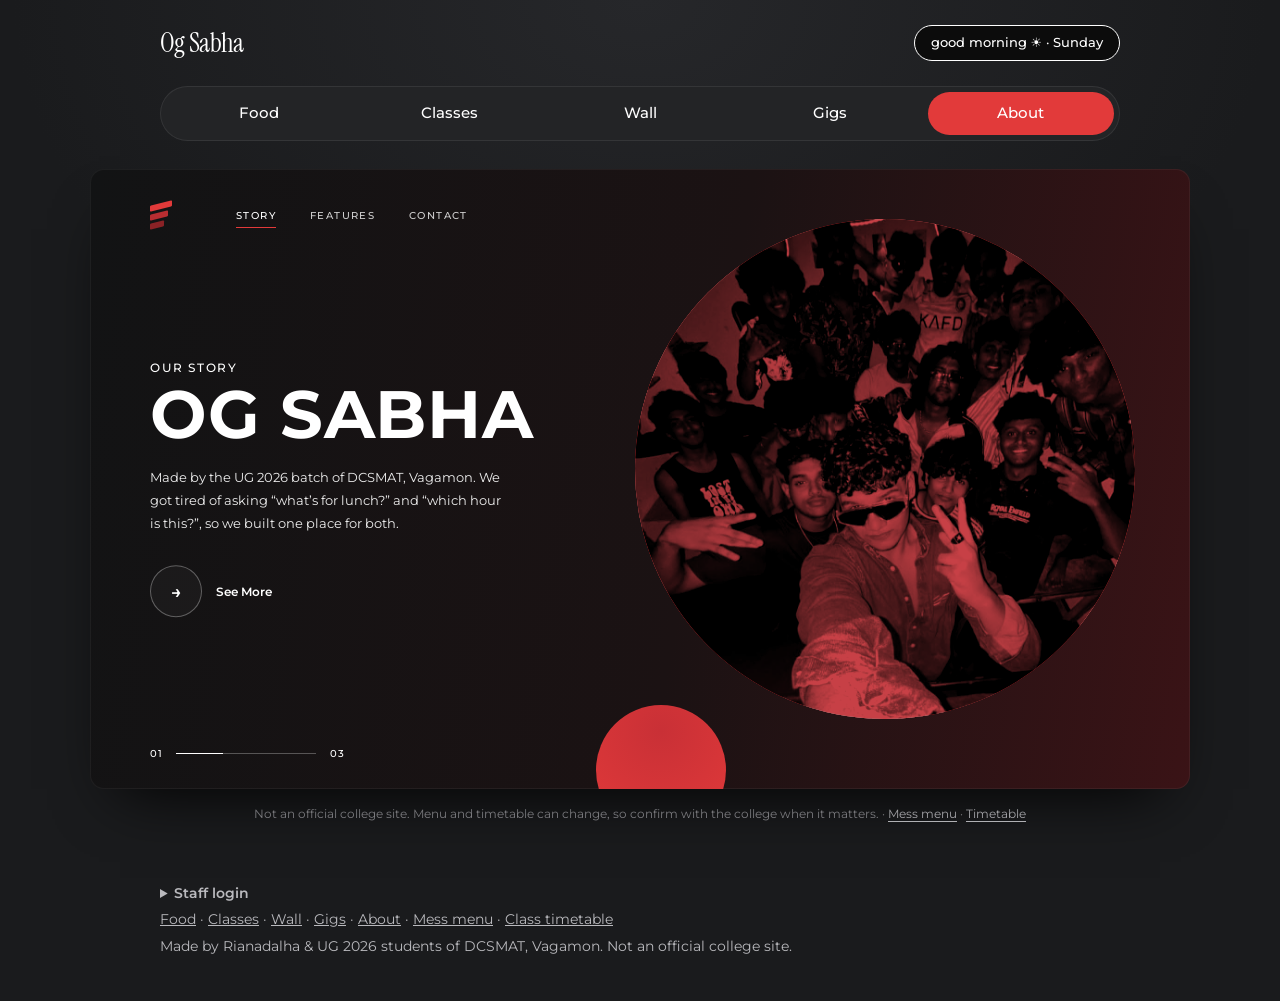
==== about.html @ 45f3d15f "Add files via upload" ====
<!DOCTYPE html>
<html lang="en-IN">
<head>
  <meta charset="utf-8">
  <meta name="viewport" content="width=device-width, initial-scale=1">
  <title>About Og Sabha | DCSMAT Vagamon Student Hub</title>
  <meta name="description" content="About Og Sabha, the free student hub for DCSMAT, Vagamon, built by the UG 2026 batch: our story, what you can do here and how to contact the team.">
  <meta name="robots" content="index, follow, max-image-preview:large">
  <link rel="canonical" href="https://ogsabha.github.io/about.html">
  <meta name="theme-color" content="#000000">
  <meta property="og:type" content="website">
  <meta property="og:site_name" content="Og Sabha">
  <meta property="og:locale" content="en_IN">
  <meta property="og:title" content="About Og Sabha | DCSMAT Vagamon Student Hub">
  <meta property="og:description" content="About Og Sabha, the free student hub for DCSMAT, Vagamon, built by the UG 2026 batch: our story, what you can do here and how to contact the team.">
  <meta property="og:url" content="https://ogsabha.github.io/about.html">
  <meta property="og:image" content="https://ogsabha.github.io/og-image.png">
  <meta property="og:image:width" content="1200">
  <meta property="og:image:height" content="630">
  <meta property="og:image:alt" content="Og Sabha, the DCSMAT Vagamon student hub">
  <meta name="twitter:card" content="summary_large_image">
  <meta name="twitter:title" content="About Og Sabha | DCSMAT Vagamon Student Hub">
  <meta name="twitter:description" content="About Og Sabha, the free student hub for DCSMAT, Vagamon, built by the UG 2026 batch: our story, what you can do here and how to contact the team.">
  <meta name="twitter:image" content="https://ogsabha.github.io/og-image.png">
  <meta name="apple-mobile-web-app-title" content="Og Sabha">
  <meta name="application-name" content="Og Sabha">
  <link rel="manifest" href="manifest.webmanifest">
  <link rel="icon" href="favicon.ico" sizes="48x48">
  <link rel="icon" href="favicon-32.png" type="image/png" sizes="32x32">
  <link rel="apple-touch-icon" href="apple-touch-icon.png">
  <script type="application/ld+json">{
  "@context": "https://schema.org",
  "@graph": [
    {
      "@type": "WebPage",
      "@id": "https://ogsabha.github.io/about.html#page",
      "url": "https://ogsabha.github.io/about.html",
      "name": "About Og Sabha | DCSMAT Vagamon Student Hub",
      "description": "About Og Sabha, the free student hub for DCSMAT, Vagamon, built by the UG 2026 batch: our story, what you can do here and how to contact the team.",
      "inLanguage": "en-IN",
      "dateModified": "2026-11-17",
      "isPartOf": {
        "@id": "https://ogsabha.github.io/#website"
      }
    },
    {
      "@type": "BreadcrumbList",
      "itemListElement": [
        {
          "@type": "ListItem",
          "position": 1,
          "name": "Og Sabha",
          "item": "https://ogsabha.github.io/"
        },
        {
          "@type": "ListItem",
          "position": 2,
          "name": "About",
          "item": "https://ogsabha.github.io/about.html"
        }
      ]
    }
  ]
}</script>
  <link rel="preconnect" href="https://fonts.googleapis.com">
  <link rel="preconnect" href="https://fonts.gstatic.com" crossorigin>
  <link rel="preload" as="style" onload="this.onload=null;this.rel='stylesheet'" href="https://fonts.googleapis.com/css2?family=Montserrat:wght@400;500;600;700&family=Instrument+Serif&display=swap">
  <noscript><link rel="stylesheet" href="https://fonts.googleapis.com/css2?family=Montserrat:wght@400;500;600;700&family=Instrument+Serif&display=swap"></noscript>
  <link rel="stylesheet" href="style.css?v=33d1433d">
  <script type="module" src="app.js?v=a2f1442f"></script>
</head>
<body data-theme="about" data-page="about">
    <div class="topbar">
    <a class="brand" href="./">Og Sabha</a>
    <span class="chip" id="greet">hey</span>
  </div>

  <nav aria-label="Sections">
    <a class="tab" href="./">Food</a><a class="tab" href="classes.html">Classes</a><a class="tab" href="wall.html">Wall</a><a class="tab" href="gigs.html">Gigs</a><a class="tab active" href="about.html" aria-current="page">About</a>
  </nav>

  <header class="hero" id="hero">
    <div class="hero-text">
      <h1 id="h1-line">About Og Sabha, the DCSMAT Vagamon student hub</h1>
      <p class="sub">The story behind Og Sabha, and how to reach us.</p>
    </div>
  </header>

  <p id="setup-note" class="note" hidden></p>

  <noscript>
    <p class="note">Og Sabha needs JavaScript for live features. You can still read the
      <a href="mess-menu.html">weekly DCSMAT mess menu</a> and the <a href="timetable.html">BBA and BCA class timetable</a>.</p>
  </noscript>

  <main>
    <section id="about" class="panel active">
      <div class="ab2" id="ab2" data-i="0">
        <div class="ab2-card">
          <div class="ab2-top">
            <span class="ab2-logo" aria-hidden="true"><i></i><i></i><i></i></span>
            <nav class="ab2-links" aria-label="About page">
              <button type="button" data-go="0">Story</button>
              <button type="button" data-go="1">Features</button>
              <button type="button" data-go="2">Contact</button>
            </nav>
          </div>

          <div class="ab2-copy" aria-live="polite">
            <p class="ab2-kicker" id="ab2-kicker">Our story</p>
            <h2 class="ab2-title" id="ab2-title">Og Sabha</h2>
            <p class="ab2-text" id="ab2-text">Made by the UG 2026 batch of DCSMAT, Vagamon. We got tired of asking &ldquo;what&rsquo;s for lunch?&rdquo; and &ldquo;which hour is this?&rdquo;, so we built one place for both.</p>
            <button type="button" class="ab2-more" id="ab2-next"><span class="ab2-ring" aria-hidden="true">&rarr;</span><span>See More</span></button>
          </div>

          <div class="ab2-art" aria-hidden="true">
            <div class="ab2-disc">
              <svg class="ab2-fig" viewBox="0 0 300 300"><path d="M40 300 C40 210 110 190 150 190 C190 190 260 210 260 300Z"/><circle cx="150" cy="130" r="46"/><path d="M0 300 C0 250 40 232 70 232 L70 300Z"/><path d="M300 300 C300 250 260 232 230 232 L230 300Z"/><circle cx="52" cy="206" r="24"/><circle cx="248" cy="206" r="24"/></svg>
              <img src="members/team.jpg" alt="" loading="lazy" onerror="this.remove()">
              <span class="ab2-tint"></span>
            </div>
            <span class="ab2-dot"></span>
          </div>

          <div class="ab2-prog">
            <span id="ab2-n">01</span>
            <button type="button" class="ab2-bar" id="ab2-bar" aria-label="Next page"><i></i></button>
            <span>03</span>
          </div>
        </div>
        <p class="ab2-note">Not an official college site. Menu and timetable can change, so confirm with the college when it matters. &middot; <a href="mess-menu.html">Mess menu</a> &middot; <a href="timetable.html">Timetable</a></p>
      </div>
    </section>
  </main>

  <footer>
    <details id="staff-login">
      <summary>Staff login</summary>
      <form id="login-form">
        <input id="login-email" type="email" placeholder="Email" autocomplete="username" required>
        <input id="login-pass" type="password" placeholder="Password" autocomplete="current-password" required>
        <button type="submit">Log in</button>
      </form>
      <div id="auth-status" class="muted"></div>
    </details>
    <p class="muted"><a href="./">Food</a> &middot; <a href="classes.html">Classes</a> &middot; <a href="wall.html">Wall</a> &middot; <a href="gigs.html">Gigs</a> &middot; <a href="about.html">About</a> &middot; <a href="mess-menu.html">Mess menu</a> &middot; <a href="timetable.html">Class timetable</a></p>
    <p class="muted">Made by Rianadalha &amp; UG 2026 students of DCSMAT, Vagamon. Not an official college site.</p>
  </footer>
</body>
</html>
---- style.css ----
/* Og Sabha: one theme per section, switched by <body data-theme="...">
   food    = foodbar look: light page, charcoal cards, red accent
   classes = pastel dashboard: soft blue page, white cards, gradient pills
   wall    = haunted plaster wall: soot, bone and dried blood (see the WALL block at the end)
   gigs, about = editorial: off-white, serif headline, black pills, glass cards */
:root{--px:0;--py:0}
body{
  --bg:#f1f1ef;--ink:#1b1b1b;--muted:#6f6b68;--cbg:#2a2726;--cink:#fff;--accent:#e11d2e;--on-accent:#fff;
  --line:rgba(0,0,0,.14);--field:#fff;--fink:#1b1b1b;--good:#2fbf71;--bad:#e5484d;--radius:22px;
  --shadow:0 22px 40px -22px rgba(0,0,0,.45);
  --head:"Poppins",system-ui,sans-serif;--body:"Poppins",system-ui,sans-serif;
  --hw:700;--hcase:lowercase;--hls:-.03em;--hsize:clamp(2.6rem,9vw,5.2rem);
  margin:0;font-family:var(--body);color:var(--ink);line-height:1.55;background:var(--bg);
  transition:background-color .4s ease,color .3s ease;-webkit-font-smoothing:antialiased;overflow-x:hidden}
body[data-theme="classes"]{
  --bg:#e8edf8;--ink:#1d2340;--muted:#6b7394;--cbg:#fff;--cink:#1d2340;--accent:#3b5bff;--line:rgba(29,35,64,.12);
  --shadow:0 18px 36px -20px rgba(59,91,255,.45);--radius:24px;--hcase:none}

body[data-theme="gigs"],body[data-theme="about"]{
  --bg:#f4f4f2;--ink:#111;--muted:#6a6a6a;--cbg:rgba(255,255,255,.72);--cink:#111;--accent:#111;--on-accent:#fff;
  --line:rgba(0,0,0,.1);--shadow:0 24px 50px -28px rgba(0,0,0,.35);--radius:24px;
  --head:"Instrument Serif",Georgia,serif;--hw:400;--hcase:none;--hls:-.025em;--hsize:clamp(2.8rem,9vw,5.6rem)}

*{box-sizing:border-box}
[hidden]{display:none!important}
h1,h2,h3{font-family:var(--head);font-weight:var(--hw);margin:0;letter-spacing:var(--hls);text-transform:var(--hcase)}
main,footer,.note,.now,.hero-text{width:min(960px,calc(100% - 32px));margin-inline:auto}
a{color:inherit}
.sr-only{position:absolute;width:1px;height:1px;margin:-1px;padding:0;overflow:hidden;clip:rect(0,0,0,0);white-space:nowrap;border:0}

/* ---------- top bar + hero ---------- */
.topbar{width:min(960px,calc(100% - 32px));margin:0 auto;padding:22px 0 0;display:flex;justify-content:space-between;align-items:center}
.brand{font-family:var(--head);font-weight:var(--hw);font-size:1.7rem;letter-spacing:var(--hls);text-transform:var(--hcase)}
.chip{font-size:.8rem;font-weight:500;padding:7px 16px;border:1px solid var(--line);border-radius:999px;background:var(--cbg);color:var(--cink)}
.hero{width:min(960px,calc(100% - 32px));margin:0 auto;display:grid;grid-template-columns:1.25fr .75fr;gap:24px;align-items:center;padding:36px 0 28px}
.hero-text{margin:0;width:auto;text-align:left}
.hero h1{font-size:var(--hsize);line-height:.98;text-wrap:balance}

.sub{margin:18px 0 0;max-width:44ch;color:var(--muted);font-weight:400}
body[data-theme="gigs"] .hero h1,body[data-theme="about"] .hero h1{font-style:italic}
#h1-line.pop{animation:pop .45s cubic-bezier(.3,1.4,.5,1)}
@keyframes pop{from{transform:translateY(10px);opacity:0}}

.art{justify-self:center;width:min(300px,60vw);aspect-ratio:1;display:grid;place-items:center;font-size:clamp(5rem,20vw,8.5rem);
  border-radius:50%;background:var(--cbg);box-shadow:var(--shadow);border:1px solid var(--line)}
body[data-theme="food"] .art{background:#2a2726;border:10px solid #3a3634;box-shadow:0 30px 50px -24px rgba(0,0,0,.6)}
body[data-theme="classes"] .art{border-radius:36px;background:linear-gradient(135deg,#3b5bff,#a46bff 55%,#ff7ac1);border:0}

body[data-theme="gigs"] .art,body[data-theme="about"] .art{backdrop-filter:blur(12px);background:linear-gradient(145deg,rgba(255,255,255,.9),rgba(225,225,225,.5))}
.art span{display:block;animation:bob 4s ease-in-out infinite}
@keyframes bob{50%{transform:translateY(-6px) rotate(4deg)}}
@media(max-width:700px){.hero{grid-template-columns:1fr;padding-top:24px}.art{order:-1;width:130px;font-size:4rem;justify-self:start}}

/* ---------- "right now" ---------- */
.now{display:grid;grid-template-columns:1fr 1fr;gap:14px;margin-bottom:8px}
.now>div{padding:16px 20px;border-radius:var(--radius);background:var(--cbg);color:var(--cink);border:1px solid var(--line);box-shadow:var(--shadow);backdrop-filter:blur(10px)}
.now>div:first-child{background:var(--accent);color:var(--on-accent)}
body[data-theme="gigs"] .now>div:first-child,body[data-theme="about"] .now>div:first-child{background:#111}
.now strong{display:block;font-weight:600;font-size:1.05rem;line-height:1.25;margin:4px 0}
.now .k{font-size:.75rem;font-weight:500;opacity:.8}
.now .muted{color:inherit;opacity:.75;display:block;font-size:.85rem}
@media(max-width:560px){.now{grid-template-columns:1fr}}

/* ---------- tabs ---------- */
nav{position:sticky;top:12px;z-index:10;display:flex;gap:4px;width:min(960px,calc(100% - 32px));margin:22px auto 28px;padding:5px;
  background:var(--cbg);border:1px solid var(--line);border-radius:999px;box-shadow:var(--shadow);backdrop-filter:blur(14px)}
.tab{flex:1;padding:10px 4px;border:0;border-radius:999px;background:transparent;color:var(--cink);box-shadow:none;font:inherit;font-weight:500;font-size:.92rem;cursor:pointer;transition:background .25s,color .25s}
.tab:hover:not(.active){background:rgba(127,127,127,.18)}
.tab.active{background:var(--accent);color:var(--on-accent)}
body[data-theme="gigs"] .tab.active,body[data-theme="about"] .tab.active{background:#111;color:#fff}
@media(max-width:560px){.tab{font-size:.72rem;padding:10px 0}}

.panel{display:none}
.panel.active{display:block;animation:rise .4s ease}
@keyframes rise{from{opacity:0;transform:translateY(10px)}}

h2{font-size:1.9rem;margin:36px 0 14px;line-height:1.1}
h3{font-size:1.2rem;line-height:1.2}
body[data-theme="food"] h2,body[data-theme="classes"] h2{font-size:1.5rem}
.muted{color:var(--muted);font-size:.9rem;margin:4px 0}
label{display:block;font-size:.8rem;font-weight:600;margin-bottom:18px}

/* ---------- form controls ---------- */
select,input,textarea{width:100%;margin-top:8px;padding:13px 16px;border:1px solid var(--line);border-radius:16px;background:var(--field);color:var(--fink);font:inherit;font-weight:400;text-transform:none;letter-spacing:0}
select:focus,input:focus,textarea:focus{outline:2px solid var(--accent);outline-offset:1px}
body[data-theme="gigs"] :is(select,input,textarea):focus,body[data-theme="about"] :is(select,input,textarea):focus{outline-color:#111}
select{appearance:none;-webkit-appearance:none;cursor:pointer;padding-right:44px;font-weight:500;
  background-image:linear-gradient(45deg,transparent 50%,currentColor 50%),linear-gradient(135deg,currentColor 50%,transparent 50%);
  background-position:calc(100% - 24px) 55%,calc(100% - 18px) 55%;background-size:6px 6px;background-repeat:no-repeat}
select option{color:#111;background:#fff}
textarea{resize:vertical;min-height:120px;font-size:1rem}
textarea::placeholder,input::placeholder{color:var(--muted)}

button{font:inherit;font-weight:600;padding:10px 22px;border:0;border-radius:999px;background:var(--accent);color:var(--on-accent);cursor:pointer;transition:transform .12s,opacity .2s,box-shadow .2s}
button:hover{transform:translateY(-1px);box-shadow:0 8px 18px -8px rgba(0,0,0,.5)}
button:active{transform:translateY(1px)}
button.ghost{background:transparent;color:inherit;border:1px solid currentColor;opacity:.85}
button.danger{background:var(--bad);color:#fff}
button:disabled{opacity:.4;cursor:default;transform:none;box-shadow:none}
:focus-visible{outline:3px solid var(--accent);outline-offset:3px}
body[data-theme="gigs"] :focus-visible,body[data-theme="about"] :focus-visible{outline-color:#111}

/* ---------- cards ---------- */
.card{background:var(--cbg);color:var(--cink);border:1px solid var(--line);border-radius:var(--radius);padding:18px 22px;margin-bottom:16px;box-shadow:var(--shadow);backdrop-filter:blur(10px)}
.card p{margin:6px 0}
.card .muted{color:inherit;opacity:.68}
.row{display:flex;justify-content:space-between;align-items:center;gap:10px;flex-wrap:wrap}
.card.live{background:var(--accent);color:var(--on-accent)}
body[data-theme="classes"] .card.live{background:linear-gradient(120deg,#3b5bff,#8b5cf6)}
body[data-theme="gigs"] .card.live,body[data-theme="about"] .card.live{background:#111}
.card.live .muted{opacity:.85}
.card.live button{background:#fff;color:#111}
.badge{display:inline-block;font-size:.72rem;font-weight:600;padding:4px 12px;border-radius:999px;background:rgba(127,127,127,.2);color:inherit;white-space:nowrap}
.badge.pulse::before{content:"";display:inline-block;width:8px;height:8px;margin-right:6px;border-radius:50%;background:#fff;animation:blink 1.2s ease-in-out infinite}
@keyframes blink{50%{opacity:.25;transform:scale(.7)}}
.badge.good{background:var(--good);color:#06240f}
.badge.bad{background:var(--bad);color:#fff}
.badge.grey{background:transparent;border:1px dashed currentColor;opacity:.7}
.actions{display:flex;gap:8px;margin-top:12px;flex-wrap:wrap;align-items:center}
.actions button{padding:6px 14px;font-size:.82rem}

/* ---------- FOOD: charcoal cards with a plate ---------- */
#food-list{display:grid;grid-template-columns:1fr;gap:34px 20px;padding-top:30px}
@media(min-width:720px){#food-list{grid-template-columns:1fr 1fr}}
#food-list .card{position:relative;margin:0;padding:44px 22px 20px;border-radius:18px}
#food-list .ttl{display:flex;align-items:center;gap:12px}
#food-list h3{font-size:1.3rem}
.plate{position:absolute;top:-28px;left:18px;width:68px;height:68px;border-radius:50%;display:grid;place-items:center;font-size:2rem;
  background:#fff;box-shadow:0 10px 20px -8px rgba(0,0,0,.5)}
#food-list .row{margin-left:78px;margin-top:-34px;margin-bottom:6px}
#food-list .card.live{background:var(--accent)}
.stars{display:flex;gap:2px;margin-top:10px}
.stars button{padding:0 3px;background:transparent;box-shadow:none;font-size:1.8rem;line-height:1;color:transparent;-webkit-text-stroke:1.5px currentColor;opacity:.9}
.stars button:hover,.stars button.on,.stars button:has(~ button:hover){color:#ffc83d;-webkit-text-stroke-color:#ffc83d}
.stars button:hover{transform:scale(1.2);box-shadow:none}
label[for=day-select],#food>label{max-width:260px}

/* ---------- CLASSES: dashboard ---------- */
#classes>label{max-width:320px}
#notice-list .card{border-left:6px solid #ff7ac1}
#notice-list .card:nth-child(even){border-left-color:#ffb347}
.notice-head{font-size:.75rem;font-weight:600;opacity:.7;margin:0}
#notice-compose{background:var(--cbg);border:1px dashed var(--accent);border-radius:var(--radius);padding:4px 18px;margin-bottom:18px}
#notice-compose summary{cursor:pointer;font-weight:600;padding:12px 0}
#notice-compose form{padding-bottom:14px}
table{width:100%;border-collapse:separate;border-spacing:0 10px;margin-top:-4px}
td{padding:14px 16px;background:var(--cbg);color:var(--cink);vertical-align:top;border:1px solid var(--line);border-inline:0}
td:first-child{border-left:6px solid #3b5bff;border-radius:18px 0 0 18px}
td:last-child{border-right:1px solid var(--line);border-radius:0 18px 18px 0}
tr:nth-child(4n+2) td:first-child{border-left-color:#8b5cf6}
tr:nth-child(4n+3) td:first-child{border-left-color:#ff5fa2}
tr:nth-child(4n) td:first-child{border-left-color:#ffb347}
td.muted{white-space:nowrap;width:1%;font-weight:600;color:inherit;opacity:.8}
tr.current td{background:linear-gradient(120deg,#3b5bff,#8b5cf6);color:#fff;border-color:transparent}
tr.current td.muted,tr.current .muted{opacity:.9}
tr.current button.ghost{color:inherit}
#class-table strong{font-weight:600;font-size:1.02rem}
#class-table .badge{margin-top:8px}
.bar{height:12px;margin-top:14px;border-radius:999px;background:rgba(255,255,255,.3);overflow:hidden}
.bar i{display:block;height:100%;width:var(--w,0%);background:#fff;border-radius:999px;transition:width 1s ease}

/* ---------- WALL: horror ---------- */

#post-count{font-weight:600}

/* ---------- GIGS + ABOUT: editorial ---------- */
.seg{display:flex;gap:8px;flex-wrap:wrap;margin-bottom:18px}
.seg-btn{padding:8px 18px;font-size:.9rem;background:rgba(0,0,0,.06);color:#111;box-shadow:none}
.seg-btn.active{background:#111;color:#fff}
#gigs>label{max-width:320px}
.compose{background:var(--cbg);border:1px solid var(--line);border-radius:var(--radius);box-shadow:var(--shadow);padding:4px 20px;margin-bottom:20px;backdrop-filter:blur(10px)}
.compose summary{cursor:pointer;font-family:var(--head);font-size:1.4rem;padding:12px 0;list-style:none}
.compose summary::-webkit-details-marker{display:none}
.compose[open] summary{border-bottom:1px solid var(--line);margin-bottom:16px}
.compose form{padding-bottom:14px}
#gig-list{display:grid;gap:16px}
@media(min-width:720px){#gig-list{grid-template-columns:1fr 1fr;align-items:start}}
.card.gig{margin:0}
.card.gig h3{font-size:1.7rem;margin:12px 0 4px}
.card.gig.closed{opacity:.55;filter:grayscale(.6)}
.resp{border:1px dashed var(--line);border-radius:16px;padding:10px 14px;margin-top:12px}
.resp p{margin:4px 0}
.btnlink{display:inline-block;padding:6px 14px;font-size:.82rem;font-weight:600;text-decoration:none;border-radius:999px;background:var(--good);color:#06240f}
.about-wrap{display:grid;gap:16px}
.about-wrap .card h3{font-size:1.8rem;margin-bottom:6px}
.about-wrap ul{margin:8px 0 0;padding-left:20px}
.about-lead{font-family:var(--head);font-style:italic;font-size:clamp(1.5rem,4.5vw,2.2rem);line-height:1.2;letter-spacing:-.02em;margin:0 0 8px}

/* ---------- misc ---------- */
.note{background:var(--accent);color:var(--on-accent);padding:12px 18px;border-radius:16px;margin-bottom:16px}
footer{padding-bottom:40px;margin-top:44px}
footer summary{cursor:pointer;color:var(--muted);font-size:.85rem;font-weight:600}
footer form{display:grid;gap:8px;margin-top:10px}
.burst{position:fixed;z-index:99;pointer-events:none;font-size:1.3rem;will-change:transform,opacity}
dialog{width:min(480px,calc(100% - 32px));padding:22px;border:0;border-radius:var(--radius);background:#fff;color:#111;box-shadow:0 30px 70px -20px rgba(0,0,0,.6)}
dialog::backdrop{background:rgba(0,0,0,.55)}
dialog label{margin:14px 0 0}
dialog :is(input,textarea){background:#f3f3f1;color:#111}
dialog button{background:#111;color:#fff}
dialog button.ghost{background:transparent;color:#111}
dialog .row{margin-top:18px}
.page-head .back{text-decoration:none}
@media(prefers-reduced-motion:reduce){*{animation:none!important;transition:none!important}}

/* =========================================================
   v3 overrides: foody Food, academic Classes, black & white About
========================================================= */
.foodstrip{display:none}
body[data-theme="food"] .foodstrip{display:block;overflow:hidden;background:#3b1a0e;color:#ffc94d;margin:0 0 26px;padding:10px 0}
.foodstrip .track{display:flex;width:max-content;animation:scroll 32s linear infinite}
.foodstrip span{font-family:"Playfair Display",serif;font-style:italic;font-weight:600;white-space:nowrap;padding-right:1.4rem}
@keyframes scroll{to{transform:translateX(-50%)}}

/* FOOD: turmeric page, chilli red, menu-card cards */
body[data-theme="food"]{
  --bg:#fff3d6;--ink:#3b1a0e;--muted:#8a5a3c;--cbg:#fffaf0;--cink:#3b1a0e;--accent:#d62d20;--on-accent:#fff;--line:#3b1a0e;
  --head:"Playfair Display",Georgia,serif;--hw:800;--hcase:none;--hls:-.02em;--shadow:6px 6px 0 #3b1a0e;
  background:radial-gradient(rgba(214,45,32,.10) 2px,transparent 2.5px) 0 0/26px 26px,#fff3d6}
body[data-theme="food"] .art{background:radial-gradient(circle,#fff 0 56%,#ecdcb8 57% 62%,#fff 63%);border:10px solid #3b1a0e;box-shadow:12px 12px 0 #ffc94d}
body[data-theme="food"] .hero h1{font-style:italic}
body[data-theme="food"] .now>div{box-shadow:5px 5px 0 #3b1a0e;border:2px solid #3b1a0e;backdrop-filter:none}
body[data-theme="food"] nav{border:2px solid #3b1a0e;box-shadow:4px 4px 0 #3b1a0e;backdrop-filter:none}
body[data-theme="food"] #food-list .card{border:2px solid #3b1a0e;box-shadow:6px 6px 0 #d62d20;backdrop-filter:none}
body[data-theme="food"] #food-list .card.live{background:#d62d20;box-shadow:6px 6px 0 #3b1a0e}
body[data-theme="food"] .plate{background:#ffc94d;border:2px solid #3b1a0e}
body[data-theme="food"] button{border:2px solid #3b1a0e}
body[data-theme="food"] tr td:first-child{border-left-color:#d62d20}
body[data-theme="food"] td{border-color:#3b1a0e}

/* CLASSES: ruled paper, navy ink, chalkboard */
body[data-theme="classes"]{
  --bg:#f7f5ef;--ink:#14213d;--muted:#5b6479;--cbg:#fff;--cink:#14213d;--accent:#14213d;--on-accent:#fff;--line:rgba(20,33,61,.18);
  --head:"Playfair Display",Georgia,serif;--hw:800;--hcase:none;--hls:-.02em;--shadow:0 14px 28px -20px rgba(20,33,61,.5);--radius:14px;
  background:#f7f5ef repeating-linear-gradient(transparent 0 31px,rgba(20,33,61,.08) 31px 32px)}
body[data-theme="classes"] .art{border-radius:14px;background:#1f3b2f;border:12px solid #8b5a2b;box-shadow:0 16px 30px -16px rgba(0,0,0,.6)}
body[data-theme="classes"] .now>div:first-child{background:#14213d}
body[data-theme="classes"] .card.live,body[data-theme="classes"] tr.current td{background:#14213d;color:#fff}
body[data-theme="classes"] tr td:first-child{border-left-color:#14213d}
body[data-theme="classes"] tr.current td:first-child{border-left-color:#8c1c2b}
body[data-theme="classes"] td{border-radius:0}
body[data-theme="classes"] td:last-child{border-radius:0 12px 12px 0}
body[data-theme="classes"] td:first-child{border-radius:12px 0 0 12px}
body[data-theme="classes"] h2{font-size:1.6rem;border-bottom:2px solid #14213d;padding-bottom:6px}
.quote{margin:0 0 20px;padding:20px 24px 18px 28px;background:#fffdf6;border:1px solid var(--line);border-left:6px solid #8c1c2b;border-radius:12px;box-shadow:var(--shadow)}
.quote blockquote{margin:0;font-family:"Playfair Display",Georgia,serif;font-style:italic;font-weight:600;font-size:clamp(1.2rem,3.4vw,1.6rem);line-height:1.35}
.quote blockquote::before{content:"\201C";color:#8c1c2b;font-size:2.4rem;line-height:0;vertical-align:-.35em;margin-right:6px}
.quote figcaption{margin-top:10px;font-size:.85rem;font-weight:600;color:#8c1c2b}
.quote figcaption::before{content:"\2014\00a0"}
body:not([data-theme="classes"]) .quote{display:none}

/* ABOUT: black and white */
body[data-theme="about"]{
  --bg:#000;--ink:#fff;--muted:#a8a8a8;--cbg:#0c0c0c;--cink:#fff;--accent:#fff;--on-accent:#000;--line:#fff;--field:#0c0c0c;--fink:#fff;
  --shadow:none;--radius:6px;--head:"Instrument Serif",Georgia,serif;background:#000}
body[data-theme="about"] .art{background:#fff;border:0;border-radius:50%}
body[data-theme="about"] .art span{filter:grayscale(1) contrast(2)}
body[data-theme="about"] .tab.active{background:#fff;color:#000}
body[data-theme="about"] .now>div:first-child{background:#fff;color:#000}
body[data-theme="about"] :focus-visible{outline-color:#fff}
body[data-theme="about"] .card{border:1px solid #fff;backdrop-filter:none}
body[data-theme="about"] .chip{border-color:#fff}
.team{display:grid;grid-template-columns:repeat(2,1fr);gap:16px;margin-top:14px}
@media(min-width:720px){.team{grid-template-columns:repeat(4,1fr)}}
.member h4{margin:10px 0 0;font-family:var(--head);font-size:1.3rem;font-weight:400}
.member .muted{margin:0;opacity:.7}
.photo{position:relative;aspect-ratio:4/5;overflow:hidden;border:1px solid #fff;border-radius:6px;display:grid;place-items:center;
  background:repeating-linear-gradient(45deg,#0c0c0c 0 10px,#1a1a1a 10px 20px)}
.photo .ph{font-size:.8rem;letter-spacing:.1em;text-transform:uppercase;color:#a8a8a8}
.photo img{position:absolute;inset:0;width:100%;height:100%;object-fit:cover;filter:grayscale(1) contrast(1.08)}

/* =========================================================
   v4: no hero emoji holder, simple About photo, scary Wall
========================================================= */
.art,.plate{display:none!important}
.hero{grid-template-columns:1fr}
#food-list{padding-top:0;gap:20px}
#food-list .card{padding:20px 22px}
#food-list .row{margin:0 0 6px}

.group-photo{position:relative;aspect-ratio:16/9;margin-top:16px;overflow:hidden;border:1px solid #fff;border-radius:6px;display:grid;place-items:center;
  background:repeating-linear-gradient(45deg,#0c0c0c 0 10px,#1a1a1a 10px 20px)}
.group-photo .ph{font-size:.8rem;letter-spacing:.1em;text-transform:uppercase;color:#a8a8a8}
.group-photo img{position:absolute;inset:0;width:100%;height:100%;object-fit:cover;filter:grayscale(1) contrast(1.08)}

/* WALL: creepy */
.drips{display:none}

/* =========================================================
   v5: CLASSES redesign. Sage sky, green water horizon, serif, timeline
========================================================= */
body[data-theme="classes"]{
  --bg:#c8d8bc;--ink:#eef4e8;--muted:#d3e3d3;--cbg:rgba(244,247,238,.94);--cink:#14241a;--accent:#17291e;--on-accent:#eef4e8;
  --line:rgba(20,36,26,.15);--field:rgba(255,255,255,.92);--fink:#14241a;--radius:20px;--shadow:0 16px 28px -20px rgba(0,0,0,.55);
  --head:"Cormorant Garamond",Georgia,serif;--hw:600;--hcase:none;--hls:-.01em;
  background:linear-gradient(#dce6d0 0,#c8d8bc 446px,#86ad93 446px,#5f8b6d 540px,#4a7659 100%),#4a7659}
body[data-theme="classes"] .topbar,body[data-theme="classes"] .hero{color:#14241a}
body[data-theme="classes"] .brand{color:#14241a;font-size:1.9rem}
body[data-theme="classes"] .chip{background:rgba(255,255,255,.55);color:#14241a;border-color:rgba(20,36,26,.15)}
body[data-theme="classes"] .hero{min-height:380px;align-content:center;text-align:center;padding:10px 0 40px;
  background:radial-gradient(520px 200px at 22% 25%,rgba(255,255,255,.4),transparent 70%),radial-gradient(420px 160px at 80% 45%,rgba(255,255,255,.25),transparent 70%)}
body[data-theme="classes"] .hero-text{text-align:center;margin-inline:auto}
body[data-theme="classes"] .hero h1{font-size:clamp(2.7rem,9vw,5rem);font-weight:500;font-style:italic;line-height:1.02;white-space:pre-line;color:#14241a}
body[data-theme="classes"] .hero h1::first-line{font-style:normal}
body[data-theme="classes"] .sub{color:#33493b;margin-inline:auto;max-width:46ch}

body[data-theme="classes"] nav{background:rgba(20,36,26,.35);border:1px solid rgba(255,255,255,.3);box-shadow:none;backdrop-filter:blur(12px)}
body[data-theme="classes"] .tab{color:#eef4e8}
body[data-theme="classes"] .tab.active{background:#eef4e8;color:#14241a}
body[data-theme="classes"] .now>div{background:rgba(244,247,238,.94);color:#14241a}
body[data-theme="classes"] .now>div:first-child{background:#17291e;color:#eef4e8}
body[data-theme="classes"] .card.live{background:#17291e;color:#eef4e8}
body[data-theme="classes"] h2{font-size:2rem;font-weight:500;font-style:italic;color:#eef4e8;border-bottom:1px solid rgba(255,255,255,.35)}
body[data-theme="classes"] footer summary,body[data-theme="classes"] footer .muted{color:#d3e3d3}

/* class picker as a pill, day chips */
body[data-theme="classes"] #classes>label{margin:0 auto 14px;max-width:340px;text-align:center;color:#eef4e8}
body[data-theme="classes"] #classes select{border-radius:999px;border:1px solid rgba(255,255,255,.6);font-weight:600;text-align:left;padding-left:22px}
.day-chips{display:flex;gap:8px;justify-content:center;flex-wrap:wrap;margin-bottom:18px}
.day-chips button{padding:8px 16px;font-size:.88rem;background:rgba(255,255,255,.16);color:#eef4e8;border:1px solid rgba(255,255,255,.4);box-shadow:none;position:relative}
.day-chips button.active{background:#eef4e8;color:#14241a;border-color:#eef4e8}
.day-chips button.today::after{content:"";position:absolute;left:50%;bottom:3px;width:5px;height:5px;margin-left:-2.5px;border-radius:50%;background:#d9622b}

/* quote: centred serif with a handwritten byline */
body[data-theme="classes"] .quote{background:none;border:0;box-shadow:none;text-align:center;padding:6px 8px 22px;margin:0 auto 14px;max-width:640px}
body[data-theme="classes"] .quote blockquote{color:#eef4e8;font-weight:500;font-size:clamp(1.4rem,4.4vw,2rem)}
body[data-theme="classes"] .quote blockquote::before{content:none}
body[data-theme="classes"] .quote figcaption{display:inline-block;margin-top:12px;padding:1px 18px 3px;background:rgba(255,255,255,.78);color:#14241a;
  font-family:"Caveat",cursive;font-size:1.25rem;font-weight:500;border-radius:999px;transform:rotate(-1.5deg)}
body[data-theme="classes"] .quote figcaption::before{content:none}
body[data-theme="classes"] #notice-list .card{border-left:5px solid #d9622b}
body[data-theme="classes"] #notice-compose{background:rgba(244,247,238,.94);color:#14241a;border:1px solid rgba(20,36,26,.15)}
body[data-theme="classes"] #notice-compose .muted{color:#4d6455}
body[data-theme="classes"] .card h3{font-weight:600;font-size:1.5rem}

/* timetable as a vertical timeline */
.timeline{list-style:none;margin:8px 0 0;padding:0}
.slot{display:grid;grid-template-columns:84px 22px 1fr;gap:0 12px;position:relative;padding-bottom:16px}
.slot::before{content:"";position:absolute;left:106px;top:26px;bottom:-4px;width:1px;background:rgba(255,255,255,.5)}
.slot:last-child::before{display:none}
.slot-time{text-align:right;color:#eef4e8;line-height:1.1;padding-top:6px}
.slot-time b{font-family:"Cormorant Garamond",Georgia,serif;font-size:2rem;font-weight:600}
.slot-time span{font-size:.75rem;margin-left:3px;opacity:.85}
.slot-time em{display:block;font-style:normal;font-size:.72rem;opacity:.75;margin-top:2px}
.dot{width:14px;height:14px;margin:14px auto 0;border-radius:50%;background:#eef4e8;border:3px solid #5f8b6d;box-shadow:0 0 0 1px rgba(255,255,255,.7)}
.slot.current .dot{background:#d9622b;box-shadow:0 0 0 6px rgba(217,98,43,.35)}
.slot-card{background:rgba(244,247,238,.94);color:#14241a;border-radius:18px;padding:14px 18px;box-shadow:0 14px 26px -18px rgba(0,0,0,.55)}
.slot-card strong{font-family:"Cormorant Garamond",Georgia,serif;font-size:1.5rem;font-weight:600;line-height:1.15;display:block}
.slot-card .muted{color:inherit;opacity:.7;font-style:italic;margin:2px 0 0}
.slot-card .badge{margin-top:8px}
.slot.current .slot-card{background:#17291e;color:#eef4e8;border-left:5px solid #d9622b}
@media(max-width:480px){.slot{grid-template-columns:64px 20px 1fr;gap:0 8px}.slot::before{left:81px}.slot-time b{font-size:1.5rem}}

/* =========================================================
   v6: FOOD redesign (foodbar layout): plate on a dark panel, big headline, dark cards
========================================================= */
body[data-theme="food"]{
  --bg:#fff;--ink:#1d1d1d;--muted:#6f6f6f;--cbg:#3b302d;--cink:#fff;--accent:#e1251b;--on-accent:#fff;--line:rgba(0,0,0,.12);
  --head:"Poppins",system-ui,sans-serif;--hw:700;--hcase:none;--hls:-.03em;--shadow:0 20px 40px -22px rgba(0,0,0,.45);background:#fff}
body[data-theme="food"] .hero{position:absolute;width:1px;height:1px;margin:-1px;padding:0;min-height:0;overflow:hidden;clip:rect(0,0,0,0)}
body[data-theme="food"] .foodstrip,body[data-theme="food"] .now{display:none}
body[data-theme="food"] .chip{background:#fff;color:#1d1d1d;border-color:rgba(0,0,0,.12)}
body[data-theme="food"] nav{background:#fff;border:1px solid rgba(0,0,0,.08);box-shadow:0 12px 30px -16px rgba(0,0,0,.25);backdrop-filter:none}
body[data-theme="food"] .tab{color:#1d1d1d;font-weight:600}
body[data-theme="food"] .tab.active{background:transparent;color:#e1251b;position:relative}
body[data-theme="food"] .tab.active::after{content:"";position:absolute;left:50%;bottom:3px;width:5px;height:5px;margin-left:-2.5px;border-radius:50%;background:#e1251b}
body[data-theme="food"] button{border:0}

.daynav{display:flex;gap:24px;justify-content:center;flex-wrap:wrap;margin:0 0 18px}
.dchip{background:none;color:#1d1d1d;padding:4px 2px;font-size:.9rem;position:relative;box-shadow:none}
.dchip:hover{box-shadow:none;transform:none;color:#e1251b}
.dchip.active{color:#e1251b}
.dchip.active::after{content:"";position:absolute;left:50%;bottom:-3px;width:5px;height:5px;margin-left:-2.5px;border-radius:50%;background:#e1251b}

.feature{display:grid;grid-template-columns:1fr;gap:26px;align-items:center;margin-top:6px}
@media(min-width:760px){.feature{grid-template-columns:1.05fr .95fr;gap:24px}}
.stage{position:relative;height:clamp(300px,80vw,420px);display:grid;place-items:center}
.slab{position:absolute;top:0;bottom:0;left:50%;width:min(58%,230px);transform:translateX(-50%);background:#2a2a2a}
.plate-art{position:relative;display:grid;place-items:center;overflow:hidden;border-radius:50%;background:radial-gradient(circle at 35% 30%,#4a4a4a,#1b1b1b);color:#fff}
.plate-art img{position:absolute;inset:0;width:100%;height:100%;object-fit:cover}
.plate-art.big{width:min(88%,330px);aspect-ratio:1;border:14px solid #151515;box-shadow:0 30px 50px -20px rgba(0,0,0,.65),inset 0 0 0 6px #2f2f2f;z-index:1}
.plate-art.big .plate-name{font-family:var(--head);font-weight:700;font-size:clamp(2rem,8vw,3rem);text-transform:capitalize;letter-spacing:-.03em}
.rail{display:none;position:absolute;left:0;top:50%;transform:translateY(-50%);z-index:2;flex-direction:column;gap:26px}
@media(min-width:760px){.rail{display:flex}}
.rail-btn{writing-mode:vertical-rl;transform:rotate(180deg);background:none;color:#1d1d1d;padding:0;font-size:.82rem;font-weight:600;text-transform:capitalize;box-shadow:none}
.rail-btn:hover{box-shadow:none;transform:rotate(180deg);color:#e1251b}
.rail-btn.on{color:#e1251b}

.copy h2{font-size:clamp(2.2rem,7vw,3.3rem);line-height:1.05;margin:10px 0 12px}
.copy .badge{background:#e1251b;color:#fff}
.copy .desc{max-width:38ch;color:#555;font-size:.95rem;margin:0}
.when{color:#e1251b;font-weight:700;font-size:1.6rem;margin:16px 0 0;line-height:1.1}
.when small{display:block;color:#888;font-size:.65rem;font-weight:400}
.rate .muted{margin:12px 0 0}
.darkbtn{display:inline-block;margin-top:16px;background:#2b2a29;color:#fff;padding:10px 24px;border-radius:4px;text-decoration:none;font-weight:600;font-size:.9rem}
.darkbtn:hover{background:#e1251b}

#food-list{display:grid;grid-template-columns:repeat(2,1fr);gap:40px 16px;padding-top:0;margin-top:34px}
@media(min-width:720px){#food-list{grid-template-columns:repeat(4,minmax(0,1fr));gap:20px}}
button.tile{position:relative;display:block;text-align:left;width:100%;background:#3b302d;color:#fff;border-radius:16px;padding:46px 16px 14px;
  box-shadow:0 22px 30px -18px rgba(0,0,0,.55);font-weight:400;transition:transform .2s,box-shadow .2s}
button.tile:hover{transform:translateY(-4px)}
button.tile.on{box-shadow:0 0 0 3px #e1251b,0 22px 30px -18px rgba(0,0,0,.55)}
.tile .plate-art{position:absolute;top:-26px;left:14px;width:68px;height:68px;border:3px solid #fff;box-shadow:0 10px 18px -8px rgba(0,0,0,.6)}
.tile .plate-name{font-weight:700;font-size:1.4rem}
.tile-time{position:absolute;top:14px;right:16px;font-weight:700;font-size:.95rem}
.tile-name{display:block;font-weight:600;font-size:1rem;margin-top:6px}
.tile-sub{display:block;font-size:.72rem;opacity:.65;margin-top:2px;white-space:nowrap;overflow:hidden;text-overflow:ellipsis}
.tile-foot{display:flex;justify-content:space-between;align-items:center;margin-top:16px;font-size:.7rem;min-height:1em;color:#ff8c84}
.dots{display:flex;gap:10px;justify-content:center;margin:28px 0 0}
.dots button{width:9px;height:9px;padding:0;border-radius:50%;background:#f4b5b0;box-shadow:none}
.dots button:hover{transform:none;box-shadow:none}
.dots button.on{background:#e1251b}

/* =========================================================
   v7: GIGS redesign (Mindly layout): centred serif headline, pills, frosted cards
========================================================= */
body[data-theme="gigs"]{--bg:#f6f5f2;background:radial-gradient(900px 420px at 50% -60px,#fff,transparent 70%),#f4f3f0}
body[data-theme="gigs"] .now{display:none}
body[data-theme="gigs"] .chip{background:#111;color:#fff;border:0}
body[data-theme="gigs"] .hero{text-align:center;padding:30px 0 6px}
body[data-theme="gigs"] .hero-text{text-align:center;margin-inline:auto}
body[data-theme="gigs"] .hero h1{font-size:clamp(2.8rem,10vw,5.8rem);line-height:1;font-weight:400;font-style:italic;white-space:pre-line}
body[data-theme="gigs"] .hero h1::first-line{font-style:normal}
body[data-theme="gigs"] .sub{margin-inline:auto;max-width:48ch}
body[data-theme="gigs"] nav{max-width:520px;background:rgba(255,255,255,.7)}

.glass{background:linear-gradient(145deg,rgba(255,255,255,.9),rgba(255,255,255,.5));backdrop-filter:blur(16px);-webkit-backdrop-filter:blur(16px);
  border:1px solid #fff;box-shadow:0 22px 40px -26px rgba(0,0,0,.4),inset 0 1px 0 #fff;border-radius:22px;color:#111}
.gig-cta{display:flex;gap:10px;justify-content:center;flex-wrap:wrap;margin:0 0 26px}
.pill{display:inline-flex;align-items:center;gap:8px;padding:12px 26px;font-size:.95rem}
.pill.dark{background:#111;color:#fff}
.pill.light{background:#fff;color:#111;border:1px solid rgba(0,0,0,.1)}

.orbit{position:relative;display:grid;grid-template-columns:1fr;align-items:center;margin-bottom:10px}
.float,.spin-badge{display:none}
.arc{display:flex;gap:12px;overflow-x:auto;scroll-snap-type:x proximity;padding:24px 8px 28px;scrollbar-width:none;
  -webkit-mask-image:linear-gradient(90deg,transparent,#000 6%,#000 94%,transparent);mask-image:linear-gradient(90deg,transparent,#000 6%,#000 94%,transparent)}
.arc::-webkit-scrollbar{display:none}
button.arc-card{flex:0 0 150px;text-align:left;padding:14px 16px;font-weight:400;scroll-snap-align:center}
button.arc-card:nth-child(odd){transform:translateY(8px) rotate(-1.6deg)}
button.arc-card:nth-child(even){transform:translateY(-6px) rotate(1.6deg)}
button.arc-card:hover{transform:translateY(-6px) rotate(0)}
.arc-card i{display:grid;place-items:center;width:30px;height:30px;border-radius:10px;background:var(--c);font-style:normal;font-weight:700;font-size:.9rem}
.arc-card strong{display:block;font-size:.92rem;font-weight:600;margin-top:12px}
.arc-card span{display:block;font-size:.72rem;opacity:.6}
button.arc-card.on{background:#111;color:#fff;border-color:#111}
button.arc-card.on i{color:#111}

@media(min-width:760px){
  .orbit{grid-template-columns:210px 1fr 210px;gap:18px;margin-top:20px}
  .float{display:block;padding:18px 20px}
  .fl-left{transform:rotate(-4deg)}
  .fl-right{transform:rotate(3deg)}
  .float strong{display:block;font-size:1rem;font-weight:600;line-height:1.25}
  .float p{margin:6px 0 0;font-size:.8rem;color:#777}
  .spin-badge{display:block;position:absolute;right:-6px;top:-78px;width:104px;height:104px;animation:spin 26s linear infinite}
}
@keyframes spin{to{transform:rotate(360deg)}}
.avatars{display:flex;margin-bottom:10px;min-height:30px}
.avatars span{display:grid;place-items:center;width:30px;height:30px;margin-right:-8px;border-radius:50%;background:var(--c,#eee);border:2px solid #fff;font-size:.75rem;font-weight:700}
.avatars .more{background:#111;color:#fff}

.seg{justify-content:center;margin:6px 0 20px}
.seg-btn{background:rgba(255,255,255,.75);border:1px solid rgba(0,0,0,.08)}
.seg-btn.active{background:#111}
body[data-theme="gigs"] h2{font-size:2.4rem;font-style:italic}
body[data-theme="gigs"] .card.gig{border:1px solid #fff;background:linear-gradient(145deg,rgba(255,255,255,.92),rgba(255,255,255,.55))}

/* =========================================================
   v8: GIGS redesign (burnt-orange hiring landing): white sans headline, glowing globe, frosted cards
========================================================= */
body[data-theme="gigs"]{
  --bg:#7a2a0c;--ink:#fff;--muted:rgba(255,255,255,.78);--cbg:rgba(255,255,255,.14);--cink:#fff;--accent:#fff;--on-accent:#3a1204;
  --line:rgba(255,255,255,.32);--field:rgba(255,255,255,.16);--fink:#fff;--radius:12px;--shadow:none;
  --head:"Inter",system-ui,sans-serif;--body:"Inter",system-ui,sans-serif;--hw:500;--hcase:none;--hls:-.03em;
  display:flex;flex-direction:column;
  background:radial-gradient(800px 420px at 100% 0,rgba(255,150,80,.5),transparent 70%),linear-gradient(180deg,#4a1604 0,#8a2e0d 35%,#b8481a 100%)}
body[data-theme="gigs"] .topbar{order:-3}
body[data-theme="gigs"] nav{order:-2;max-width:480px;margin-top:6px;background:rgba(40,10,0,.35);border:1px solid rgba(255,255,255,.25);backdrop-filter:blur(10px)}
body[data-theme="gigs"] .brand{color:#fff;font-size:1.25rem;font-weight:600}
body[data-theme="gigs"] .chip{background:rgba(255,255,255,.18);color:#fff;border:1px solid rgba(255,255,255,.35)}
body[data-theme="gigs"] .tab{color:#fff}
body[data-theme="gigs"] .tab.active{background:rgba(255,255,255,.28);color:#fff}
body[data-theme="gigs"] .hero{padding:26px 0 8px}
body[data-theme="gigs"] .hero h1{font-size:clamp(2.2rem,6.6vw,4rem);line-height:1.08;font-weight:500;font-style:normal;color:#fff}
body[data-theme="gigs"] .sub{color:rgba(255,255,255,.85);max-width:56ch}
body[data-theme="gigs"] :is(select,input,textarea):focus{outline-color:#fff}
body[data-theme="gigs"] :focus-visible{outline-color:#fff}
body[data-theme="gigs"] h2{font-size:1.9rem;font-style:normal;font-weight:500}
body[data-theme="gigs"] .card,body[data-theme="gigs"] .compose{background:rgba(255,255,255,.14);border:1px solid rgba(255,255,255,.32);backdrop-filter:blur(12px);box-shadow:none}
body[data-theme="gigs"] .card.gig{background:rgba(255,255,255,.14);border:1px solid rgba(255,255,255,.32)}
body[data-theme="gigs"] .card.gig h3{font-size:1.35rem;font-weight:500}
body[data-theme="gigs"] .compose summary{font-size:1.1rem;font-weight:500}
body[data-theme="gigs"] .seg-btn{background:rgba(255,255,255,.16);color:#fff;border:1px solid rgba(255,255,255,.3)}
body[data-theme="gigs"] .seg-btn.active{background:#fff;color:#3a1204}
body[data-theme="gigs"] button.ghost{color:#fff}
.pill.dark{background:#fff;color:#2a1007;box-shadow:0 10px 30px -8px rgba(255,200,150,.7)}
.pill.light{background:rgba(255,255,255,.16);color:#fff;border:1px solid rgba(255,255,255,.4)}

.orbit{display:block;position:relative;margin:4px 0 6px}
.stage{position:relative;height:clamp(250px,68vw,480px)}
.stage canvas{position:absolute;inset:0;width:100%;height:100%}
.chips{display:flex;gap:8px;overflow-x:auto;padding:4px 2px 12px;scrollbar-width:none}
.chips::-webkit-scrollbar{display:none}
button.chip-g{flex:0 0 auto;display:inline-flex;align-items:center;gap:8px;padding:7px 14px;background:#fff;color:#2a1007;font-size:.78rem;font-weight:500;box-shadow:0 8px 18px -8px rgba(0,0,0,.55);transform:none}
.chip-g i{width:9px;height:9px;border-radius:50%;background:var(--c)}
.chip-g em{font-style:normal;opacity:.55}
button.chip-g.on{background:#2a1007;color:#fff}
.info{background:rgba(255,255,255,.16);backdrop-filter:blur(12px);-webkit-backdrop-filter:blur(12px);border:1px solid rgba(255,255,255,.35);border-radius:10px;padding:14px 16px;color:#fff;margin:10px 0}
.info strong{display:block;font-size:.95rem;font-weight:500}
.info p{margin:4px 0 0;font-size:.76rem;opacity:.85}
.avatars{display:flex;margin-bottom:10px;min-height:30px}
.avatars span{display:grid;place-items:center;width:30px;height:30px;margin-right:-8px;border-radius:50%;background:var(--c,#eee);color:#2a1007;border:2px solid #7a2a0c;font-size:.75rem;font-weight:600}
.avatars .more{background:#fff}
@media(min-width:760px){
  .chips{position:absolute;inset:0;display:block;overflow:visible;padding:0;pointer-events:none}
  button.chip-g{position:absolute;left:calc(var(--x) * 1%);top:calc(var(--y) * 1%);transform:translate(-50%,-50%);pointer-events:auto}
  button.chip-g:hover,button.chip-g:active{transform:translate(-50%,-50%) scale(1.06)}
  .info{position:absolute;width:236px;margin:0}
  .fl-left{left:2%;bottom:12%}
  .fl-right{right:2%;bottom:2%;background:rgba(40,10,0,.38)}
}

/* =========================================================
   v9: requested tweaks
========================================================= */
/* 1. Wall and About tabs: hide the "In the mess / In class" strip (Food and Gigs already hide it) */
body[data-theme="about"] .now{display:none}

/* 2. Gigs tab: globe first, then the headline (hero), then the rest.
      main and the gigs panel stop being boxes so their children can be ordered inside the body's flex column. */
body[data-theme="gigs"] main,
body[data-theme="gigs"] #gigs.active{display:contents}
body[data-theme="gigs"] #gigs > *{width:min(960px,calc(100% - 32px));margin-left:auto;margin-right:auto}
body[data-theme="gigs"] #gigs > .orbit{order:-1;margin-top:10px}

/* 3. FOOD: the big plate is a live, tappable watch */
.plate-art.big{transform:perspective(700px) rotateX(var(--rx,0deg)) rotateY(var(--ry,0deg));transition:transform .18s ease-out;animation:plateFloat 6s ease-in-out infinite;cursor:pointer;user-select:none;-webkit-tap-highlight-color:transparent}
@keyframes plateFloat{50%{translate:0 -7px}}
.bwrap{position:absolute;inset:0}
.bw{position:absolute;inset:0;width:100%;height:100%}
.bw .tb{stroke:#fff;stroke-width:1.6;stroke-linecap:round}
.bw .ts{stroke:rgba(255,255,255,.45);stroke-width:.8;stroke-linecap:round}
.bw .n{fill:#fff;font-family:var(--head);font-weight:600;font-size:7px;text-anchor:middle;dominant-baseline:central}
.bw line.bh,.bw line.bm,.bw line.bs{transform-origin:50px 50px;stroke-linecap:round}
.bw .bh{stroke:#fff;stroke-width:3.4}
.bw .bm{stroke:#fff;stroke-width:2.2}
.bw .bs{stroke:#e1251b;stroke-width:1.2;transition:transform .35s cubic-bezier(.4,2.2,.6,1)}
.bw.spin .bs{transition:none}
.bw .bd{fill:#e1251b}
.plate-art.big .plate-name{position:absolute;left:0;right:0;top:63%;text-align:center;font-size:clamp(.9rem,2.6vw,1.15rem);opacity:.9;pointer-events:none}
button.tile .plate-art{transition:transform .25s}
button.tile:hover .plate-art{transform:rotate(18deg) scale(1.1)}
button.tile:active{transform:translateY(-1px) scale(.98)}
@media(prefers-reduced-motion:reduce){
  .plate-art.big{animation:none}
  .bw .bs,button.tile .plate-art{transition:none}
}

/* 4. ABOUT: alternating light / dark bands with line-art and orange dots */
body[data-theme="about"] main{width:100%;max-width:none;margin:0}
.ab-band{--dot:#ff5a1f}
.ab-band.light{background:#fff;color:#111;--bandbg:#fff}
.ab-band.dark{background:#1c1c1c;color:#fff;--bandbg:#1c1c1c}
.ab-in{width:min(960px,calc(100% - 32px));margin:0 auto;display:grid;grid-template-columns:1fr 1fr;align-items:center;gap:36px;min-height:340px;padding:56px 0}
.ab-in.rev .ab-art{order:2}
.ab-art{width:100%;max-width:380px;justify-self:center;overflow:visible}
.ab-art .ln,.ab-art .fl{stroke:currentColor;stroke-width:2.4;stroke-linecap:round;stroke-linejoin:round}
.ab-art .ln{fill:none}
.ab-art .fl{fill:var(--bandbg)}
.ab-art .dot{fill:var(--dot);transform-box:fill-box;transform-origin:center;animation:abfloat 4.5s ease-in-out infinite}
.ab-art .dot:nth-of-type(2n){animation-delay:-1.4s;animation-duration:5.5s}
.ab-art .dot:nth-of-type(3n){animation-delay:-2.6s}
@keyframes abfloat{50%{transform:translateY(-9px)}}
.ab-text h3{font-family:"Poppins",system-ui,sans-serif;font-weight:700;font-size:clamp(1.15rem,3vw,1.6rem);letter-spacing:.16em;text-transform:uppercase;margin:0 0 18px;font-style:normal}
.ab-text p,.ab-text li{font-family:ui-monospace,SFMono-Regular,Menlo,Consolas,"Courier New",monospace;font-size:.82rem;line-height:1.85}
.ab-text p{margin:0 0 12px;max-width:46ch}
.ab-text ul{margin:0 0 22px;padding-left:18px;max-width:46ch}
.ab-text li{margin-bottom:6px}
.ab-btn{display:inline-block;margin:4px 6px 0 0;padding:12px 26px;border:2px solid currentColor;background:none;color:inherit;font:700 .68rem "Poppins",system-ui,sans-serif;letter-spacing:.14em;text-transform:uppercase;text-decoration:none;transition:background .2s,color .2s}
.ab-band.light .ab-btn:hover{background:#111;color:#fff}
.ab-band.dark .ab-btn:hover{background:#fff;color:#1c1c1c}
.ab-band.light .group-photo{border-color:#111}
.ab-band.light .group-photo .ph{color:#777}
@media(max-width:700px){
  .ab-in{grid-template-columns:1fr;gap:20px;padding:40px 0}
  .ab-in.rev .ab-art{order:0}
  .ab-art{max-width:260px}
}
@media(prefers-reduced-motion:reduce){.ab-art .dot{animation:none}}

/* =========================================================
   9. FOOD on phones: swipeable day strip, one compact "now serving" card, meal rows.
   Desktop and tablets are untouched (everything here is under 760px).
========================================================= */
.tile-more{display:none}
@media(max-width:759px){
  body[data-theme="food"] .topbar{gap:10px}
  body[data-theme="food"] .brand{font-size:1.5rem;white-space:nowrap}
  body[data-theme="food"] .chip{font-size:.74rem;padding:6px 12px;white-space:nowrap}

  /* day strip: one row, swipe sideways, filled pill for the chosen day */
  body[data-theme="food"] .daynav{flex-wrap:nowrap;justify-content:flex-start;gap:8px;overflow-x:auto;margin:0 -16px 14px;padding:4px 16px 8px;
    scrollbar-width:none;-webkit-overflow-scrolling:touch;scroll-snap-type:x proximity}
  body[data-theme="food"] .daynav::-webkit-scrollbar{display:none}
  body[data-theme="food"] .dchip{flex:0 0 auto;scroll-snap-align:center;padding:9px 18px;border-radius:999px;background:#fff;color:#1d1d1d;
    border:1px solid rgba(0,0,0,.12);font-weight:600;font-size:.88rem;min-height:40px}
  body[data-theme="food"] .dchip.active{background:#e1251b;border-color:#e1251b;color:#fff}
  body[data-theme="food"] .dchip.active::after{display:none}

  /* the "now serving" card: meal pills, small watch beside the headline, details, red button */
  body[data-theme="food"] .feature{display:grid;grid-template-columns:112px minmax(0,1fr);column-gap:16px;row-gap:0;align-items:center;margin-top:0;
    padding:14px 16px 18px;border-radius:26px;color:#fff;background:linear-gradient(160deg,#352d2b,#1e1918);box-shadow:0 24px 40px -24px rgba(0,0,0,.6)}
  body[data-theme="food"] .stage,body[data-theme="food"] .copy{display:contents}
  body[data-theme="food"] .slab{display:none}
  body[data-theme="food"] .rail{display:flex;position:static;transform:none;flex-direction:row;gap:6px;grid-column:1/-1;grid-row:1;margin:0 0 12px}
  body[data-theme="food"] .rail-btn{writing-mode:horizontal-tb;transform:none;flex:1 1 0;text-align:center;padding:9px 2px;border-radius:999px;
    background:rgba(255,255,255,.09);color:#f1e6e4;font-size:.76rem;min-height:38px}
  body[data-theme="food"] .rail-btn:hover{transform:none;color:#fff}
  body[data-theme="food"] .rail-btn.on{background:#e1251b;color:#fff}
  body[data-theme="food"] .plate-art.big{grid-column:1;grid-row:2 / span 3;width:112px;border-width:6px;margin:4px 0;justify-self:center;
    box-shadow:0 14px 22px -10px rgba(0,0,0,.7),inset 0 0 0 3px #2f2f2f}
  body[data-theme="food"] .copy .badge{grid-column:2;grid-row:2;justify-self:start;align-self:end;margin-bottom:6px}
  body[data-theme="food"] .copy h2{grid-column:2;grid-row:3;font-size:1.55rem;line-height:1.08;margin:0;color:#fff}
  body[data-theme="food"] .copy .when{grid-column:2;grid-row:4;font-size:1.02rem;margin:8px 0 0;color:#ff7468}
  body[data-theme="food"] .copy .when small{color:#b9aeac}
  body[data-theme="food"] .copy .desc{grid-column:1/-1;grid-row:5;max-width:none;margin:16px 0 0;padding-top:14px;border-top:1px solid rgba(255,255,255,.12);
    color:rgba(255,255,255,.82);font-size:.95rem;line-height:1.55}
  body[data-theme="food"] .copy .rate{grid-column:1/-1;grid-row:6}
  body[data-theme="food"] .rate .muted{margin:10px 0 0;color:rgba(255,255,255,.62);font-size:.85rem;opacity:1}
  body[data-theme="food"] .feature .stars{margin-top:8px}
  body[data-theme="food"] .feature .stars button{padding:4px 6px}
  body[data-theme="food"] .feature .stars button:not(.on):not(:hover):not(:has(~ button:hover)){-webkit-text-stroke-color:#fff}
  body[data-theme="food"] .copy .darkbtn{grid-column:1/-1;grid-row:7;text-align:center;background:#e1251b;border-radius:14px;padding:14px;margin-top:16px;font-size:.95rem}

  /* meals: full-width rows with the whole menu visible */
  body[data-theme="food"] #food-list{grid-template-columns:1fr;gap:10px;margin-top:16px}
  body[data-theme="food"] button.tile{display:grid;grid-template-columns:minmax(0,1fr) auto;column-gap:10px;row-gap:2px;align-items:center;
    padding:14px 14px 12px 88px;min-height:84px;border-radius:20px}
  body[data-theme="food"] button.tile:hover{transform:none}
  body[data-theme="food"] .tile .plate-art{top:calc(50% - 31px);left:14px;width:62px;height:62px}
  body[data-theme="food"] button.tile:hover .plate-art{transform:none}
  body[data-theme="food"] .tile-name{grid-column:1;margin:0;font-size:1.05rem}
  body[data-theme="food"] .tile-time{position:static;grid-column:2;grid-row:1;font-size:.9rem;color:#ffd9d4}
  body[data-theme="food"] .tile-sub{display:none}
  body[data-theme="food"] .tile-more{display:-webkit-box;grid-column:1/-1;font-size:.78rem;line-height:1.4;opacity:.72;-webkit-line-clamp:2;-webkit-box-orient:vertical;overflow:hidden}
  body[data-theme="food"] .tile-foot{grid-column:1/-1;margin-top:4px;min-height:0}
  body[data-theme="food"] #food-dots{display:none}

  /* polish */
  body[data-theme="food"] .plate-art.big .plate-name{display:none}
  body[data-theme="food"] button.tile.on{box-shadow:0 0 0 2px #e1251b,0 14px 24px -16px rgba(0,0,0,.55)}
  body[data-theme="food"] .tile .plate-art::after{content:attr(data-emoji);font-size:1.7rem;line-height:1}
  body[data-theme="food"] .tile-foot span[aria-hidden]{display:none}
  body[data-theme="food"] .tile-foot:has(span:first-child:empty){display:none}
}

/* =========================================================
   WALL: a haunted plaster wall.
   The page is dark. A torch beam (fixed overlay) follows the mouse or finger. Posts sit dim in the dark and
   come alive when the beam finds them. Eyes creep in from the edges; shine the light on them to drive them off.
   Lights switch (.wl-lamp) and reduced motion are both respected.
========================================================= */
.wl-fx,.wl-eyes{display:none}
body[data-theme="wall"]{
  --bg:#14100e;--ink:#e9e0cf;--muted:#a69b8a;--cbg:#15100f;--cink:#e9e0cf;--accent:#9b1b16;--on-accent:#fff;
  --line:#3a2a26;--field:#0b0807;--fink:#e9e0cf;--shadow:none;--radius:4px;--bad:#9b1b16;
  --head:"Cormorant Garamond",Georgia,serif;--hw:600;--hcase:none;--hls:0;--body:"Special Elite","Courier New",monospace;
  --bone:#e9e0cf;--blood:#9b1b16;--lamp:#d9b45a;
  font-family:var(--body);color:var(--ink);
  background-color:#14100e;
  background-image:
    radial-gradient(60vmax 40vmax at 12% 6%,rgba(110,76,48,.26),transparent 70%),
    radial-gradient(50vmax 50vmax at 92% 32%,rgba(14,40,36,.38),transparent 70%),
    radial-gradient(70vmax 40vmax at 28% 92%,rgba(90,14,9,.24),transparent 70%),
    url("data:image/svg+xml,%3Csvg xmlns='http://www.w3.org/2000/svg' width='240' height='240'%3E%3Cfilter id='n'%3E%3CfeTurbulence type='fractalNoise' baseFrequency='.75' numOctaves='3' stitchTiles='stitch'/%3E%3CfeColorMatrix type='saturate' values='0'/%3E%3C/filter%3E%3Crect width='240' height='240' filter='url(%23n)' opacity='.18'/%3E%3C/svg%3E")}
body[data-theme="wall"] ::selection{background:var(--blood);color:#fff}
body[data-theme="wall"] .hero{position:absolute;width:1px;height:1px;margin:-1px;padding:0;overflow:hidden;clip:rect(0,0,0,0)}
body[data-theme="wall"] .now{display:none}
body[data-theme="wall"] .brand{color:var(--bone)}
body[data-theme="wall"] .chip{background:#0d0908;border-color:var(--line);color:var(--bone)}
body[data-theme="wall"] nav{background:#0d0908;border:1px solid var(--line);box-shadow:0 10px 30px -12px #000;backdrop-filter:none}
body[data-theme="wall"] .tab{color:#cfc4b2}
body[data-theme="wall"] .tab:hover:not(.active){background:rgba(233,224,207,.08)}
body[data-theme="wall"] .tab.active{background:var(--blood);color:#fff}
body[data-theme="wall"] footer .muted,body[data-theme="wall"] footer summary{color:var(--muted)}
body[data-theme="wall"] :is(button,a,textarea,input):focus-visible{outline:2px solid var(--lamp);outline-offset:2px}

/* torch, glow, heartbeat vignette */
body[data-theme="wall"] .wl-fx{display:block;position:fixed;inset:0;z-index:5;pointer-events:none;--tx:50%;--ty:40%;--r:190px}
.wl-dark{position:absolute;inset:0;transition:opacity .7s;
  background:
    radial-gradient(circle var(--r) at var(--tx) var(--ty),rgba(4,2,2,0) 0,rgba(4,2,2,0) 36%,rgba(4,2,2,.4) 76%,rgba(3,1,1,.56) 100%),
    radial-gradient(ellipse 90% 80% at 50% 45%,transparent 55%,rgba(0,0,0,.5) 100%)}
.wl-glow{position:absolute;inset:0;mix-blend-mode:screen;transition:opacity .7s;
  background:radial-gradient(circle calc(var(--r) * 1.15) at var(--tx) var(--ty),rgba(217,180,90,.17),rgba(217,180,90,.05) 55%,transparent 76%)}
.wl-pulse{position:absolute;inset:0;opacity:0;box-shadow:inset 0 0 150px 34px rgba(155,27,22,.8)}
.wl-pulse.b{animation:wlbeat .6s ease-out}
@keyframes wlbeat{0%{opacity:0}16%{opacity:var(--pi,.5)}100%{opacity:0}}
body.wl-lamp .wl-dark{opacity:.1}
body.wl-lamp .wl-glow{opacity:0}

/* eyes */
body[data-theme="wall"] .wl-eyes{display:block;position:fixed;inset:0;z-index:6;pointer-events:none;overflow:hidden}
body.wl-lamp .wl-eyes{display:none!important}
.wl-eye{position:absolute;left:var(--x);top:var(--y);width:calc(var(--s,60px) * 1.6);height:calc(var(--s,60px) * .42);display:flex;gap:calc(var(--s,60px) * .24);
  transform:translate(-50%,-50%) scale(var(--k,.5));opacity:0;pointer-events:auto;cursor:crosshair;touch-action:manipulation;
  transition:transform 13s linear,opacity 1.2s}
.wl-eye.in{opacity:.95;--k:1.9}
.wl-eye.out{opacity:0;transition:opacity .25s}
.wl-eye.lunge{--k:4.5;opacity:0;transition:transform .22s ease-in,opacity .3s .08s}
.wl-eye .eb{position:relative;flex:1;border-radius:50%/62%;overflow:hidden;
  background:radial-gradient(ellipse at 50% 38%,#fff7cf 0,#e8c862 52%,#5f420e 100%);
  box-shadow:0 0 16px 4px rgba(217,180,90,.5);animation:wlblink 6s infinite}
.wl-eye .eb:nth-child(2){animation-delay:.05s}
.wl-eye .eb b{position:absolute;left:50%;top:50%;width:30%;height:88%;border-radius:50%;background:#050202;
  transform:translate(calc(-50% + var(--px,0) * 34%),calc(-50% + var(--py,0) * 18%))}
@keyframes wlblink{0%,91%,100%{transform:scaleY(1)}94%{transform:scaleY(.06)}}

/* the scene */
.wl-scene{position:relative;width:100vw;margin-left:calc(50% - 50vw);min-height:clamp(440px,76svh,740px);display:flex;align-items:center;overflow:hidden;
  border-bottom:1px solid #000;box-shadow:0 1px 0 rgba(233,224,207,.06)}
.wl-scene::before{content:"";position:absolute;inset:0;pointer-events:none;
  background:linear-gradient(180deg,rgba(0,0,0,.55),transparent 28%,transparent 70%,rgba(0,0,0,.6))}
.wl-cracks{position:absolute;inset:0;width:100%;height:100%;pointer-events:none;opacity:.85}
.wl-cracks path{vector-effect:non-scaling-stroke}
.wl-copy{position:relative;z-index:2;width:min(960px,calc(100% - 32px));margin:0 auto;padding:84px 0 100px}
.wl-title{position:relative;isolation:isolate;max-width:11ch;margin:0 0 18px;font-size:clamp(2.9rem,10.5vw,6.4rem);line-height:.94;font-style:italic;font-weight:600;
  letter-spacing:-.01em;color:var(--bone);text-wrap:balance;text-shadow:0 0 26px rgba(155,27,22,.55);animation:wlbreathe 7s ease-in-out infinite}
.wl-title::before{content:attr(data-t);position:absolute;inset:0;z-index:-1;color:var(--blood);opacity:.8;filter:blur(1.5px);
  transform:translate(calc(var(--gx,0) * 14px),calc(var(--gy,0) * 10px))}
@keyframes wlbreathe{50%{text-shadow:0 0 44px rgba(155,27,22,.85)}}
.wl-lede{max-width:44ch;margin:0 0 22px;font-size:1rem;line-height:1.65;color:#d3c8b6}
.wl-tools{display:flex;flex-wrap:wrap;gap:10px;margin-bottom:16px}
body[data-theme="wall"] .wl-btn{padding:11px 18px;min-height:44px;border:1px solid rgba(233,224,207,.55);border-radius:2px;background:rgba(0,0,0,.35);
  color:var(--bone);font:500 .88rem var(--body);box-shadow:none;transition:background .2s,color .2s}
body[data-theme="wall"] .wl-btn:hover{background:rgba(233,224,207,.14);transform:none;box-shadow:none}
body[data-theme="wall"] .wl-btn[aria-pressed="true"]{background:var(--bone);color:#120c0a}
.wl-hint{margin:0;max-width:46ch;font-family:"Caveat",cursive;font-size:1.4rem;line-height:1.2;color:#b9442f}
body[data-theme="wall"] .wl-down{position:absolute;left:50%;bottom:16px;z-index:3;width:46px;height:46px;padding:0;transform:translateX(-50%);border-radius:50%;
  border:1px solid rgba(233,224,207,.5);background:rgba(0,0,0,.4);color:var(--bone);font-size:1.2rem;box-shadow:none;animation:wlnudge 2.4s ease-in-out infinite}
@keyframes wlnudge{50%{transform:translate(-50%,6px)}}

/* the thing standing in the corridor */
.wl-watcher{position:absolute;z-index:1;right:clamp(2%,9vw,14%);bottom:0;height:clamp(230px,56%,430px);aspect-ratio:1/3;pointer-events:none;--look:0}
.wl-watcher svg{display:block;width:100%;height:100%;overflow:visible}
.wl-watcher .w-fill{fill:#050303}
.wl-watcher .w-arm{fill:none;stroke:#050303;stroke-width:5;stroke-linecap:round}
.wl-watcher .w-head{transform-box:view-box;transform-origin:60px 118px;transform:rotate(calc(var(--look) * 13deg))}
.wl-watcher .w-eye{fill:#f4e6b0;opacity:0;transition:opacity .4s;filter:drop-shadow(0 0 4px #e8c862)}
.wl-watcher.lit .w-eye{opacity:.95}

/* writing spot */
.wl-carve{position:relative;width:min(720px,calc(100% - 32px));margin:52px auto 0;padding:22px 22px 12px;border-radius:3px;
  background:linear-gradient(#110c0b,#0a0706);box-shadow:inset 0 4px 22px #000,inset 0 0 0 1px #000,0 1px 0 rgba(233,224,207,.08);border:1px solid #2a1d1a}
.wl-label{margin:0;font:500 1.7rem "Caveat",cursive;color:var(--bone)}
body[data-theme="wall"] #post-form textarea{min-height:130px;margin-top:10px;padding:14px;border:1px solid #3a2a26;border-radius:2px;background:#070504;color:var(--bone);
  font:1rem/1.55 var(--body);caret-color:var(--blood)}
body[data-theme="wall"] #post-form textarea::placeholder{color:#7d6f62}
body[data-theme="wall"] #post-form textarea:focus{outline:none;border-color:#8f1511;box-shadow:0 0 0 1px #8f1511,0 0 26px rgba(155,27,22,.4)}
body[data-theme="wall"] #post-form .row button{min-height:46px;padding:10px 24px;border-radius:2px;background:#8f1511;color:var(--bone);font:600 .95rem var(--body);box-shadow:none}
body[data-theme="wall"] #post-form .row button:hover{background:#b01d17;transform:none;box-shadow:0 0 22px -4px rgba(176,29,23,.8)}
.wl-carve::after{content:"";position:absolute;left:12px;right:12px;top:50%;height:3px;background:linear-gradient(90deg,transparent,#b01d17 12%,#b01d17 88%,transparent);
  transform:scaleX(0) rotate(-2deg);transform-origin:left;opacity:0;pointer-events:none}
.wl-carve.carved::after{animation:wlscratch 1s ease-out}
@keyframes wlscratch{0%{transform:scaleX(0) rotate(-2deg);opacity:1}60%{transform:scaleX(1) rotate(-2deg);opacity:1}100%{transform:scaleX(1) rotate(-2deg);opacity:0}}

/* staff queue */
#pending-box{width:min(720px,calc(100% - 32px));margin:40px auto 0}
.wl-h{margin:0;font-size:clamp(1.9rem,5vw,2.6rem);font-style:italic;font-weight:600;color:var(--bone);text-shadow:0 0 18px rgba(155,27,22,.5)}
.wl-pend{margin:12px 0;padding:14px 16px;border:1px dashed #5a2a24;border-radius:2px;background:#0e0a09;color:var(--bone)}
.wl-pend p{margin:0}

/* posts */
.wl-posts-head{width:min(1000px,calc(100% - 32px));margin:60px auto 22px;display:flex;justify-content:space-between;align-items:baseline;gap:14px;flex-wrap:wrap}
.wl-posts-head .muted{font-size:.85rem}
.wl-posts{width:min(1000px,calc(100% - 32px));margin:0 auto 70px;columns:2 300px;column-gap:30px}
.wl-empty{font:500 1.7rem "Caveat",cursive;color:#9a8e7e;column-span:all}
.wl-post{position:relative;break-inside:avoid;margin:0 0 30px;padding:18px 18px 10px;transform:rotate(var(--rot,0deg));
  filter:brightness(.64) saturate(.8);transition:filter .6s,transform .3s;cursor:default}
.wl-post.lit,body.wl-lamp .wl-post{filter:none}
.wl-text{margin:0 0 10px;font-size:1.02rem;line-height:1.55;overflow-wrap:anywhere;white-space:pre-wrap}
.wl-meta{margin:0;font-size:.74rem;opacity:.7}
.wl-act{display:flex;gap:6px;margin-top:6px;flex-wrap:wrap}
body[data-theme="wall"] .wl-mini{padding:8px 8px;min-height:36px;border-radius:2px;background:transparent;color:inherit;border:0;font:.78rem var(--body);text-decoration:underline;
  text-underline-offset:3px;box-shadow:none;opacity:.8}
body[data-theme="wall"] .wl-mini:hover{opacity:1;transform:none;box-shadow:none}
body[data-theme="wall"] .wl-mini:disabled{text-decoration:none}
body[data-theme="wall"] .wl-mini.danger{background:transparent;color:#d9534a}
/* four ways to leave a mark */
.v0{background:#c9bb98;color:#2a211a;padding-bottom:20px;box-shadow:0 14px 24px -14px #000;
  clip-path:polygon(0 0,100% 0,100% 94%,94% 97%,88% 94%,80% 98%,70% 94%,60% 97%,50% 94%,40% 98%,30% 94%,20% 97%,10% 94%,0 98%)}
.v0::before{content:"";position:absolute;top:-6px;left:50%;width:70px;height:20px;margin-left:-35px;background:rgba(235,226,196,.5);transform:rotate(-3deg)}
.v0 .wl-meta{color:#5a4a3a;opacity:1}
.v1{padding-left:6px;border-bottom:1px solid rgba(233,224,207,.2)}
.v1 .wl-text{font:500 1.7rem/1.2 "Caveat",cursive;color:var(--bone);text-shadow:0 1px 0 rgba(255,255,255,.22),0 -1px 0 #000,0 0 14px rgba(0,0,0,.9)}
.v2{padding-left:6px}
.v2 .wl-text{font:500 1.8rem/1.2 "Caveat",cursive;color:#d03a2d;text-shadow:0 0 12px rgba(155,27,22,.6)}
.v2::after{content:"";position:absolute;left:26px;bottom:-22px;width:6px;height:10px;border-radius:0 0 6px 6px;background:linear-gradient(#9b1b16,#6a0f0b);transition:height 5s ease-in}
.v2.lit::after,body.wl-lamp .v2::after{height:46px}
.v3{background:#120e0d;border:1px solid #3a2a26;border-left:3px solid var(--blood);box-shadow:inset 0 0 30px #000}
.wl-post.stir{animation:wlstir .6s steps(2)}
.wl-post.stir .wl-text{animation:wlghost .6s steps(2)}
@keyframes wlstir{0%,100%{transform:rotate(var(--rot,0deg))}25%{transform:translate(-3px,1px) rotate(calc(var(--rot,0deg) - 1.4deg)) skewX(3deg)}60%{transform:translate(3px,-1px) rotate(calc(var(--rot,0deg) + 1deg))}}
@keyframes wlghost{0%,100%{text-shadow:none}30%{text-shadow:3px 0 #7a0f0b,-3px 0 #000}70%{text-shadow:-2px 0 #7a0f0b,2px 0 #000}}

@media(max-width:700px){
  .wl-scene{min-height:clamp(420px,72svh,620px)}
  .wl-copy{padding:48px 0 88px}
  .wl-title{max-width:9ch}
  .wl-watcher{right:2%;height:clamp(170px,34%,250px);opacity:.9}
  .wl-carve{margin-top:36px;padding:18px 16px 10px}
  .wl-posts{columns:1}
  .wl-label{font-size:1.5rem}
}
@media(prefers-reduced-motion:reduce){
  .wl-title,.wl-eye .eb,.wl-carve.carved::after,.wl-post.stir,.wl-post.stir .wl-text,body[data-theme="wall"] .wl-down,.wl-pulse.b{animation:none}
  .wl-post,.wl-dark,.wl-glow{transition:none}
}


/* =========================================================
   FIX: food tiles. Time no longer sits on top of the emoji plate,
   and the 4th tile (Dinner) no longer gets pushed off the screen.
========================================================= */
#food-list>*{min-width:0}
button.tile{display:grid;grid-template-columns:minmax(0,1fr) auto;column-gap:10px;align-items:baseline;min-width:0;overflow:visible}
button.tile .tile-name{grid-column:1;grid-row:1;margin:0}
button.tile .tile-time{position:static;grid-column:2;grid-row:1;white-space:nowrap;font-size:.85rem}
button.tile .tile-sub{grid-column:1/-1;grid-row:2;min-width:0}
button.tile .tile-foot{grid-column:1/-1;grid-row:4}

/* =========================================================
   WALL: extra creepy layer (blood, flicker, grain, something creeping closer)
========================================================= */
body[data-theme="wall"] .wl-dark{
  background:
    radial-gradient(circle var(--r) at var(--tx) var(--ty),rgba(4,2,2,0) 0,rgba(4,2,2,0) 30%,rgba(4,2,2,.62) 70%,rgba(2,0,0,.82) 100%),
    radial-gradient(ellipse 90% 80% at 50% 45%,transparent 45%,rgba(0,0,0,.72) 100%)}
@keyframes wlflicker{0%,100%{opacity:1}7%{opacity:.35}9%{opacity:1}41%{opacity:.8}43%{opacity:.2}46%{opacity:1}78%{opacity:.6}80%{opacity:1}}
.wl-post{filter:brightness(.45) saturate(.7)}

/* film grain over everything on the wall tab */
body[data-theme="wall"]::after{content:"";position:fixed;inset:0;z-index:7;pointer-events:none;opacity:.07;
  background:url("data:image/svg+xml,%3Csvg xmlns='http://www.w3.org/2000/svg' width='200' height='200'%3E%3Cfilter id='g'%3E%3CfeTurbulence type='fractalNoise' baseFrequency='.9' numOctaves='2'/%3E%3C/filter%3E%3Crect width='200' height='200' filter='url(%23g)'/%3E%3C/svg%3E");}
@keyframes wlgrain{0%{transform:translate(0,0)}20%{transform:translate(-4%,3%)}40%{transform:translate(3%,-5%)}60%{transform:translate(-6%,-2%)}80%{transform:translate(5%,4%)}100%{transform:translate(0,0)}}

/* blood running down from the ceiling of the scene */
.wl-scene::after{content:"";position:absolute;left:0;right:0;top:0;height:230px;pointer-events:none;z-index:2;
  background:
    linear-gradient(#6d0b08,#3a0504) 6% 0/5px 0 no-repeat,
    linear-gradient(#6d0b08,#3a0504) 17% 0/3px 0 no-repeat,
    linear-gradient(#6d0b08,#3a0504) 29% 0/6px 0 no-repeat,
    linear-gradient(#6d0b08,#3a0504) 44% 0/3px 0 no-repeat,
    linear-gradient(#6d0b08,#3a0504) 58% 0/5px 0 no-repeat,
    linear-gradient(#6d0b08,#3a0504) 71% 0/4px 0 no-repeat,
    linear-gradient(#6d0b08,#3a0504) 83% 0/6px 0 no-repeat,
    linear-gradient(#6d0b08,#3a0504) 94% 0/3px 0 no-repeat,
    linear-gradient(180deg,rgba(80,6,4,.75),transparent) 0 0/100% 26px no-repeat;
  background-size:5px 200px,3px 120px,6px 230px,3px 80px,5px 160px,4px 210px,6px 130px,3px 190px,100% 26px;
  opacity:0;animation:wldripin 5s ease-out 1s forwards}
@keyframes wldripin{to{opacity:1}}

/* title: shudders and glitches now and then */
.wl-title{animation:wlbreathe 7s ease-in-out infinite,wlglitch 9s steps(1) infinite}
@keyframes wlglitch{0%,93%,100%{transform:none}94%{transform:translate(-4px,1px) skewX(-6deg)}95%{transform:translate(5px,-1px) skewX(5deg)}96%{transform:none}97%{opacity:.25}98%{opacity:1}}

/* the figure in the corridor slowly gets closer, and its eyes stay lit a little longer */
.wl-watcher{transform-origin:50% 100%;will-change:transform;animation:wlcreep 38s ease-in-out infinite alternate}
@keyframes wlcreep{0%{transform:scale(.9) translateX(0)}100%{transform:scale(1.18) translateX(-3%)}}
.wl-watcher .w-eye{fill:#ff6b4a}
.wl-cracks path{stroke:#3b0705}

/* writing box and headings */
.wl-carve{box-shadow:inset 0 4px 22px #000,inset 0 0 0 1px #000,0 0 40px -10px rgba(155,27,22,.55)}
.wl-label::after{content:" ...";color:#9b1b16;animation:wlblink2 1.1s steps(2) infinite}
@keyframes wlblink2{50%{opacity:0}}
.wl-h{position:relative;padding-bottom:12px}
.wl-h::after{content:"";position:absolute;left:0;bottom:0;width:58%;height:3px;background:linear-gradient(90deg,#9b1b16,transparent);border-radius:0 0 4px 4px}
.wl-post .wl-meta{color:#c0554a;opacity:.8}
.wl-post.lit:hover{animation:wlstir .6s steps(2)}
.v1::before,.v3::before{content:"";position:absolute;top:8px;right:10px;width:26px;height:26px;border-radius:50% 45% 55% 50%;
  background:radial-gradient(circle at 40% 40%,rgba(155,27,22,.55),rgba(155,27,22,0) 70%);pointer-events:none}

/* whispers that flash in the dark (added by app.js) */
.wl-whisper{position:fixed;z-index:8;pointer-events:none;font:500 clamp(1.4rem,4vw,2.4rem) "Caveat",cursive;color:#b8281d;opacity:0;
  text-shadow:0 0 14px rgba(155,27,22,.9);transform:rotate(var(--r,-3deg));animation:wlwhisper 1.9s ease-in-out forwards}
@keyframes wlwhisper{0%{opacity:0}15%{opacity:.85}30%{opacity:.2}38%{opacity:.9}100%{opacity:0}}
body.wl-lamp .wl-whisper{display:none}

@media(prefers-reduced-motion:reduce){
  .wl-scene::after{opacity:1}
  .wl-scene::after,.wl-watcher,.wl-label::after,.wl-whisper{animation:none}
}


/* =========================================================
   ABOUT: dark charcoal card, red disc, three-step story (01 --- 03)
========================================================= */
body[data-theme="about"]{--bg:#1a1b1d;--ink:#fff;--muted:#b9b9bd;--accent:#e23a3a;--on-accent:#fff;--line:rgba(255,255,255,.25);
  background:#1a1b1d radial-gradient(70vmax 50vmax at 50% 0,#26272a,transparent 70%);font-family:"Montserrat","Inter",system-ui,sans-serif}
body[data-theme="about"] .hero{position:absolute;width:1px;height:1px;margin:-1px;padding:0;min-height:0;overflow:hidden;clip:rect(0,0,0,0)}
body[data-theme="about"] nav:not(.ab2-links){background:#232426;border:1px solid rgba(255,255,255,.08)}
body[data-theme="about"] .tab.active{background:#e23a3a;color:#fff}
body[data-theme="about"] :focus-visible{outline:2px solid #e23a3a;outline-offset:3px}

.ab2{width:min(1100px,calc(100% - 32px));margin:10px auto 60px}
.ab2-card{position:relative;overflow:hidden;min-height:min(620px,86svh);border-radius:14px;color:#fff;
  background:linear-gradient(100deg,#121314 0%,#1b1213 55%,#3a1316 100%);box-shadow:0 30px 60px -30px #000,inset 0 0 0 1px rgba(255,255,255,.05)}

.ab2-top{position:absolute;z-index:3;left:clamp(22px,6%,60px);top:34px;display:flex;align-items:center;gap:clamp(22px,5vw,64px)}
.ab2-logo{display:grid;gap:3px;transform:skewY(-14deg)}
.ab2-logo i{display:block;width:22px;height:6px;background:#e23a3a;border-radius:1px}
.ab2-logo i:nth-child(2){width:18px;background:#b82d31}.ab2-logo i:nth-child(3){width:14px;background:#8a2226}
.ab2-links{display:flex;gap:clamp(14px,3vw,34px)}
.ab2-links button{padding:6px 0;border:0;border-bottom:1px solid transparent;border-radius:0;background:none;color:#fff;box-shadow:none;
  font:500 .62rem "Montserrat",sans-serif;letter-spacing:.14em;text-transform:uppercase;opacity:.8;cursor:pointer;min-height:0}
.ab2-links button:hover,.ab2-links button.on{opacity:1;border-bottom-color:#e23a3a;transform:none;box-shadow:none}

.ab2-copy{position:absolute;z-index:3;left:clamp(22px,6%,60px);top:50%;transform:translateY(-46%);width:min(430px,46%)}
.ab2-kicker{margin:0 0 6px;font:500 .72rem "Montserrat",sans-serif;letter-spacing:.14em;text-transform:uppercase}
.ab2-title{margin:0 0 18px;font:700 clamp(2.4rem,6.4vw,4.2rem)/1 "Montserrat",sans-serif;letter-spacing:.01em;text-transform:uppercase;color:#fff}
.ab2-text{margin:0 0 30px;max-width:40ch;font:400 .82rem/1.75 "Montserrat",sans-serif;color:#eee}
.ab2-kicker,.ab2-title,.ab2-text{transition:opacity .35s,transform .35s}
.ab2.swap .ab2-kicker,.ab2.swap .ab2-title,.ab2.swap .ab2-text{opacity:0;transform:translateY(8px)}
.ab2-more{display:inline-flex;align-items:center;gap:14px;padding:0;border:0;background:none;box-shadow:none;color:#fff;font:600 .78rem "Montserrat",sans-serif;cursor:pointer;min-height:0}
.ab2-more:hover{transform:none;box-shadow:none}
.ab2-ring{display:grid;place-items:center;width:52px;height:52px;border-radius:50%;border:1px solid rgba(255,255,255,.3);
  background:rgba(255,255,255,.03);font-size:1.15rem;transition:background .25s,border-color .25s,transform .25s}
.ab2-more:hover .ab2-ring{background:#e23a3a;border-color:#e23a3a;transform:translateX(3px)}

.ab2-art{position:absolute;z-index:1;inset:0;pointer-events:none}
.ab2-disc{position:absolute;right:5%;top:8%;width:min(52%,500px);aspect-ratio:1;border-radius:50%;overflow:hidden;
  background:radial-gradient(circle at 50% 18%,#a9262a,#e23a3a 55%,#d63337);transition:transform .8s cubic-bezier(.2,.7,.2,1)}
.ab2-fig{position:absolute;inset:6% 4% -6%;width:92%;height:100%;fill:#5c0f13;opacity:.85}
.ab2-disc img{position:absolute;inset:0;width:100%;height:100%;object-fit:cover;filter:grayscale(1) contrast(1.15) brightness(.9)}
.ab2-tint{position:absolute;inset:0;background:#d7262d;mix-blend-mode:multiply;opacity:.85}
.ab2-dot{position:absolute;left:calc(46% + var(--dx,0px));bottom:-46px;width:clamp(90px,14%,130px);aspect-ratio:1;border-radius:50%;
  background:radial-gradient(circle at 50% 20%,#c93036,#e23a3a);transition:left .8s cubic-bezier(.2,.7,.2,1),bottom .8s}
.ab2[data-i="0"] .ab2-disc{transform:rotate(0)}
.ab2[data-i="1"] .ab2-disc{transform:translate(-3%,2%) scale(1.04)}
.ab2[data-i="2"] .ab2-disc{transform:translate(2%,-2%) scale(.97)}
.ab2[data-i="1"] .ab2-dot{left:60%;bottom:-30px}
.ab2[data-i="2"] .ab2-dot{left:34%;bottom:-54px}

.ab2-prog{position:absolute;z-index:3;left:clamp(22px,6%,60px);bottom:26px;display:flex;align-items:center;gap:14px;font:500 .62rem "Montserrat",sans-serif;letter-spacing:.06em}
.ab2-bar{position:relative;width:min(140px,28vw);height:20px;padding:0;border:0;border-radius:0;background:none;box-shadow:none;cursor:pointer;min-height:0}
.ab2-bar::before{content:"";position:absolute;left:0;right:0;top:50%;height:1px;background:rgba(255,255,255,.28)}
.ab2-bar i{position:absolute;left:0;top:50%;height:1px;width:calc((var(--p,1) / 3) * 100%);background:#fff;transition:width .6s}
.ab2-bar:hover{transform:none;box-shadow:none}
.ab2-note{margin:16px 4px 0;font-size:.72rem;line-height:1.6;color:#9a9a9f;text-align:center}
.ab2-note a{color:#cfcfd4;text-decoration:underline;text-underline-offset:3px}

@media(max-width:760px){
  .ab2-card{min-height:0;display:flex;flex-direction:column;padding:92px 22px 70px}
  .ab2-art{position:relative;order:-1;inset:auto;height:min(74vw,300px);margin:0 0 22px}
  .ab2-disc{right:auto;left:50%;top:0;width:min(74vw,300px);transform:translateX(-50%)}
  .ab2[data-i="0"] .ab2-disc{transform:translateX(-50%)}
  .ab2[data-i="1"] .ab2-disc{transform:translateX(-50%) scale(1.04)}
  .ab2[data-i="2"] .ab2-disc{transform:translateX(-50%) scale(.97)}
  .ab2-dot{display:none}
  .ab2-copy{position:relative;left:auto;top:auto;transform:none;width:100%}
  .ab2-top{left:22px;top:26px}
  .ab2-prog{left:22px;bottom:22px}
}
@media(prefers-reduced-motion:reduce){.ab2-disc,.ab2-dot,.ab2-bar i,.ab2-kicker,.ab2-title,.ab2-text,.ab2-ring{transition:none}}

/* About: the small top links are plain text, no pill (override the global nav style) */
body[data-theme="about"] nav.ab2-links{background:none;border:0;box-shadow:none;border-radius:0;padding:0;margin:0;width:auto;position:static;backdrop-filter:none}

/* Food: keep the logo lowercase now that headings use their written case */
body[data-theme="food"] .brand{text-transform:lowercase}

/* Classes: more room between the subtitle and the green water below it */
/* the green horizon is fixed at 446px, so lift the text instead of making the hero taller */
body[data-theme="classes"] .hero{min-height:380px;padding-bottom:116px}

/* =========================================================
   Multi-page: nav tabs and the logo are links now
========================================================= */
a.tab{display:block;text-align:center;text-decoration:none}
a.brand{text-decoration:none;color:inherit}
/* soft cross-fade between pages (Chromium; ignored elsewhere) */
@view-transition{navigation:auto}

/* FOOD performance: the watch is its own layer, and it stops animating when scrolled out of view */
.plate-art.big{will-change:transform}
.plate-art.big.paused{animation-play-state:paused}
/* keep the card from jumping while the first text is filled in */
#food-feature{min-height:clamp(300px,80vw,420px)}
@media(max-width:759px){#food-feature{min-height:0}}
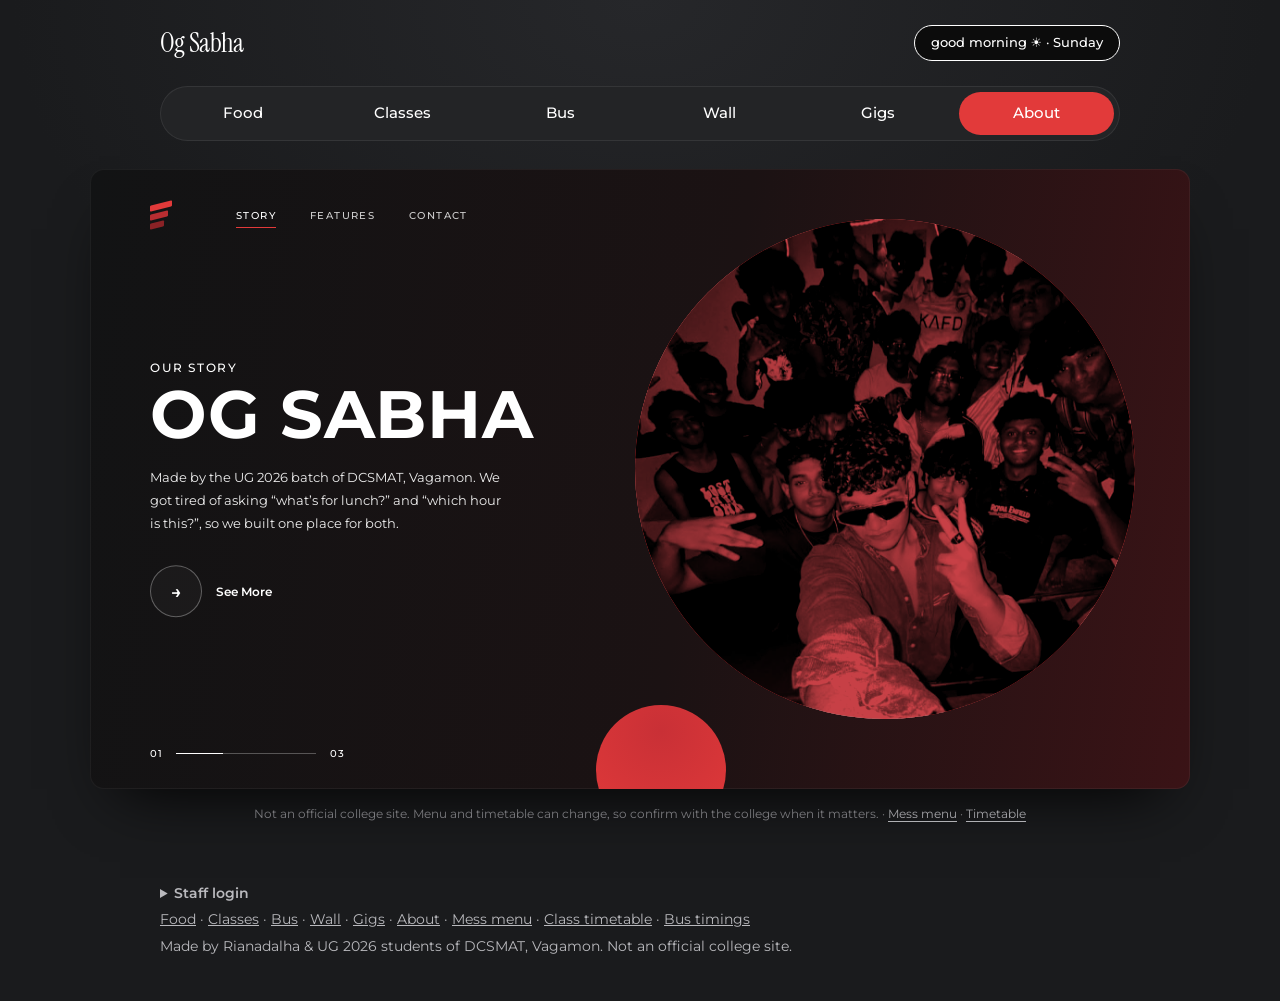
==== commit 3b62f152: "Update about.html with new links and date Updated the dateModified field and added a link to bus tim" ====
--- a/about.html
+++ b/about.html
@@ -25,9 +25,9 @@
   <meta name="apple-mobile-web-app-title" content="Og Sabha">
   <meta name="application-name" content="Og Sabha">
   <link rel="manifest" href="manifest.webmanifest">
-  <link rel="icon" href="favicon.ico" sizes="48x48">
-  <link rel="icon" href="favicon-32.png" type="image/png" sizes="32x32">
-  <link rel="apple-touch-icon" href="apple-touch-icon.png">
+  <link rel="icon" href="icons/favicon.ico" sizes="48x48">
+  <link rel="icon" href="icons/favicon-32.png" type="image/png" sizes="32x32">
+  <link rel="apple-touch-icon" href="icons/apple-touch-icon.png">
   <script type="application/ld+json">{
   "@context": "https://schema.org",
   "@graph": [
@@ -38,7 +38,7 @@
       "name": "About Og Sabha | DCSMAT Vagamon Student Hub",
       "description": "About Og Sabha, the free student hub for DCSMAT, Vagamon, built by the UG 2026 batch: our story, what you can do here and how to contact the team.",
       "inLanguage": "en-IN",
-      "dateModified": "2026-11-17",
+      "dateModified": "2026-11-18",
       "isPartOf": {
         "@id": "https://ogsabha.github.io/#website"
       }
@@ -66,8 +66,8 @@
   <link rel="preconnect" href="https://fonts.gstatic.com" crossorigin>
   <link rel="preload" as="style" onload="this.onload=null;this.rel='stylesheet'" href="https://fonts.googleapis.com/css2?family=Montserrat:wght@400;500;600;700&family=Instrument+Serif&display=swap">
   <noscript><link rel="stylesheet" href="https://fonts.googleapis.com/css2?family=Montserrat:wght@400;500;600;700&family=Instrument+Serif&display=swap"></noscript>
-  <link rel="stylesheet" href="style.css?v=33d1433d">
-  <script type="module" src="app.js?v=a2f1442f"></script>
+  <link rel="stylesheet" href="style.css?v=5f13c147">
+  <script type="module" src="app.js?v=13023498"></script>
 </head>
 <body data-theme="about" data-page="about">
     <div class="topbar">
@@ -76,7 +76,7 @@
   </div>
 
   <nav aria-label="Sections">
-    <a class="tab" href="./">Food</a><a class="tab" href="classes.html">Classes</a><a class="tab" href="wall.html">Wall</a><a class="tab" href="gigs.html">Gigs</a><a class="tab active" href="about.html" aria-current="page">About</a>
+    <a class="tab" href="./">Food</a><a class="tab" href="classes.html">Classes</a><a class="tab" href="bus.html">Bus</a><a class="tab" href="wall.html">Wall</a><a class="tab" href="gigs.html">Gigs</a><a class="tab active" href="about.html" aria-current="page">About</a>
   </nav>
 
   <header class="hero" id="hero">
@@ -90,7 +90,7 @@
 
   <noscript>
     <p class="note">Og Sabha needs JavaScript for live features. You can still read the
-      <a href="mess-menu.html">weekly DCSMAT mess menu</a> and the <a href="timetable.html">BBA and BCA class timetable</a>.</p>
+      <a href="mess-menu.html">weekly DCSMAT mess menu</a> and the <a href="timetable.html">BBA and BCA class timetable</a> and <a href="bus-timings.html">KSRTC bus timings</a>.</p>
   </noscript>
 
   <main>
@@ -143,7 +143,7 @@
       </form>
       <div id="auth-status" class="muted"></div>
     </details>
-    <p class="muted"><a href="./">Food</a> &middot; <a href="classes.html">Classes</a> &middot; <a href="wall.html">Wall</a> &middot; <a href="gigs.html">Gigs</a> &middot; <a href="about.html">About</a> &middot; <a href="mess-menu.html">Mess menu</a> &middot; <a href="timetable.html">Class timetable</a></p>
+    <p class="muted"><a href="./">Food</a> &middot; <a href="classes.html">Classes</a> &middot; <a href="bus.html">Bus</a> &middot; <a href="wall.html">Wall</a> &middot; <a href="gigs.html">Gigs</a> &middot; <a href="about.html">About</a> &middot; <a href="mess-menu.html">Mess menu</a> &middot; <a href="timetable.html">Class timetable</a> &middot; <a href="bus-timings.html">Bus timings</a></p>
     <p class="muted">Made by Rianadalha &amp; UG 2026 students of DCSMAT, Vagamon. Not an official college site.</p>
   </footer>
 </body>
--- a/style.css
+++ b/style.css
@@ -989,3 +989,25 @@
 /* keep the card from jumping while the first text is filled in */
 #food-feature{min-height:clamp(300px,80vw,420px)}
 @media(max-width:759px){#food-feature{min-height:0}}
+
+/* =================================================================
+   BUS: KSRTC timings (green, like the buses)
+================================================================= */
+body[data-theme="bus"]{
+  --bg:#eef2ea;--ink:#14221a;--muted:#5d6b62;--cbg:#fff;--cink:#14221a;--accent:#0b6b3a;--on-accent:#fff;
+  --line:rgba(20,34,26,.14);--shadow:0 18px 36px -22px rgba(11,107,58,.5);--radius:22px;--hcase:none;--hls:-.03em}
+body[data-theme="bus"] .hero h1{font-style:italic}
+main .bus-now{width:auto;margin:0 0 6px}
+.bus-lists{display:grid;grid-template-columns:1fr;gap:6px 24px}
+@media(min-width:720px){.bus-lists{grid-template-columns:1fr 1fr}}
+.bus-col h2{font-size:1.4rem;margin:26px 0 12px}
+.bus-list{list-style:none;margin:0;padding:0;display:grid;gap:10px}
+.bus-list li{display:grid;grid-template-columns:84px 1fr auto;align-items:center;gap:12px;padding:12px 16px;border-radius:16px;
+  background:var(--cbg);color:var(--cink);border:1px solid var(--line)}
+.bus-list time{font-weight:700;font-variant-numeric:tabular-nums}
+.bus-list .via{display:block;font-size:.8rem;color:var(--muted)}
+.bus-list li.gone{opacity:.45}
+.bus-list li.next{background:var(--accent);color:var(--on-accent);border-color:transparent;box-shadow:var(--shadow)}
+.bus-list li.next .via{color:inherit;opacity:.85}
+.bus-list li.next .badge{background:rgba(255,255,255,.25)}
+.bus-note{margin-top:26px}
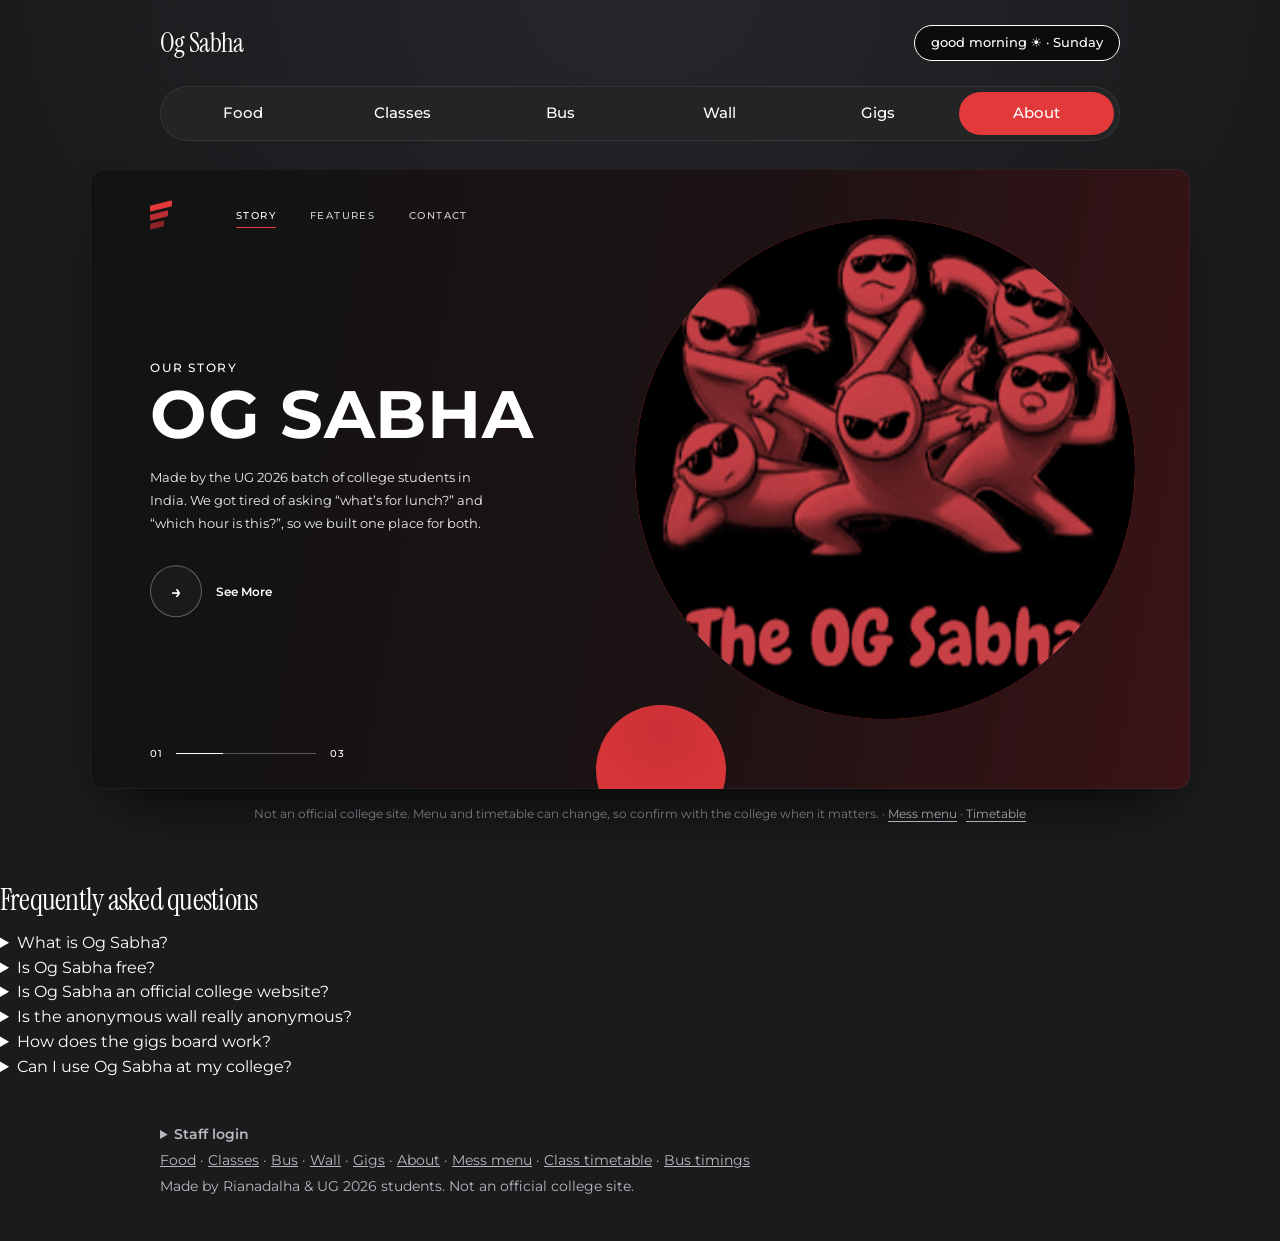
==== commit ab31faa7: "Update About page for broader audience" ====
--- a/about.html
+++ b/about.html
@@ -3,25 +3,28 @@
 <head>
   <meta charset="utf-8">
   <meta name="viewport" content="width=device-width, initial-scale=1">
-  <title>About Og Sabha | DCSMAT Vagamon Student Hub</title>
-  <meta name="description" content="About Og Sabha, the free student hub for DCSMAT, Vagamon, built by the UG 2026 batch: our story, what you can do here and how to contact the team.">
+  <title>About Og Sabha | Free Student Hub for Indian Colleges</title>
+  <meta name="description" content="About Og Sabha, the free student hub for Indian colleges, built by the UG 2026 batch: our story, what you can do here, FAQs and how to contact the team.">
   <meta name="robots" content="index, follow, max-image-preview:large">
   <link rel="canonical" href="https://ogsabha.github.io/about.html">
   <meta name="theme-color" content="#000000">
   <meta property="og:type" content="website">
   <meta property="og:site_name" content="Og Sabha">
   <meta property="og:locale" content="en_IN">
-  <meta property="og:title" content="About Og Sabha | DCSMAT Vagamon Student Hub">
-  <meta property="og:description" content="About Og Sabha, the free student hub for DCSMAT, Vagamon, built by the UG 2026 batch: our story, what you can do here and how to contact the team.">
+  <meta property="og:title" content="About Og Sabha | Free Student Hub for Indian Colleges">
+  <meta property="og:description" content="About Og Sabha, the free student hub for Indian colleges, built by the UG 2026 batch: our story, what you can do here, FAQs and how to contact the team.">
   <meta property="og:url" content="https://ogsabha.github.io/about.html">
   <meta property="og:image" content="https://ogsabha.github.io/og-image.png">
   <meta property="og:image:width" content="1200">
   <meta property="og:image:height" content="630">
-  <meta property="og:image:alt" content="Og Sabha, the DCSMAT Vagamon student hub">
+  <meta property="og:image:type" content="image/png">
+  <meta property="og:image:alt" content="Og Sabha, the free student hub for Indian colleges">
   <meta name="twitter:card" content="summary_large_image">
-  <meta name="twitter:title" content="About Og Sabha | DCSMAT Vagamon Student Hub">
-  <meta name="twitter:description" content="About Og Sabha, the free student hub for DCSMAT, Vagamon, built by the UG 2026 batch: our story, what you can do here and how to contact the team.">
+  <meta name="twitter:title" content="About Og Sabha | Free Student Hub for Indian Colleges">
+  <meta name="twitter:description" content="About Og Sabha, the free student hub for Indian colleges, built by the UG 2026 batch: our story, what you can do here, FAQs and how to contact the team.">
   <meta name="twitter:image" content="https://ogsabha.github.io/og-image.png">
+  <meta name="twitter:image:alt" content="Og Sabha, the free student hub for Indian colleges">
+  <meta name="author" content="Og Sabha">
   <meta name="apple-mobile-web-app-title" content="Og Sabha">
   <meta name="application-name" content="Og Sabha">
   <link rel="manifest" href="manifest.webmanifest">
@@ -35,15 +38,22 @@
       "@type": "WebPage",
       "@id": "https://ogsabha.github.io/about.html#page",
       "url": "https://ogsabha.github.io/about.html",
-      "name": "About Og Sabha | DCSMAT Vagamon Student Hub",
-      "description": "About Og Sabha, the free student hub for DCSMAT, Vagamon, built by the UG 2026 batch: our story, what you can do here and how to contact the team.",
+      "name": "About Og Sabha | Free Student Hub for Indian Colleges",
+      "description": "About Og Sabha, the free student hub for Indian colleges, built by the UG 2026 batch: our story, what you can do here, FAQs and how to contact the team.",
       "inLanguage": "en-IN",
-      "dateModified": "2026-11-18",
+      "dateModified": "2026-11-24",
       "isPartOf": {
         "@id": "https://ogsabha.github.io/#website"
       }
     },
     {
+      "@type": "WebSite",
+      "@id": "https://ogsabha.github.io/#website",
+      "url": "https://ogsabha.github.io/",
+      "name": "Og Sabha",
+      "inLanguage": "en-IN"
+    },
+    {
       "@type": "BreadcrumbList",
       "itemListElement": [
         {
@@ -57,6 +67,59 @@
           "position": 2,
           "name": "About",
           "item": "https://ogsabha.github.io/about.html"
+        }
+      ]
+    },
+    {
+      "@type": "FAQPage",
+      "mainEntity": [
+        {
+          "@type": "Question",
+          "name": "What is Og Sabha?",
+          "acceptedAnswer": {
+            "@type": "Answer",
+            "text": "Og Sabha is a free student hub for Indian colleges. It brings the mess menu, live class timetable, bus timings, an anonymous wall and a student gigs board into one fast website you can install on your phone."
+          }
+        },
+        {
+          "@type": "Question",
+          "name": "Is Og Sabha free?",
+          "acceptedAnswer": {
+            "@type": "Answer",
+            "text": "Yes. Og Sabha is free to use. There are no ads, no sign-up and no fees for students."
+          }
+        },
+        {
+          "@type": "Question",
+          "name": "Is Og Sabha an official college website?",
+          "acceptedAnswer": {
+            "@type": "Answer",
+            "text": "No. Og Sabha is made by students and is not run by any college. Menus, timetables and bus timings are copied from notices and can change, so confirm with your college when it matters."
+          }
+        },
+        {
+          "@type": "Question",
+          "name": "Is the anonymous wall really anonymous?",
+          "acceptedAnswer": {
+            "@type": "Answer",
+            "text": "Yes. You do not need an account or a name to post. A person reads every note before it goes up, and rude or unsafe notes are not published."
+          }
+        },
+        {
+          "@type": "Question",
+          "name": "How does the gigs board work?",
+          "acceptedAnswer": {
+            "@type": "Answer",
+            "text": "Post a job you need done or a skill you offer, such as design, coding, tutoring or photography. Your contact is never shown on the post. Classmates reply through the site and only you can read the replies."
+          }
+        },
+        {
+          "@type": "Question",
+          "name": "Can I use Og Sabha at my college?",
+          "acceptedAnswer": {
+            "@type": "Answer",
+            "text": "The live menu, timetable and bus data currently come from the team's own campus. The wall and gigs board work for any student. To bring Og Sabha to your college, message the team on Instagram at @og.sabhaaa."
+          }
         }
       ]
     }
@@ -66,8 +129,8 @@
   <link rel="preconnect" href="https://fonts.gstatic.com" crossorigin>
   <link rel="preload" as="style" onload="this.onload=null;this.rel='stylesheet'" href="https://fonts.googleapis.com/css2?family=Montserrat:wght@400;500;600;700&family=Instrument+Serif&display=swap">
   <noscript><link rel="stylesheet" href="https://fonts.googleapis.com/css2?family=Montserrat:wght@400;500;600;700&family=Instrument+Serif&display=swap"></noscript>
-  <link rel="stylesheet" href="style.css?v=5f13c147">
-  <script type="module" src="app.js?v=13023498"></script>
+  <link rel="stylesheet" href="style.css?v=615a66fe">
+  <script type="module" src="app.js?v=6bdb974f"></script>
 </head>
 <body data-theme="about" data-page="about">
     <div class="topbar">
@@ -81,7 +144,7 @@
 
   <header class="hero" id="hero">
     <div class="hero-text">
-      <h1 id="h1-line">About Og Sabha, the DCSMAT Vagamon student hub</h1>
+      <h1 id="h1-line">About Og Sabha, the free student hub for Indian colleges</h1>
       <p class="sub">The story behind Og Sabha, and how to reach us.</p>
     </div>
   </header>
@@ -90,7 +153,7 @@
 
   <noscript>
     <p class="note">Og Sabha needs JavaScript for live features. You can still read the
-      <a href="mess-menu.html">weekly DCSMAT mess menu</a> and the <a href="timetable.html">BBA and BCA class timetable</a> and <a href="bus-timings.html">KSRTC bus timings</a>.</p>
+      <a href="mess-menu.html">weekly mess menu</a> and the <a href="timetable.html">weekly class timetable</a> and <a href="bus-timings.html">KSRTC bus timings</a>.</p>
   </noscript>
 
   <main>
@@ -109,7 +172,7 @@
           <div class="ab2-copy" aria-live="polite">
             <p class="ab2-kicker" id="ab2-kicker">Our story</p>
             <h2 class="ab2-title" id="ab2-title">Og Sabha</h2>
-            <p class="ab2-text" id="ab2-text">Made by the UG 2026 batch of DCSMAT, Vagamon. We got tired of asking &ldquo;what&rsquo;s for lunch?&rdquo; and &ldquo;which hour is this?&rdquo;, so we built one place for both.</p>
+            <p class="ab2-text" id="ab2-text">Made by the UG 2026 batch of college students in India. We got tired of asking &ldquo;what&rsquo;s for lunch?&rdquo; and &ldquo;which hour is this?&rdquo;, so we built one place for both.</p>
             <button type="button" class="ab2-more" id="ab2-next"><span class="ab2-ring" aria-hidden="true">&rarr;</span><span>See More</span></button>
           </div>
 
@@ -130,6 +193,10 @@
         </div>
         <p class="ab2-note">Not an official college site. Menu and timetable can change, so confirm with the college when it matters. &middot; <a href="mess-menu.html">Mess menu</a> &middot; <a href="timetable.html">Timetable</a></p>
       </div>
+    </section>
+        <section class="about faq" aria-labelledby="faq-h">
+      <h2 id="faq-h">Frequently asked questions</h2>
+      <details><summary>What is Og Sabha?</summary><p class="muted">Og Sabha is a free student hub for Indian colleges. It brings the mess menu, live class timetable, bus timings, an anonymous wall and a student gigs board into one fast website you can install on your phone.</p></details><details><summary>Is Og Sabha free?</summary><p class="muted">Yes. Og Sabha is free to use. There are no ads, no sign-up and no fees for students.</p></details><details><summary>Is Og Sabha an official college website?</summary><p class="muted">No. Og Sabha is made by students and is not run by any college. Menus, timetables and bus timings are copied from notices and can change, so confirm with your college when it matters.</p></details><details><summary>Is the anonymous wall really anonymous?</summary><p class="muted">Yes. You do not need an account or a name to post. A person reads every note before it goes up, and rude or unsafe notes are not published.</p></details><details><summary>How does the gigs board work?</summary><p class="muted">Post a job you need done or a skill you offer, such as design, coding, tutoring or photography. Your contact is never shown on the post. Classmates reply through the site and only you can read the replies.</p></details><details><summary>Can I use Og Sabha at my college?</summary><p class="muted">The live menu, timetable and bus data currently come from the team&#x27;s own campus. The wall and gigs board work for any student. To bring Og Sabha to your college, message the team on Instagram at @og.sabhaaa.</p></details>
     </section>
   </main>
 
@@ -144,7 +211,7 @@
       <div id="auth-status" class="muted"></div>
     </details>
     <p class="muted"><a href="./">Food</a> &middot; <a href="classes.html">Classes</a> &middot; <a href="bus.html">Bus</a> &middot; <a href="wall.html">Wall</a> &middot; <a href="gigs.html">Gigs</a> &middot; <a href="about.html">About</a> &middot; <a href="mess-menu.html">Mess menu</a> &middot; <a href="timetable.html">Class timetable</a> &middot; <a href="bus-timings.html">Bus timings</a></p>
-    <p class="muted">Made by Rianadalha &amp; UG 2026 students of DCSMAT, Vagamon. Not an official college site.</p>
+    <p class="muted">Made by Rianadalha &amp; UG 2026 students. Not an official college site.</p>
   </footer>
 </body>
 </html>
--- a/style.css
+++ b/style.css
@@ -1,7 +1,7 @@
 /* Og Sabha: one theme per section, switched by <body data-theme="...">
    food    = foodbar look: light page, charcoal cards, red accent
    classes = pastel dashboard: soft blue page, white cards, gradient pills
-   wall    = haunted plaster wall: soot, bone and dried blood (see the WALL block at the end)
+   wall    = pale halftone page, giant condensed black type, a pink jellyfish (see the WALL block at the end)
    gigs, about = editorial: off-white, serif headline, black pills, glass cards */
 :root{--px:0;--py:0}
 body{
@@ -159,8 +159,6 @@
 .bar{height:12px;margin-top:14px;border-radius:999px;background:rgba(255,255,255,.3);overflow:hidden}
 .bar i{display:block;height:100%;width:var(--w,0%);background:#fff;border-radius:999px;transition:width 1s ease}
 
-/* ---------- WALL: horror ---------- */
-
 #post-count{font-weight:600}
 
 /* ---------- GIGS + ABOUT: editorial ---------- */
@@ -282,7 +280,6 @@
 .group-photo .ph{font-size:.8rem;letter-spacing:.1em;text-transform:uppercase;color:#a8a8a8}
 .group-photo img{position:absolute;inset:0;width:100%;height:100%;object-fit:cover;filter:grayscale(1) contrast(1.08)}
 
-/* WALL: creepy */
 .drips{display:none}
 
 /* =========================================================
@@ -655,169 +652,33 @@
   body[data-theme="food"] .tile-foot:has(span:first-child:empty){display:none}
 }
 
-/* =========================================================
-   WALL: a haunted plaster wall.
-   The page is dark. A torch beam (fixed overlay) follows the mouse or finger. Posts sit dim in the dark and
-   come alive when the beam finds them. Eyes creep in from the edges; shine the light on them to drive them off.
-   Lights switch (.wl-lamp) and reduced motion are both respected.
-========================================================= */
-.wl-fx,.wl-eyes{display:none}
-body[data-theme="wall"]{
-  --bg:#14100e;--ink:#e9e0cf;--muted:#a69b8a;--cbg:#15100f;--cink:#e9e0cf;--accent:#9b1b16;--on-accent:#fff;
-  --line:#3a2a26;--field:#0b0807;--fink:#e9e0cf;--shadow:none;--radius:4px;--bad:#9b1b16;
-  --head:"Cormorant Garamond",Georgia,serif;--hw:600;--hcase:none;--hls:0;--body:"Special Elite","Courier New",monospace;
-  --bone:#e9e0cf;--blood:#9b1b16;--lamp:#d9b45a;
-  font-family:var(--body);color:var(--ink);
-  background-color:#14100e;
-  background-image:
-    radial-gradient(60vmax 40vmax at 12% 6%,rgba(110,76,48,.26),transparent 70%),
-    radial-gradient(50vmax 50vmax at 92% 32%,rgba(14,40,36,.38),transparent 70%),
-    radial-gradient(70vmax 40vmax at 28% 92%,rgba(90,14,9,.24),transparent 70%),
-    url("data:image/svg+xml,%3Csvg xmlns='http://www.w3.org/2000/svg' width='240' height='240'%3E%3Cfilter id='n'%3E%3CfeTurbulence type='fractalNoise' baseFrequency='.75' numOctaves='3' stitchTiles='stitch'/%3E%3CfeColorMatrix type='saturate' values='0'/%3E%3C/filter%3E%3Crect width='240' height='240' filter='url(%23n)' opacity='.18'/%3E%3C/svg%3E")}
-body[data-theme="wall"] ::selection{background:var(--blood);color:#fff}
-body[data-theme="wall"] .hero{position:absolute;width:1px;height:1px;margin:-1px;padding:0;overflow:hidden;clip:rect(0,0,0,0)}
-body[data-theme="wall"] .now{display:none}
-body[data-theme="wall"] .brand{color:var(--bone)}
-body[data-theme="wall"] .chip{background:#0d0908;border-color:var(--line);color:var(--bone)}
-body[data-theme="wall"] nav{background:#0d0908;border:1px solid var(--line);box-shadow:0 10px 30px -12px #000;backdrop-filter:none}
-body[data-theme="wall"] .tab{color:#cfc4b2}
-body[data-theme="wall"] .tab:hover:not(.active){background:rgba(233,224,207,.08)}
-body[data-theme="wall"] .tab.active{background:var(--blood);color:#fff}
-body[data-theme="wall"] footer .muted,body[data-theme="wall"] footer summary{color:var(--muted)}
-body[data-theme="wall"] :is(button,a,textarea,input):focus-visible{outline:2px solid var(--lamp);outline-offset:2px}
-
 /* torch, glow, heartbeat vignette */
-body[data-theme="wall"] .wl-fx{display:block;position:fixed;inset:0;z-index:5;pointer-events:none;--tx:50%;--ty:40%;--r:190px}
-.wl-dark{position:absolute;inset:0;transition:opacity .7s;
-  background:
-    radial-gradient(circle var(--r) at var(--tx) var(--ty),rgba(4,2,2,0) 0,rgba(4,2,2,0) 36%,rgba(4,2,2,.4) 76%,rgba(3,1,1,.56) 100%),
-    radial-gradient(ellipse 90% 80% at 50% 45%,transparent 55%,rgba(0,0,0,.5) 100%)}
-.wl-glow{position:absolute;inset:0;mix-blend-mode:screen;transition:opacity .7s;
-  background:radial-gradient(circle calc(var(--r) * 1.15) at var(--tx) var(--ty),rgba(217,180,90,.17),rgba(217,180,90,.05) 55%,transparent 76%)}
-.wl-pulse{position:absolute;inset:0;opacity:0;box-shadow:inset 0 0 150px 34px rgba(155,27,22,.8)}
-.wl-pulse.b{animation:wlbeat .6s ease-out}
-@keyframes wlbeat{0%{opacity:0}16%{opacity:var(--pi,.5)}100%{opacity:0}}
-body.wl-lamp .wl-dark{opacity:.1}
-body.wl-lamp .wl-glow{opacity:0}
 
 /* eyes */
-body[data-theme="wall"] .wl-eyes{display:block;position:fixed;inset:0;z-index:6;pointer-events:none;overflow:hidden}
-body.wl-lamp .wl-eyes{display:none!important}
-.wl-eye{position:absolute;left:var(--x);top:var(--y);width:calc(var(--s,60px) * 1.6);height:calc(var(--s,60px) * .42);display:flex;gap:calc(var(--s,60px) * .24);
-  transform:translate(-50%,-50%) scale(var(--k,.5));opacity:0;pointer-events:auto;cursor:crosshair;touch-action:manipulation;
-  transition:transform 13s linear,opacity 1.2s}
-.wl-eye.in{opacity:.95;--k:1.9}
-.wl-eye.out{opacity:0;transition:opacity .25s}
-.wl-eye.lunge{--k:4.5;opacity:0;transition:transform .22s ease-in,opacity .3s .08s}
-.wl-eye .eb{position:relative;flex:1;border-radius:50%/62%;overflow:hidden;
-  background:radial-gradient(ellipse at 50% 38%,#fff7cf 0,#e8c862 52%,#5f420e 100%);
-  box-shadow:0 0 16px 4px rgba(217,180,90,.5);animation:wlblink 6s infinite}
-.wl-eye .eb:nth-child(2){animation-delay:.05s}
-.wl-eye .eb b{position:absolute;left:50%;top:50%;width:30%;height:88%;border-radius:50%;background:#050202;
-  transform:translate(calc(-50% + var(--px,0) * 34%),calc(-50% + var(--py,0) * 18%))}
-@keyframes wlblink{0%,91%,100%{transform:scaleY(1)}94%{transform:scaleY(.06)}}
 
 /* the scene */
-.wl-scene{position:relative;width:100vw;margin-left:calc(50% - 50vw);min-height:clamp(440px,76svh,740px);display:flex;align-items:center;overflow:hidden;
-  border-bottom:1px solid #000;box-shadow:0 1px 0 rgba(233,224,207,.06)}
-.wl-scene::before{content:"";position:absolute;inset:0;pointer-events:none;
-  background:linear-gradient(180deg,rgba(0,0,0,.55),transparent 28%,transparent 70%,rgba(0,0,0,.6))}
-.wl-cracks{position:absolute;inset:0;width:100%;height:100%;pointer-events:none;opacity:.85}
-.wl-cracks path{vector-effect:non-scaling-stroke}
-.wl-copy{position:relative;z-index:2;width:min(960px,calc(100% - 32px));margin:0 auto;padding:84px 0 100px}
-.wl-title{position:relative;isolation:isolate;max-width:11ch;margin:0 0 18px;font-size:clamp(2.9rem,10.5vw,6.4rem);line-height:.94;font-style:italic;font-weight:600;
-  letter-spacing:-.01em;color:var(--bone);text-wrap:balance;text-shadow:0 0 26px rgba(155,27,22,.55);animation:wlbreathe 7s ease-in-out infinite}
-.wl-title::before{content:attr(data-t);position:absolute;inset:0;z-index:-1;color:var(--blood);opacity:.8;filter:blur(1.5px);
-  transform:translate(calc(var(--gx,0) * 14px),calc(var(--gy,0) * 10px))}
-@keyframes wlbreathe{50%{text-shadow:0 0 44px rgba(155,27,22,.85)}}
-.wl-lede{max-width:44ch;margin:0 0 22px;font-size:1rem;line-height:1.65;color:#d3c8b6}
-.wl-tools{display:flex;flex-wrap:wrap;gap:10px;margin-bottom:16px}
-body[data-theme="wall"] .wl-btn{padding:11px 18px;min-height:44px;border:1px solid rgba(233,224,207,.55);border-radius:2px;background:rgba(0,0,0,.35);
-  color:var(--bone);font:500 .88rem var(--body);box-shadow:none;transition:background .2s,color .2s}
-body[data-theme="wall"] .wl-btn:hover{background:rgba(233,224,207,.14);transform:none;box-shadow:none}
-body[data-theme="wall"] .wl-btn[aria-pressed="true"]{background:var(--bone);color:#120c0a}
-.wl-hint{margin:0;max-width:46ch;font-family:"Caveat",cursive;font-size:1.4rem;line-height:1.2;color:#b9442f}
-body[data-theme="wall"] .wl-down{position:absolute;left:50%;bottom:16px;z-index:3;width:46px;height:46px;padding:0;transform:translateX(-50%);border-radius:50%;
-  border:1px solid rgba(233,224,207,.5);background:rgba(0,0,0,.4);color:var(--bone);font-size:1.2rem;box-shadow:none;animation:wlnudge 2.4s ease-in-out infinite}
-@keyframes wlnudge{50%{transform:translate(-50%,6px)}}
 
 /* the thing standing in the corridor */
-.wl-watcher{position:absolute;z-index:1;right:clamp(2%,9vw,14%);bottom:0;height:clamp(230px,56%,430px);aspect-ratio:1/3;pointer-events:none;--look:0}
-.wl-watcher svg{display:block;width:100%;height:100%;overflow:visible}
-.wl-watcher .w-fill{fill:#050303}
-.wl-watcher .w-arm{fill:none;stroke:#050303;stroke-width:5;stroke-linecap:round}
-.wl-watcher .w-head{transform-box:view-box;transform-origin:60px 118px;transform:rotate(calc(var(--look) * 13deg))}
-.wl-watcher .w-eye{fill:#f4e6b0;opacity:0;transition:opacity .4s;filter:drop-shadow(0 0 4px #e8c862)}
-.wl-watcher.lit .w-eye{opacity:.95}
 
 /* writing spot */
-.wl-carve{position:relative;width:min(720px,calc(100% - 32px));margin:52px auto 0;padding:22px 22px 12px;border-radius:3px;
-  background:linear-gradient(#110c0b,#0a0706);box-shadow:inset 0 4px 22px #000,inset 0 0 0 1px #000,0 1px 0 rgba(233,224,207,.08);border:1px solid #2a1d1a}
-.wl-label{margin:0;font:500 1.7rem "Caveat",cursive;color:var(--bone)}
-body[data-theme="wall"] #post-form textarea{min-height:130px;margin-top:10px;padding:14px;border:1px solid #3a2a26;border-radius:2px;background:#070504;color:var(--bone);
-  font:1rem/1.55 var(--body);caret-color:var(--blood)}
-body[data-theme="wall"] #post-form textarea::placeholder{color:#7d6f62}
-body[data-theme="wall"] #post-form textarea:focus{outline:none;border-color:#8f1511;box-shadow:0 0 0 1px #8f1511,0 0 26px rgba(155,27,22,.4)}
-body[data-theme="wall"] #post-form .row button{min-height:46px;padding:10px 24px;border-radius:2px;background:#8f1511;color:var(--bone);font:600 .95rem var(--body);box-shadow:none}
-body[data-theme="wall"] #post-form .row button:hover{background:#b01d17;transform:none;box-shadow:0 0 22px -4px rgba(176,29,23,.8)}
-.wl-carve::after{content:"";position:absolute;left:12px;right:12px;top:50%;height:3px;background:linear-gradient(90deg,transparent,#b01d17 12%,#b01d17 88%,transparent);
-  transform:scaleX(0) rotate(-2deg);transform-origin:left;opacity:0;pointer-events:none}
-.wl-carve.carved::after{animation:wlscratch 1s ease-out}
-@keyframes wlscratch{0%{transform:scaleX(0) rotate(-2deg);opacity:1}60%{transform:scaleX(1) rotate(-2deg);opacity:1}100%{transform:scaleX(1) rotate(-2deg);opacity:0}}
 
 /* staff queue */
 #pending-box{width:min(720px,calc(100% - 32px));margin:40px auto 0}
-.wl-h{margin:0;font-size:clamp(1.9rem,5vw,2.6rem);font-style:italic;font-weight:600;color:var(--bone);text-shadow:0 0 18px rgba(155,27,22,.5)}
-.wl-pend{margin:12px 0;padding:14px 16px;border:1px dashed #5a2a24;border-radius:2px;background:#0e0a09;color:var(--bone)}
-.wl-pend p{margin:0}
 
 /* posts */
-.wl-posts-head{width:min(1000px,calc(100% - 32px));margin:60px auto 22px;display:flex;justify-content:space-between;align-items:baseline;gap:14px;flex-wrap:wrap}
-.wl-posts-head .muted{font-size:.85rem}
-.wl-posts{width:min(1000px,calc(100% - 32px));margin:0 auto 70px;columns:2 300px;column-gap:30px}
-.wl-empty{font:500 1.7rem "Caveat",cursive;color:#9a8e7e;column-span:all}
-.wl-post{position:relative;break-inside:avoid;margin:0 0 30px;padding:18px 18px 10px;transform:rotate(var(--rot,0deg));
-  filter:brightness(.64) saturate(.8);transition:filter .6s,transform .3s;cursor:default}
-.wl-post.lit,body.wl-lamp .wl-post{filter:none}
-.wl-text{margin:0 0 10px;font-size:1.02rem;line-height:1.55;overflow-wrap:anywhere;white-space:pre-wrap}
-.wl-meta{margin:0;font-size:.74rem;opacity:.7}
-.wl-act{display:flex;gap:6px;margin-top:6px;flex-wrap:wrap}
-body[data-theme="wall"] .wl-mini{padding:8px 8px;min-height:36px;border-radius:2px;background:transparent;color:inherit;border:0;font:.78rem var(--body);text-decoration:underline;
-  text-underline-offset:3px;box-shadow:none;opacity:.8}
-body[data-theme="wall"] .wl-mini:hover{opacity:1;transform:none;box-shadow:none}
-body[data-theme="wall"] .wl-mini:disabled{text-decoration:none}
-body[data-theme="wall"] .wl-mini.danger{background:transparent;color:#d9534a}
+
 /* four ways to leave a mark */
 .v0{background:#c9bb98;color:#2a211a;padding-bottom:20px;box-shadow:0 14px 24px -14px #000;
   clip-path:polygon(0 0,100% 0,100% 94%,94% 97%,88% 94%,80% 98%,70% 94%,60% 97%,50% 94%,40% 98%,30% 94%,20% 97%,10% 94%,0 98%)}
 .v0::before{content:"";position:absolute;top:-6px;left:50%;width:70px;height:20px;margin-left:-35px;background:rgba(235,226,196,.5);transform:rotate(-3deg)}
-.v0 .wl-meta{color:#5a4a3a;opacity:1}
+
 .v1{padding-left:6px;border-bottom:1px solid rgba(233,224,207,.2)}
-.v1 .wl-text{font:500 1.7rem/1.2 "Caveat",cursive;color:var(--bone);text-shadow:0 1px 0 rgba(255,255,255,.22),0 -1px 0 #000,0 0 14px rgba(0,0,0,.9)}
+
 .v2{padding-left:6px}
-.v2 .wl-text{font:500 1.8rem/1.2 "Caveat",cursive;color:#d03a2d;text-shadow:0 0 12px rgba(155,27,22,.6)}
+
 .v2::after{content:"";position:absolute;left:26px;bottom:-22px;width:6px;height:10px;border-radius:0 0 6px 6px;background:linear-gradient(#9b1b16,#6a0f0b);transition:height 5s ease-in}
-.v2.lit::after,body.wl-lamp .v2::after{height:46px}
+.v2.lit::after{height:46px}
 .v3{background:#120e0d;border:1px solid #3a2a26;border-left:3px solid var(--blood);box-shadow:inset 0 0 30px #000}
-.wl-post.stir{animation:wlstir .6s steps(2)}
-.wl-post.stir .wl-text{animation:wlghost .6s steps(2)}
-@keyframes wlstir{0%,100%{transform:rotate(var(--rot,0deg))}25%{transform:translate(-3px,1px) rotate(calc(var(--rot,0deg) - 1.4deg)) skewX(3deg)}60%{transform:translate(3px,-1px) rotate(calc(var(--rot,0deg) + 1deg))}}
-@keyframes wlghost{0%,100%{text-shadow:none}30%{text-shadow:3px 0 #7a0f0b,-3px 0 #000}70%{text-shadow:-2px 0 #7a0f0b,2px 0 #000}}
-
-@media(max-width:700px){
-  .wl-scene{min-height:clamp(420px,72svh,620px)}
-  .wl-copy{padding:48px 0 88px}
-  .wl-title{max-width:9ch}
-  .wl-watcher{right:2%;height:clamp(170px,34%,250px);opacity:.9}
-  .wl-carve{margin-top:36px;padding:18px 16px 10px}
-  .wl-posts{columns:1}
-  .wl-label{font-size:1.5rem}
-}
-@media(prefers-reduced-motion:reduce){
-  .wl-title,.wl-eye .eb,.wl-carve.carved::after,.wl-post.stir,.wl-post.stir .wl-text,body[data-theme="wall"] .wl-down,.wl-pulse.b{animation:none}
-  .wl-post,.wl-dark,.wl-glow{transition:none}
-}
-
 
 /* =========================================================
    FIX: food tiles. Time no longer sits on top of the emoji plate,
@@ -830,69 +691,10 @@
 button.tile .tile-sub{grid-column:1/-1;grid-row:2;min-width:0}
 button.tile .tile-foot{grid-column:1/-1;grid-row:4}
 
-/* =========================================================
-   WALL: extra creepy layer (blood, flicker, grain, something creeping closer)
-========================================================= */
-body[data-theme="wall"] .wl-dark{
-  background:
-    radial-gradient(circle var(--r) at var(--tx) var(--ty),rgba(4,2,2,0) 0,rgba(4,2,2,0) 30%,rgba(4,2,2,.62) 70%,rgba(2,0,0,.82) 100%),
-    radial-gradient(ellipse 90% 80% at 50% 45%,transparent 45%,rgba(0,0,0,.72) 100%)}
-@keyframes wlflicker{0%,100%{opacity:1}7%{opacity:.35}9%{opacity:1}41%{opacity:.8}43%{opacity:.2}46%{opacity:1}78%{opacity:.6}80%{opacity:1}}
-.wl-post{filter:brightness(.45) saturate(.7)}
-
-/* film grain over everything on the wall tab */
-body[data-theme="wall"]::after{content:"";position:fixed;inset:0;z-index:7;pointer-events:none;opacity:.07;
-  background:url("data:image/svg+xml,%3Csvg xmlns='http://www.w3.org/2000/svg' width='200' height='200'%3E%3Cfilter id='g'%3E%3CfeTurbulence type='fractalNoise' baseFrequency='.9' numOctaves='2'/%3E%3C/filter%3E%3Crect width='200' height='200' filter='url(%23g)'/%3E%3C/svg%3E");}
-@keyframes wlgrain{0%{transform:translate(0,0)}20%{transform:translate(-4%,3%)}40%{transform:translate(3%,-5%)}60%{transform:translate(-6%,-2%)}80%{transform:translate(5%,4%)}100%{transform:translate(0,0)}}
-
-/* blood running down from the ceiling of the scene */
-.wl-scene::after{content:"";position:absolute;left:0;right:0;top:0;height:230px;pointer-events:none;z-index:2;
-  background:
-    linear-gradient(#6d0b08,#3a0504) 6% 0/5px 0 no-repeat,
-    linear-gradient(#6d0b08,#3a0504) 17% 0/3px 0 no-repeat,
-    linear-gradient(#6d0b08,#3a0504) 29% 0/6px 0 no-repeat,
-    linear-gradient(#6d0b08,#3a0504) 44% 0/3px 0 no-repeat,
-    linear-gradient(#6d0b08,#3a0504) 58% 0/5px 0 no-repeat,
-    linear-gradient(#6d0b08,#3a0504) 71% 0/4px 0 no-repeat,
-    linear-gradient(#6d0b08,#3a0504) 83% 0/6px 0 no-repeat,
-    linear-gradient(#6d0b08,#3a0504) 94% 0/3px 0 no-repeat,
-    linear-gradient(180deg,rgba(80,6,4,.75),transparent) 0 0/100% 26px no-repeat;
-  background-size:5px 200px,3px 120px,6px 230px,3px 80px,5px 160px,4px 210px,6px 130px,3px 190px,100% 26px;
-  opacity:0;animation:wldripin 5s ease-out 1s forwards}
-@keyframes wldripin{to{opacity:1}}
-
-/* title: shudders and glitches now and then */
-.wl-title{animation:wlbreathe 7s ease-in-out infinite,wlglitch 9s steps(1) infinite}
-@keyframes wlglitch{0%,93%,100%{transform:none}94%{transform:translate(-4px,1px) skewX(-6deg)}95%{transform:translate(5px,-1px) skewX(5deg)}96%{transform:none}97%{opacity:.25}98%{opacity:1}}
-
-/* the figure in the corridor slowly gets closer, and its eyes stay lit a little longer */
-.wl-watcher{transform-origin:50% 100%;will-change:transform;animation:wlcreep 38s ease-in-out infinite alternate}
-@keyframes wlcreep{0%{transform:scale(.9) translateX(0)}100%{transform:scale(1.18) translateX(-3%)}}
-.wl-watcher .w-eye{fill:#ff6b4a}
-.wl-cracks path{stroke:#3b0705}
-
-/* writing box and headings */
-.wl-carve{box-shadow:inset 0 4px 22px #000,inset 0 0 0 1px #000,0 0 40px -10px rgba(155,27,22,.55)}
-.wl-label::after{content:" ...";color:#9b1b16;animation:wlblink2 1.1s steps(2) infinite}
-@keyframes wlblink2{50%{opacity:0}}
-.wl-h{position:relative;padding-bottom:12px}
-.wl-h::after{content:"";position:absolute;left:0;bottom:0;width:58%;height:3px;background:linear-gradient(90deg,#9b1b16,transparent);border-radius:0 0 4px 4px}
-.wl-post .wl-meta{color:#c0554a;opacity:.8}
-.wl-post.lit:hover{animation:wlstir .6s steps(2)}
 .v1::before,.v3::before{content:"";position:absolute;top:8px;right:10px;width:26px;height:26px;border-radius:50% 45% 55% 50%;
   background:radial-gradient(circle at 40% 40%,rgba(155,27,22,.55),rgba(155,27,22,0) 70%);pointer-events:none}
 
 /* whispers that flash in the dark (added by app.js) */
-.wl-whisper{position:fixed;z-index:8;pointer-events:none;font:500 clamp(1.4rem,4vw,2.4rem) "Caveat",cursive;color:#b8281d;opacity:0;
-  text-shadow:0 0 14px rgba(155,27,22,.9);transform:rotate(var(--r,-3deg));animation:wlwhisper 1.9s ease-in-out forwards}
-@keyframes wlwhisper{0%{opacity:0}15%{opacity:.85}30%{opacity:.2}38%{opacity:.9}100%{opacity:0}}
-body.wl-lamp .wl-whisper{display:none}
-
-@media(prefers-reduced-motion:reduce){
-  .wl-scene::after{opacity:1}
-  .wl-scene::after,.wl-watcher,.wl-label::after,.wl-whisper{animation:none}
-}
-
 
 /* =========================================================
    ABOUT: dark charcoal card, red disc, three-step story (01 --- 03)
@@ -991,23 +793,603 @@
 @media(max-width:759px){#food-feature{min-height:0}}
 
 /* =================================================================
-   BUS: KSRTC timings (green, like the buses)
+   BUS: "Travel to ..." look. White card on soft grey, huge black headline, red accent,
+   a black-and-white Vagamon forest cut-out over a torn red disc. The bus sits in the forest (tap to honk).
+   Markup lives in _src/bus.html. app.js fills #bus-dirs, #bus-now (feature), #my-bus, #bus-lists (tiles), #bus-dots, #kb-sum and #jp-dest.
 ================================================================= */
 body[data-theme="bus"]{
-  --bg:#eef2ea;--ink:#14221a;--muted:#5d6b62;--cbg:#fff;--cink:#14221a;--accent:#0b6b3a;--on-accent:#fff;
-  --line:rgba(20,34,26,.14);--shadow:0 18px 36px -22px rgba(11,107,58,.5);--radius:22px;--hcase:none;--hls:-.03em}
-body[data-theme="bus"] .hero h1{font-style:italic}
-main .bus-now{width:auto;margin:0 0 6px}
-.bus-lists{display:grid;grid-template-columns:1fr;gap:6px 24px}
-@media(min-width:720px){.bus-lists{grid-template-columns:1fr 1fr}}
-.bus-col h2{font-size:1.4rem;margin:26px 0 12px}
-.bus-list{list-style:none;margin:0;padding:0;display:grid;gap:10px}
-.bus-list li{display:grid;grid-template-columns:84px 1fr auto;align-items:center;gap:12px;padding:12px 16px;border-radius:16px;
-  background:var(--cbg);color:var(--cink);border:1px solid var(--line)}
-.bus-list time{font-weight:700;font-variant-numeric:tabular-nums}
-.bus-list .via{display:block;font-size:.8rem;color:var(--muted)}
-.bus-list li.gone{opacity:.45}
-.bus-list li.next{background:var(--accent);color:var(--on-accent);border-color:transparent;box-shadow:var(--shadow)}
-.bus-list li.next .via{color:inherit;opacity:.85}
-.bus-list li.next .badge{background:rgba(255,255,255,.25)}
-.bus-note{margin-top:26px}
+  --bg:#e9e9ea;--ink:#111;--muted:#6f6f73;--cbg:#fff;--cink:#111;--accent:#e4262d;--on-accent:#fff;--line:#e7e7e9;--jr:#e4262d;
+  --head:Inter,"Helvetica Neue",Helvetica,Arial,sans-serif;--body:Inter,"Helvetica Neue",Helvetica,Arial,sans-serif;--hw:800;--hcase:none;--hls:-.04em;
+  background:linear-gradient(180deg,#f2f2f3,#dcdcde) fixed}
+body[data-theme="bus"]>.topbar,body[data-theme="bus"]>nav{display:none}
+body[data-theme="bus"] .hero{position:absolute;width:1px;height:1px;margin:-1px;padding:0;overflow:hidden;clip:rect(0,0,0,0)}
+body[data-theme="bus"] main,body[data-theme="bus"] footer{width:min(1120px,calc(100% - 32px))}
+body[data-theme="bus"] main{margin-top:28px}
+body[data-theme="bus"] footer summary,body[data-theme="bus"] footer .muted{color:#77777b}
+body[data-theme="bus"] button{box-shadow:none}
+body[data-theme="bus"] button:hover{transform:none;box-shadow:none}
+
+.jp{position:relative;display:grid;grid-template-columns:46px minmax(0,1fr);background:#fff;overflow:clip;
+  box-shadow:0 30px 70px -26px rgba(0,0,0,.3),0 2px 8px rgba(0,0,0,.08)}
+.jp-side{border-right:1px solid #ececee;display:flex;flex-direction:column;align-items:center}
+.jp-burger{width:46px;height:46px;padding:0;border:0;border-radius:0;background:var(--jr);display:grid;place-items:center}
+.jp-burger:hover{background:#c91f26}
+.jp-dots{list-style:none;margin:0;padding:0;display:grid;gap:18px;position:sticky;top:150px;margin-top:170px}
+.jp-dots a{display:grid;place-items:center;width:16px;height:16px;position:relative}
+.jp-dots a::before{content:"";width:5px;height:5px;border-radius:50%;background:#c6c6ca;transition:all .2s}
+.jp-dots a.on::before{width:14px;height:14px;background:transparent;border:1.5px solid #111}
+.jp-dots a.on::after{content:"";position:absolute;width:4px;height:4px;border-radius:50%;background:#111}
+.jp-dots a:focus-visible,.jp-nav a:focus-visible,.jp-btn:focus-visible,.jp-logo:focus-visible{outline:2px solid var(--jr);outline-offset:3px}
+
+.jp-main{min-width:0;position:relative}
+.jp-top{display:flex;align-items:center;justify-content:space-between;gap:20px;height:46px;padding:0 30px 0 28px}
+.jp-logo{white-space:nowrap;font-weight:800;font-size:.78rem;letter-spacing:.16em;text-transform:uppercase;text-decoration:none;color:#111}
+.jp-nav,.jp-menu nav{position:static;top:auto;z-index:auto;width:auto;margin:0;padding:0;border:0;border-radius:0;background:none;box-shadow:none;backdrop-filter:none;-webkit-backdrop-filter:none}
+.jp-nav{display:flex;align-items:center;justify-content:flex-end;gap:clamp(16px,3.6vw,48px);margin-left:auto;margin-right:8px}
+.jp-nav a{font-size:.68rem;font-weight:500;color:#111;text-decoration:none}
+.jp-nav a:hover,.jp-nav a[aria-current]{color:var(--jr)}
+.jp-nav a[aria-current]{font-weight:700}
+.jp-ico{color:var(--jr);display:grid;place-items:center}
+.jp-menu{position:absolute;top:0;left:-46px;z-index:6;margin-top:46px;min-width:230px;background:#fff;border-top:2px solid var(--jr);box-shadow:0 24px 44px -12px rgba(0,0,0,.35);padding:8px 0}
+.jp-menu nav{display:grid}
+.jp-menu a{padding:10px 22px;font-size:.82rem;font-weight:600;text-decoration:none;color:#111}
+.jp-menu a:hover,.jp-menu a[aria-current]{color:var(--jr)}
+
+.jp-hero{position:relative;display:grid;grid-template-columns:minmax(0,1fr) minmax(0,1fr);min-height:540px;padding-left:clamp(22px,5vw,64px);scroll-margin-top:60px}
+.jp-hero::before{content:"";position:absolute;left:-4%;bottom:0;width:78%;height:70%;background:url(images/vagamon-forest.webp) left bottom/contain no-repeat;opacity:.035;
+  -webkit-mask-image:linear-gradient(90deg,#000 30%,transparent);mask-image:linear-gradient(90deg,#000 30%,transparent);pointer-events:none}
+.jp-text{position:relative;z-index:2;align-self:center;padding:24px 0 40px}
+.jp-kick{margin:0;color:var(--jr);font-size:.8rem;font-weight:800;letter-spacing:.42em;text-transform:uppercase}
+.jp-text .jp-kick{margin-left:clamp(0px,2.6vw,34px)}
+.jp-title{margin:2px 0 18px;font-weight:800;font-size:clamp(3.2rem,8.4vw,5.8rem);letter-spacing:-.05em;line-height:1;color:#111;overflow-wrap:anywhere}
+.jp-title.long{font-size:clamp(2.3rem,5.6vw,3.9rem)}
+.jp-lead{margin:0 0 24px;max-width:340px;font-size:.78rem;line-height:1.75;color:#444}
+.jp-btn{display:inline-block;padding:11px 30px;border-radius:999px;background:var(--jr);color:#fff;text-decoration:none;font-size:.68rem;font-weight:800;letter-spacing:.1em;text-transform:uppercase;transition:background .2s}
+.jp-btn:hover{background:#c91f26}
+
+.jp-art{position:relative;min-height:440px}
+.jp-disc{position:absolute;right:-10%;top:6%;width:min(440px,92%);aspect-ratio:1;z-index:0}
+.jp-disc svg{display:block;width:100%;height:100%;fill:var(--jr)}
+.jp-ml{position:absolute;z-index:2;top:17%;right:6%;width:min(300px,60%);text-align:center;color:#fff;pointer-events:none}
+.jp-ml b{display:block;font-size:1.25rem;font-weight:700;letter-spacing:.02em}
+.jp-ml i{display:block;margin-top:2px;font-style:normal;font-size:.52rem;font-weight:700;letter-spacing:.32em;text-transform:uppercase;opacity:.9}
+.jp-forest{position:absolute;z-index:1;right:0;bottom:0;width:min(760px,128%);height:auto;max-width:none;
+  -webkit-mask-image:linear-gradient(90deg,transparent 0,#000 48%);mask-image:linear-gradient(90deg,transparent 0,#000 48%)}
+
+.kb-bus{position:absolute;z-index:3;left:32%;bottom:22px;width:clamp(120px,15vw,176px);padding:0;margin:0;border:0;border-radius:0;background:none;cursor:pointer;
+  -webkit-tap-highlight-color:transparent;animation:kbidle 1.1s ease-in-out infinite;filter:drop-shadow(0 8px 8px rgba(0,0,0,.5))}
+.kb-bus svg{display:block;width:100%;height:auto;overflow:visible}
+.kb-bus:focus-visible{outline:3px solid #fff;outline-offset:4px;border-radius:12px}
+.kb-bus.go{animation:kbgo 2.4s cubic-bezier(.5,0,.5,1) 1}
+.kb-bus.go .kb-wheel{animation-duration:.18s}
+.kb-wheel{transform-box:fill-box;transform-origin:center;animation:kbspin .45s linear infinite}
+.kb-lamp{animation:kblamp 1.6s ease-in-out infinite}
+.kb-hint{position:absolute;z-index:3;left:32%;bottom:4px;margin:0;font-size:.58rem;font-weight:700;letter-spacing:.28em;text-transform:uppercase;color:#fff;opacity:.75}
+@keyframes kbidle{50%{translate:0 -2px}}
+@keyframes kbspin{to{transform:rotate(360deg)}}
+@keyframes kblamp{50%{opacity:.45}}
+@keyframes kbgo{0%{transform:translateX(0)}44%{transform:translateX(330%)}45%{transform:translateX(-330%)}100%{transform:translateX(0)}}
+@keyframes kbnext{50%{box-shadow:0 0 0 7px rgba(228,38,45,.22)}}
+
+.jp-body{padding:40px clamp(22px,5vw,64px) 52px}
+.jp-h2{margin:4px 0 20px;font-size:clamp(1.9rem,4.6vw,2.8rem);font-weight:800;letter-spacing:-.045em;line-height:1.05}
+
+.kb-ticket{position:relative;margin:0 0 16px;padding:14px 20px;border-radius:14px;background:#fff6f6;color:#111;border:1.5px dashed var(--jr);animation:rise .3s ease}
+.kb-ticket .k{display:block;font-size:.64rem;font-weight:800;letter-spacing:.24em;color:var(--jr)}
+.kb-ticket strong{display:block;font-size:1.02rem;margin:4px 0 2px}
+.kb-ticket .row{align-items:center}
+.kb-ticket-count{font-weight:800;font-size:1.25rem;color:var(--jr)}
+.kb-ticket button{padding:6px 16px;font-size:.74rem;background:#fff;color:#111;border:1.5px solid #dcdce0}
+
+/* BUS timings: same layout as Food and Classes (feature panel + trip tiles + dots), kept in the bus colours: red, black, white. */
+.kb-feature{display:grid;grid-template-columns:1fr;gap:26px;align-items:center;margin-top:6px;min-height:clamp(300px,80vw,420px)}
+@media(min-width:760px){.kb-feature{grid-template-columns:1.05fr .95fr;gap:24px}}
+.kb-stage{position:relative;height:clamp(300px,80vw,420px);display:grid;place-items:center}
+.kb-slab{position:absolute;top:0;bottom:0;left:50%;width:min(58%,230px);transform:translateX(-50%);overflow:hidden;border-radius:28px;
+  background:linear-gradient(180deg,#e4262d 0%,#c91f26 60%,#9d151b 100%)}
+.kb-slab::after{content:"";position:absolute;left:50%;top:0;bottom:0;width:4px;transform:translateX(-50%);border-radius:2px;
+  background:repeating-linear-gradient(180deg,rgba(255,255,255,.7) 0 22px,transparent 22px 44px);animation:kbroad 1.6s linear infinite}
+@keyframes kbroad{to{background-position:0 44px}}
+.kb-disc{position:relative;z-index:1;display:grid;place-content:center;justify-items:center;gap:4px;width:min(88%,330px);aspect-ratio:1;border-radius:50%;text-align:center;
+  background:radial-gradient(circle at 35% 30%,#2a2a2d,#0b0b0d);color:#fff;border:14px solid #fff;
+  box-shadow:0 30px 50px -20px rgba(120,10,15,.6),inset 0 0 0 6px #1b1b1d;animation:plateFloat 6s ease-in-out infinite}
+.kb-d-k{padding-left:.4em;font-size:.62rem;font-weight:800;letter-spacing:.4em;color:#ff6b70}
+.kb-d-t{font:800 clamp(2.6rem,10vw,3.8rem)/1 Inter,"Helvetica Neue",Arial,sans-serif;letter-spacing:-.05em;font-variant-numeric:tabular-nums}
+.kb-d-ap{padding-left:.3em;font-size:.8rem;font-weight:700;letter-spacing:.3em;color:#ff6b70}
+.kb-rail{display:none;position:absolute;left:0;top:50%;transform:translateY(-50%);z-index:2;flex-direction:column;gap:26px}
+@media(min-width:760px){.kb-rail{display:flex}}
+body[data-theme="bus"] button.kb-rb{display:flex;align-items:center;gap:8px;writing-mode:vertical-rl;transform:rotate(180deg);background:none;color:#111;padding:0;border:0;font-size:.82rem;font-weight:600}
+body[data-theme="bus"] button.kb-rb:hover{transform:rotate(180deg);color:var(--jr)}
+body[data-theme="bus"] button.kb-rb.on{color:var(--jr)}
+.kb-rb small{font-size:.62rem;font-weight:700;opacity:.55}
+
+.kb-badge{display:inline-flex;align-items:center;gap:7px;padding:6px 12px;border-radius:999px;background:#111;color:#fff;font-size:.66rem;font-weight:800;letter-spacing:.12em;text-transform:uppercase;white-space:nowrap}
+.kb-badge.live{background:var(--jr)}
+.kb-badge.live::before{content:"";width:7px;height:7px;border-radius:50%;background:#fff;animation:clblink 1.2s ease-in-out infinite}
+.kb-h{margin:12px 0 0;font-size:clamp(1.9rem,5.6vw,2.9rem);font-weight:800;letter-spacing:-.045em;line-height:1.05;text-transform:none;text-wrap:balance;overflow-wrap:anywhere}
+.kb-when{margin:16px 0 0;line-height:1.1;font-weight:800;font-size:1.5rem;color:var(--jr);letter-spacing:-.03em}
+.kb-when small{display:block;margin-top:5px;color:#77777b;font-size:.68rem;font-weight:600;letter-spacing:.08em;text-transform:uppercase}
+.kb-prog{height:6px;max-width:280px;margin-top:14px;border-radius:6px;background:#ececee;overflow:hidden}
+.kb-prog i{display:block;height:100%;width:var(--w,0%);background:var(--jr);border-radius:6px;transition:width 1s linear}
+.kb-desc{max-width:42ch;margin:14px 0 0;color:#555;font-size:.95rem}
+.kb-stops{display:flex;flex-wrap:wrap;gap:6px;align-items:center;margin:14px 0 0}
+.kb-stop{padding:5px 12px;border-radius:999px;background:#f0f0f2;color:#111;font-size:.76rem;font-weight:600}
+.kb-stop.end{background:#111;color:#fff}
+.kb-stop.me{background:var(--jr);color:#fff}
+.kb-arrow{opacity:.5;font-size:.8rem}
+.kb-actions{display:flex;flex-wrap:wrap;align-items:center;gap:10px;margin-top:16px}
+body[data-theme="bus"] button.kb-pinbtn{padding:10px 22px;background:#fff;color:#111;border:1.5px solid #dcdce0;font-size:.82rem;font-weight:700}
+body[data-theme="bus"] button.kb-pinbtn:hover{border-color:#111}
+.kb-btn{display:inline-block;background:#111;color:#fff;padding:10px 24px;border-radius:4px;text-decoration:none;font-weight:600;font-size:.9rem}
+.kb-btn:hover{background:var(--jr)}
+
+/* trip tiles: same shape as the Food meals and Classes periods */
+.kb-list{display:grid;grid-template-columns:repeat(2,1fr);gap:40px 16px;margin-top:34px}
+@media(min-width:720px){.kb-list{grid-template-columns:repeat(3,minmax(0,1fr))}}
+body[data-theme="bus"] button.kb-tile{position:relative;display:block;width:100%;text-align:left;background:#1c1c1f;color:#fff;border-radius:16px;padding:46px 16px 14px;
+  box-shadow:0 22px 30px -18px rgba(0,0,0,.55);font-weight:400;transition:transform .2s,box-shadow .2s}
+body[data-theme="bus"] button.kb-tile:hover{transform:translateY(-4px)}
+body[data-theme="bus"] button.kb-tile:active{transform:translateY(-1px) scale(.98)}
+body[data-theme="bus"] button.kb-tile.on{box-shadow:0 0 0 3px var(--jr),0 22px 30px -18px rgba(0,0,0,.55)}
+body[data-theme="bus"] button.kb-tile.next{background:linear-gradient(160deg,#e4262d,#a5141b)}
+body[data-theme="bus"] button.kb-tile.next.on{box-shadow:0 0 0 3px #fff,0 0 0 6px var(--jr),0 22px 30px -18px rgba(0,0,0,.55)}
+body[data-theme="bus"] button.kb-tile.gone{background:#3d3d42;opacity:.8}
+.kb-tile.gone .kb-tp{background:#8a3a3e}
+.kb-tp{position:absolute;top:-26px;left:14px;display:grid;place-items:center;width:68px;height:68px;border-radius:50%;border:3px solid #fff;background:var(--jr);
+  font-size:1.7rem;line-height:1;box-shadow:0 10px 18px -8px rgba(0,0,0,.6);transition:transform .25s}
+button.kb-tile:hover .kb-tp{transform:rotate(14deg) scale(1.08)}
+.kb-tile.next .kb-tp{background:#111}
+.kb-tt{position:absolute;top:14px;right:16px;font-weight:800;font-size:.9rem;font-variant-numeric:tabular-nums;color:#ff6b70}
+.kb-tn{display:-webkit-box;-webkit-line-clamp:2;-webkit-box-orient:vertical;overflow:hidden;margin-top:6px;min-height:2.4em;font-weight:700;font-size:1rem;line-height:1.2;letter-spacing:-.02em}
+.kb-ts{display:block;margin-top:4px;min-height:1.2em;font-size:.74rem;opacity:.65;white-space:nowrap;overflow:hidden;text-overflow:ellipsis}
+.kb-tf{display:flex;justify-content:space-between;align-items:center;margin-top:14px;min-height:1em;font-size:.68rem;font-weight:700;letter-spacing:.04em;color:#ff6b70}
+.kb-tile.next .kb-tt,.kb-tile.next .kb-tf{color:#fff}
+.kb-dots{display:flex;gap:10px;justify-content:center;margin:28px 0 0}
+body[data-theme="bus"] .kb-dots button{width:9px;height:9px;padding:0;border-radius:50%;background:#f4b5b8}
+body[data-theme="bus"] .kb-dots button.on{background:var(--jr)}
+.kb-sum{margin:22px 0 0;text-align:center;font-size:.68rem;font-weight:700;letter-spacing:.14em;text-transform:uppercase;color:var(--muted)}
+
+/* phones: direction pills, one compact red card, trip rows (same idea as Food and Classes) */
+@media(max-width:759px){
+  .kb-feature{grid-template-columns:112px minmax(0,1fr);column-gap:16px;row-gap:0;margin-top:0;min-height:0;padding:14px 16px 18px;border-radius:26px;color:#fff;
+    background:linear-gradient(160deg,#e4262d,#a5141b 85%);box-shadow:0 24px 40px -24px rgba(120,10,15,.6)}
+  .kb-stage,.kb-copy{display:contents}
+  .kb-slab{display:none}
+  .kb-rail{display:flex;position:static;transform:none;flex-direction:row;gap:6px;grid-column:1/-1;grid-row:1;margin:0 0 12px}
+  body[data-theme="bus"] button.kb-rb{writing-mode:horizontal-tb;transform:none;flex:1 1 0;justify-content:center;text-align:center;padding:9px 6px;border-radius:999px;background:rgba(255,255,255,.18);color:#fff;font-size:.74rem;min-height:38px}
+  body[data-theme="bus"] button.kb-rb:hover{transform:none;color:#fff}
+  body[data-theme="bus"] button.kb-rb.on{background:#111;color:#fff}
+  .kb-rb small{display:none}
+  .kb-disc{grid-column:1;grid-row:2 / span 3;width:112px;border-width:6px;margin:4px 0;justify-self:center;gap:0;box-shadow:0 14px 22px -10px rgba(60,0,5,.7),inset 0 0 0 3px #1b1b1d}
+  .kb-d-k{font-size:.5rem;letter-spacing:.3em}
+  .kb-d-t{font-size:1.55rem}
+  .kb-d-ap{font-size:.6rem}
+  .kb-badge{grid-column:2;grid-row:2;justify-self:start;align-self:end;margin-bottom:6px;background:rgba(255,255,255,.2)}
+  .kb-badge.live{background:#111}
+  .kb-h{grid-column:2;grid-row:3;font-size:1.45rem;line-height:1.08;margin:0;color:#fff}
+  .kb-when{grid-column:2;grid-row:4;font-size:1.02rem;margin:8px 0 0;color:#fff}
+  .kb-when small{color:#ffd9da}
+  .kb-prog{grid-column:1/-1;grid-row:5;max-width:none;background:rgba(255,255,255,.25)}
+  .kb-prog i{background:#fff}
+  .kb-desc{grid-column:1/-1;grid-row:6;max-width:none;margin:14px 0 0;padding-top:14px;border-top:1px solid rgba(255,255,255,.25);color:rgba(255,255,255,.92)}
+  .kb-stops{grid-column:1/-1;grid-row:7}
+  .kb-stop{background:rgba(255,255,255,.2);color:#fff}
+  .kb-stop.end{background:#111}
+  .kb-stop.me{background:#fff;color:var(--jr)}
+  .kb-actions{grid-column:1/-1;grid-row:8;flex-direction:column;align-items:stretch;gap:8px}
+  body[data-theme="bus"] button.kb-pinbtn{border:0;border-radius:14px;padding:14px;font-size:.95rem}
+  .kb-btn{text-align:center;border-radius:14px;padding:14px;font-size:.95rem}
+
+  .kb-list{grid-template-columns:1fr;gap:10px;margin-top:16px}
+  body[data-theme="bus"] button.kb-tile{display:grid;grid-template-columns:minmax(0,1fr) auto;column-gap:10px;row-gap:2px;align-items:center;padding:14px 14px 12px 88px;min-height:84px;border-radius:20px}
+  body[data-theme="bus"] button.kb-tile:hover{transform:none}
+  .kb-tp{top:calc(50% - 31px);width:62px;height:62px}
+  button.kb-tile:hover .kb-tp{transform:none}
+  .kb-tt{position:static;grid-column:2;grid-row:1}
+  .kb-tn{grid-column:1;grid-row:1;margin:0;min-height:0;font-size:1.05rem}
+  .kb-ts{grid-column:1/-1;grid-row:2;margin:0}
+  .kb-tf{grid-column:1/-1;grid-row:3;margin-top:4px;min-height:0}
+  .kb-tf span[aria-hidden]{display:none}
+  body[data-theme="bus"] button.kb-tile.on{box-shadow:0 0 0 2px var(--jr),0 14px 24px -16px rgba(0,0,0,.55)}
+  body[data-theme="bus"] button.kb-tile.next.on{box-shadow:0 0 0 2px #fff,0 0 0 4px var(--jr),0 14px 24px -16px rgba(0,0,0,.55)}
+  .kb-dots{display:none}
+}
+
+.bus-note{margin-top:28px;font-size:.78rem;line-height:1.7}
+.bus-note a{color:var(--jr)}
+
+@media(max-width:820px){
+  .jp{grid-template-columns:minmax(0,1fr)}
+  .jp-side{position:absolute;top:0;left:0;z-index:7;border:0}
+  .jp-dots,.jp-nav{display:none}
+  .jp-top{padding:0 18px 0 64px}
+  .jp-ico{margin-left:auto}
+  .jp-menu{left:0}
+  .jp-hero{grid-template-columns:1fr;padding-left:0;min-height:0}
+  .jp-text{padding:26px 22px 8px}
+  .jp-art{min-height:340px;overflow:clip}
+  .jp-forest{width:130%;-webkit-mask-image:linear-gradient(90deg,transparent 0,#000 30%);mask-image:linear-gradient(90deg,transparent 0,#000 30%)}
+  .jp-ml{top:14%;right:4%}
+  .jp-disc{width:min(340px,86%);right:-12%;top:4%}
+  .kb-bus{left:22%;width:clamp(110px,30vw,150px)}
+  .kb-hint{left:22%}
+}
+@media(prefers-reduced-motion:reduce){
+  .kb-bus,.kb-wheel,.kb-lamp,.kb-disc,.kb-slab::after,.kb-tile.next{animation:none}
+  body[data-theme="bus"] button.kb-tile,.kb-tp,.kb-prog i{transition:none}
+}
+
+/* BUS: full-screen version. The card fills the whole window and the hero fills the first screen. */
+body[data-theme="bus"]{background:#fff}
+body[data-theme="bus"] main{width:100%;max-width:none;margin:0}
+.jp{min-height:100vh;min-height:100svh;box-shadow:none}
+.jp-hero{min-height:calc(100vh - 46px);min-height:calc(100svh - 46px)}
+.jp-art{min-height:0}
+.jp-disc{width:min(clamp(440px,32vw,640px),92%)}
+.jp-forest{width:min(clamp(760px,56vw,1100px),128%)}
+.jp-title{font-size:clamp(3.2rem,8.4vw,7.4rem)}
+.jp-title.long{font-size:clamp(2.3rem,5.6vw,5rem)}
+.jp-lead{max-width:400px;font-size:.86rem}
+.jp-body{max-width:1100px;margin:0 auto}
+body[data-theme="bus"] footer{padding-inline:20px}
+@media(max-width:820px){
+  .jp-hero{min-height:0}
+  .jp-art{min-height:340px}
+  .jp-disc{width:min(340px,86%)}
+  .jp-forest{width:130%}
+  .jp-title{font-size:clamp(3.2rem,16vw,5.8rem)}
+}
+
+/* BUS: the red square is a plain home link now (no dropdown); the top links are the only navigation, same as other pages. */
+a.jp-burger{text-decoration:none;color:#fff;font-weight:800;font-size:.8rem;letter-spacing:.06em}
+a.jp-burger:hover{background:#c91f26}
+a.jp-burger:focus-visible{outline:2px solid #111;outline-offset:-4px}
+@media(max-width:820px){
+  .jp-top{flex-wrap:wrap;height:auto;min-height:46px;padding:0 18px 0 64px;row-gap:0}
+  .jp-logo{line-height:46px}
+  .jp-nav{display:flex;order:3;flex:0 0 100%;margin:0;padding:2px 0 10px;gap:22px;overflow-x:auto;justify-content:flex-start;scrollbar-width:none}
+  .jp-nav::-webkit-scrollbar{display:none}
+  .jp-nav a{white-space:nowrap;font-size:.78rem}
+  .jp-ico{height:46px}
+}
+
+/* left: rail, headline, buttons */
+
+/* right: the glass card */
+
+/* the form: chips, textarea, guilt meter */
+
+/* the stamp after you confess */
+
+/* the list below keeps its own look; only the headings change typeface */
+
+/* =================================================================
+   CLASSES PAGE (data-theme="aeline"): the Food layout in the sky-blue / lime / ink palette.
+   Day strip, a big live watch on a sky slab, the period details beside it, dark period tiles below.
+   Markup lives in _src/classes.html. app.js fills the class chips, rail, tiles, dots and details.
+================================================================= */
+body[data-theme="aeline"]{
+  --bg:#fff;--ink:#0c0e12;--muted:#6b6e75;--cbg:#fff;--cink:#0c0e12;--accent:#0c0e12;--on-accent:#fff;--line:rgba(12,14,18,.12);--field:#f3f3f3;--fink:#0c0e12;--radius:22px;
+  --head:"Inter Tight","Inter",system-ui,sans-serif;--body:"Inter Tight","Inter",system-ui,sans-serif;--hw:600;--hcase:none;--hls:-.04em;
+  --shadow:0 20px 40px -22px rgba(5,40,100,.45);--lime:#d4fb57;--mono:"DM Mono",ui-monospace,Menlo,monospace;
+  --blue:#1580e6;--blue-d:#0b63c4;--sky:#a9d9fb;--tile:#0c0e12;background:#fff}
+body[data-theme="aeline"] .hero{position:absolute;width:1px;height:1px;margin:-1px;padding:0;min-height:0;overflow:hidden;clip:rect(0,0,0,0)}
+body[data-theme="aeline"] .brand{text-transform:lowercase}
+body[data-theme="aeline"] .chip{background:#fff;color:#0c0e12;border-color:rgba(0,0,0,.12)}
+body[data-theme="aeline"] nav{background:#fff;border:1px solid rgba(0,0,0,.08);box-shadow:0 12px 30px -16px rgba(0,0,0,.25);backdrop-filter:none}
+body[data-theme="aeline"] .tab{color:#0c0e12;font-weight:600}
+body[data-theme="aeline"] .tab.active{background:transparent;color:var(--blue-d);position:relative}
+body[data-theme="aeline"] .tab.active::after{content:"";position:absolute;left:50%;bottom:3px;width:5px;height:5px;margin-left:-2.5px;border-radius:50%;background:var(--blue)}
+body[data-theme="aeline"] :focus-visible{outline-color:var(--blue)}
+
+/* class chips + day strip */
+.cl-ctrl{display:flex;flex-direction:column;align-items:center;gap:14px;margin:0 0 18px}
+.cl-classes{display:flex;gap:6px;flex-wrap:wrap;justify-content:center}
+button.cl-cchip{padding:10px 18px;background:#f2f2f2;color:#0c0e12;font:500 .72rem/1 var(--mono);letter-spacing:.1em;text-transform:uppercase}
+button.cl-cchip:hover{transform:none;box-shadow:none;background:#e4e7eb}
+button.cl-cchip.active,button.cl-cchip.active:hover{background:#0c0e12;color:var(--lime)}
+body[data-theme="aeline"] .cl-ctrl .daynav{margin:0}
+body[data-theme="aeline"] .dchip{color:#0c0e12;font-weight:600}
+body[data-theme="aeline"] .dchip:hover,body[data-theme="aeline"] .dchip.active{color:var(--blue-d)}
+body[data-theme="aeline"] .dchip.active::after{background:var(--blue)}
+body[data-theme="aeline"] .dchip.today::before{content:"";position:absolute;top:-1px;right:-5px;width:7px;height:7px;border-radius:50%;background:var(--lime);box-shadow:0 0 0 1px rgba(0,0,0,.35)}
+
+/* notices (posted by staff) */
+#notice-box{margin:0;text-align:left}
+#notice-box:has(.ax-notice),#notice-box:has(#notice-compose:not([hidden])){margin:0 0 20px}
+.ax-notice{margin-top:12px;padding:16px 20px;border-radius:20px;background:#f2f2f2;border-left:6px solid var(--lime)}
+.ax-notice p{margin:4px 0}
+.ax-tag{font:500 .64rem var(--mono);letter-spacing:.14em;text-transform:uppercase;color:#6b6e75}
+#notice-compose{margin-top:12px;color:var(--muted)}
+#notice-compose summary{cursor:pointer;font-size:.85rem;font-weight:600}
+#notice-form{display:grid;gap:8px;margin-top:10px}
+
+/* the feature: sky slab + live watch + period details */
+.cl-feature{display:grid;grid-template-columns:1fr;gap:26px;align-items:center;margin-top:6px;min-height:clamp(300px,80vw,420px)}
+@media(min-width:760px){.cl-feature{grid-template-columns:1.05fr .95fr;gap:24px}}
+.cl-stage{position:relative;height:clamp(300px,80vw,420px);display:grid;place-items:center}
+.cl-slab{position:absolute;top:0;bottom:0;left:50%;width:min(58%,230px);transform:translateX(-50%);overflow:hidden;border-radius:28px;
+  background:linear-gradient(180deg,#1580e6 0%,#2f99f1 38%,#6cbaf6 72%,#a9d9fb 100%)}
+.cl-slab i{position:absolute;border-radius:50%;background:#fff;filter:blur(16px);opacity:.85;animation:cldrift 40s linear infinite alternate}
+.cl-slab i:nth-child(1){width:95%;height:70px;left:-25%;bottom:16%}
+.cl-slab i:nth-child(2){width:80%;height:60px;right:-30%;bottom:4%;animation-duration:55s}
+.cl-slab i:nth-child(3){width:70%;height:46px;left:-15%;top:20%;opacity:.4;animation-duration:70s}
+@keyframes cldrift{to{transform:translateX(18%)}}
+.cl-watch{position:relative;z-index:1;display:grid;place-items:center;overflow:hidden;width:min(88%,330px);aspect-ratio:1;border-radius:50%;
+  background:radial-gradient(circle at 35% 30%,#20242b,#0c0e12);color:#fff;border:14px solid #fff;
+  box-shadow:0 30px 50px -20px rgba(5,40,100,.65),inset 0 0 0 6px #1b1e24;
+  transform:perspective(700px) rotateX(var(--rx,0deg)) rotateY(var(--ry,0deg));transition:transform .18s ease-out;animation:plateFloat 6s ease-in-out infinite;
+  cursor:pointer;user-select:none;-webkit-tap-highlight-color:transparent;will-change:transform}
+.cl-watch.paused{animation-play-state:paused}
+.cl-watch .bs{stroke:var(--lime)}
+.cl-watch .bd{fill:var(--lime)}
+.cl-wname{position:absolute;left:0;right:0;top:63%;text-align:center;font:500 .7rem/1 var(--mono);letter-spacing:.16em;text-transform:uppercase;color:var(--lime);pointer-events:none}
+.cl-rail{display:none;position:absolute;left:0;top:50%;transform:translateY(-50%);z-index:2;flex-direction:column;gap:22px}
+@media(min-width:760px){.cl-rail{display:flex}}
+button.cl-rb{writing-mode:vertical-rl;transform:rotate(180deg);background:none;color:#0c0e12;padding:0;font:500 .8rem/1 var(--mono);letter-spacing:.1em;box-shadow:none}
+button.cl-rb:hover{box-shadow:none;transform:rotate(180deg);color:var(--blue-d)}
+button.cl-rb.on{color:var(--blue-d)}
+
+.cl-badge{display:inline-flex;align-items:center;gap:7px;padding:6px 12px;border-radius:999px;background:var(--blue);color:#fff;font:500 .66rem/1 var(--mono);letter-spacing:.1em;text-transform:uppercase;white-space:nowrap}
+.cl-badge.live{background:var(--lime);color:#0c0e12}
+.cl-badge.live::before{content:"";width:7px;height:7px;border-radius:50%;background:#0c0e12;animation:clblink 1.2s ease-in-out infinite}
+@keyframes clblink{50%{opacity:.25}}
+.cl-copy h2{font-size:clamp(1.9rem,5.6vw,2.9rem);line-height:1.05;margin:12px 0 0;text-wrap:balance}
+.cl-when{margin:16px 0 0;line-height:1.1;font-weight:600;font-size:1.5rem;color:var(--blue-d);letter-spacing:-.03em}
+.cl-when small{display:block;margin-top:5px;color:#888;font:400 .68rem/1.3 var(--mono);letter-spacing:.08em;text-transform:uppercase}
+.cl-prog{height:6px;max-width:280px;margin-top:14px;border-radius:6px;background:#e7e8ea;overflow:hidden}
+.cl-prog i{display:block;height:100%;width:var(--w,0%);background:var(--blue);border-radius:6px;transition:width .6s}
+.cl-desc{max-width:38ch;margin:14px 0 0;color:#555;font-size:.95rem}
+.cl-att{display:inline-block;margin-top:12px;padding:6px 11px;border-radius:999px;background:#f2f2f2;color:#3d4047;font:500 .64rem/1 var(--mono);letter-spacing:.08em;text-transform:uppercase}
+.cl-att.good{background:#c9f5d9;color:#0b3d1f}
+.cl-att.bad{background:#ffd6d6;color:#7a1111}
+.cl-att.grey{background:transparent;border:1px dashed rgba(0,0,0,.3);color:#6b6e75}
+.cl-actions{display:flex;gap:8px;flex-wrap:wrap;margin-top:10px}
+.cl-actions button{padding:8px 14px;font-size:.78rem}
+.cl-actions:empty{display:none}
+.cl-btn{display:inline-block;margin-top:16px;background:#0c0e12;color:#fff;padding:10px 24px;border-radius:4px;text-decoration:none;font-weight:600;font-size:.9rem}
+.cl-btn:hover{background:var(--blue)}
+
+/* period tiles */
+.cl-list{display:grid;grid-template-columns:repeat(2,1fr);gap:40px 16px;margin-top:34px}
+@media(min-width:720px){.cl-list{grid-template-columns:repeat(var(--cols,3),minmax(0,1fr));gap:40px 16px}}
+button.cl-tile{position:relative;display:block;width:100%;text-align:left;background:var(--tile);color:#fff;border-radius:16px;padding:46px 16px 14px;
+  box-shadow:0 22px 30px -18px rgba(5,25,60,.55);font-weight:400;transition:transform .2s,box-shadow .2s}
+button.cl-tile:hover{transform:translateY(-4px)}
+button.cl-tile:active{transform:translateY(-1px) scale(.98)}
+button.cl-tile.on{box-shadow:0 0 0 3px var(--lime),0 22px 30px -18px rgba(5,25,60,.55)}
+button.cl-tile.live{background:linear-gradient(160deg,#1580e6,#0b4f9e)}
+button.cl-tile.past{opacity:.6}
+.cl-tp{position:absolute;top:-26px;left:14px;display:grid;place-items:center;width:68px;height:68px;border-radius:50%;border:3px solid #fff;
+  background:linear-gradient(160deg,#2f99f1,#1580e6);font:500 1.05rem/1 var(--mono);box-shadow:0 10px 18px -8px rgba(5,25,60,.6);transition:transform .25s}
+button.cl-tile:hover .cl-tp{transform:scale(1.08)}
+.cl-tt{position:absolute;top:14px;right:16px;font:500 .8rem/1 var(--mono);color:var(--lime)}
+.cl-tn{display:-webkit-box;-webkit-line-clamp:2;-webkit-box-orient:vertical;overflow:hidden;margin-top:6px;min-height:2.4em;font-weight:600;font-size:1rem;line-height:1.2;letter-spacing:-.02em}
+.cl-ts{display:block;margin-top:4px;min-height:1.2em;font-size:.74rem;opacity:.65;white-space:nowrap;overflow:hidden;text-overflow:ellipsis}
+.cl-tf{display:flex;justify-content:space-between;align-items:center;margin-top:14px;min-height:1em;font:500 .62rem/1 var(--mono);letter-spacing:.08em;text-transform:uppercase;color:var(--lime)}
+button.cl-tile.live .cl-tf,button.cl-tile.live .cl-tt{color:#fff}
+.cl-empty{grid-column:1/-1;padding:34px 20px;border-radius:22px;background:#f2f2f2;color:#5d6068;text-align:center}
+.cl-dots{display:flex;gap:10px;justify-content:center;margin:28px 0 0}
+.cl-dots button{width:9px;height:9px;padding:0;border-radius:50%;background:#b9dcfb;box-shadow:none}
+.cl-dots button:hover{transform:none;box-shadow:none}
+.cl-dots button.on{background:var(--blue)}
+.cl-sum{margin:22px 0 0;text-align:center;font:500 .68rem/1.4 var(--mono);letter-spacing:.14em;text-transform:uppercase;color:var(--muted)}
+.cl-quote{margin:44px auto 0;max-width:620px;text-align:center}
+.cl-quote blockquote{margin:0;font-size:clamp(1.2rem,3.6vw,1.6rem);line-height:1.25;letter-spacing:-.03em;font-weight:500}
+.cl-quote blockquote::before{content:"\201C"}
+.cl-quote blockquote::after{content:"\201D"}
+.cl-quote figcaption{margin-top:10px;font:400 .68rem var(--mono);letter-spacing:.12em;text-transform:uppercase;color:var(--muted)}
+
+/* phones: swipeable day strip, one compact "now" card, period rows (same idea as Food) */
+@media(max-width:759px){
+  body[data-theme="aeline"] .topbar{gap:10px}
+  body[data-theme="aeline"] .brand{font-size:1.5rem;white-space:nowrap}
+  body[data-theme="aeline"] .chip{font-size:.74rem;padding:6px 12px;white-space:nowrap}
+  .cl-ctrl .daynav{align-self:stretch}
+  body[data-theme="aeline"] .daynav{flex-wrap:nowrap;justify-content:flex-start;gap:8px;overflow-x:auto;margin:0 -16px;padding:4px 16px 8px;
+    scrollbar-width:none;-webkit-overflow-scrolling:touch;scroll-snap-type:x proximity}
+  body[data-theme="aeline"] .daynav::-webkit-scrollbar{display:none}
+  body[data-theme="aeline"] .dchip{flex:0 0 auto;scroll-snap-align:center;padding:9px 18px;border-radius:999px;background:#fff;border:1px solid rgba(0,0,0,.12);font-size:.88rem;min-height:40px}
+  body[data-theme="aeline"] .dchip.active{background:var(--blue);border-color:var(--blue);color:#fff}
+  body[data-theme="aeline"] .dchip.active::after{display:none}
+  body[data-theme="aeline"] .dchip.today::before{top:5px;right:7px}
+
+  .cl-feature{grid-template-columns:112px minmax(0,1fr);column-gap:16px;row-gap:0;margin-top:0;min-height:0;padding:14px 16px 18px;border-radius:26px;color:#fff;
+    background:linear-gradient(160deg,#1580e6,#0b4f9e 85%);box-shadow:0 24px 40px -24px rgba(5,40,100,.6)}
+  .cl-stage,.cl-copy{display:contents}
+  .cl-slab{display:none}
+  .cl-rail{display:flex;position:static;transform:none;flex-direction:row;gap:6px;grid-column:1/-1;grid-row:1;margin:0 0 12px}
+  button.cl-rb{writing-mode:horizontal-tb;transform:none;flex:1 1 0;text-align:center;padding:9px 2px;border-radius:999px;background:rgba(255,255,255,.16);color:#fff;font-size:.76rem;min-height:38px}
+  button.cl-rb:hover{transform:none;color:#fff}
+  button.cl-rb.on{background:var(--lime);color:#0c0e12}
+  .cl-watch{grid-column:1;grid-row:2 / span 3;width:112px;border-width:6px;margin:4px 0;justify-self:center;box-shadow:0 14px 22px -10px rgba(0,20,60,.6),inset 0 0 0 3px #1b1e24}
+  .cl-wname{display:none}
+  .cl-badge{grid-column:2;grid-row:2;justify-self:start;align-self:end;margin-bottom:6px;background:rgba(255,255,255,.2)}
+  .cl-badge.live{background:var(--lime)}
+  .cl-copy h2{grid-column:2;grid-row:3;font-size:1.45rem;line-height:1.08;margin:0;color:#fff}
+  .cl-when{grid-column:2;grid-row:4;font-size:1.02rem;margin:8px 0 0;color:var(--lime)}
+  .cl-when small{color:#d6eafc}
+  .cl-prog{grid-column:1/-1;grid-row:5;max-width:none;background:rgba(255,255,255,.25)}
+  .cl-prog i{background:var(--lime)}
+  .cl-desc{grid-column:1/-1;grid-row:6;max-width:none;margin:14px 0 0;padding-top:14px;border-top:1px solid rgba(255,255,255,.2);color:rgba(255,255,255,.92);font-size:.95rem}
+  .cl-ar{grid-column:1/-1;grid-row:7}
+  .cl-att{background:rgba(255,255,255,.18);color:#fff}
+  .cl-att.good{background:#c9f5d9;color:#0b3d1f}
+  .cl-att.bad{background:#ffd6d6;color:#7a1111}
+  .cl-att.grey{background:transparent;border-color:rgba(255,255,255,.55);color:#fff}
+  .cl-btn{grid-column:1/-1;grid-row:8;text-align:center;background:var(--lime);color:#0c0e12;border-radius:14px;padding:14px;margin-top:16px;font-size:.95rem}
+  .cl-btn:hover{background:#fff}
+
+  .cl-list{grid-template-columns:1fr;gap:10px;margin-top:16px}
+  button.cl-tile{display:grid;grid-template-columns:minmax(0,1fr) auto;column-gap:10px;row-gap:2px;align-items:center;padding:14px 14px 12px 88px;min-height:84px;border-radius:20px}
+  button.cl-tile:hover{transform:none}
+  .cl-tp{top:calc(50% - 31px);left:14px;width:62px;height:62px}
+  button.cl-tile:hover .cl-tp{transform:none}
+  .cl-tt{position:static;grid-column:2;grid-row:1}
+  .cl-tn{grid-column:1;grid-row:1;margin:0;min-height:0;font-size:1.05rem}
+  .cl-ts{grid-column:1/-1;grid-row:2;margin:0}
+  .cl-tf{grid-column:1/-1;grid-row:3;margin-top:4px;min-height:0}
+  .cl-tf span[aria-hidden]{display:none}
+  button.cl-tile.on{box-shadow:0 0 0 2px var(--lime),0 14px 24px -16px rgba(5,25,60,.55)}
+  .cl-dots{display:none}
+}
+@media(prefers-reduced-motion:reduce){
+  .cl-watch{animation:none}
+  .cl-slab i{animation:none}
+  .cl-watch,button.cl-tile,.cl-tp,.cl-prog i{transition:none}
+}
+
+/* =================================================================
+   WALL (data-theme="wall"): pale halftone page, giant condensed black headline,
+   a pink jellyfish floating in front of it. Markup lives in _src/wall.html,
+   app.js animates the jellyfish (initWallFx) and fills #post-list.
+================================================================= */
+body[data-theme="wall"]{
+  --bg:#d9dbe8;--ink:#0b0b0f;--muted:#575a6e;--cbg:#0b0b0f;--cink:#e9eaf3;--accent:#0b0b0f;--on-accent:#e9eaf3;--line:rgba(11,11,15,.22);
+  --field:#fff;--fink:#0b0b0f;--bad:#c4384a;--radius:4px;
+  --head:"Anton","Impact","Arial Narrow",sans-serif;--body:"Inter Tight","Helvetica Neue",Arial,sans-serif;--mono:"DM Mono",ui-monospace,Menlo,monospace;--hw:400;--hcase:uppercase;--hls:0;--shadow:0 14px 30px -22px rgba(11,11,15,.5);
+  --pink:#d65fd0;
+  background:var(--bg);color:var(--ink)}
+body[data-theme="wall"]::before{content:"";position:fixed;inset:0;z-index:-1;pointer-events:none;
+  background:radial-gradient(1000px 600px at 50% 30%,#eceef6,transparent 70%),radial-gradient(rgba(11,11,15,.09) 1px,transparent 1.3px) 0 0/6px 6px}
+body[data-theme="wall"] .hero{position:absolute;width:1px;height:1px;margin:-1px;padding:0;min-height:0;overflow:hidden;clip:rect(0,0,0,0)}
+body[data-theme="wall"] .brand{color:var(--ink);font-family:var(--head);font-weight:400;text-transform:uppercase;letter-spacing:.01em}
+body[data-theme="wall"] .tab.active{background:#e9eaf3;color:#0b0b0f}
+body[data-theme="wall"] :focus-visible{outline-color:var(--pink)}
+body[data-theme="wall"] .note{background:#fff;border:1px solid var(--line);color:var(--ink)}
+
+/* full-bleed stage */
+.cn-booth{position:relative;width:100vw;margin-left:calc(50% - 50vw)}
+.cn-hero{position:relative;overflow:hidden;min-height:clamp(600px,88vh,800px);display:flex;flex-direction:column;justify-content:center}
+.cn-topr{position:absolute;z-index:5;top:18px;left:clamp(16px,3vw,34px);right:clamp(16px,3vw,34px);display:flex;justify-content:space-between;align-items:center;gap:12px;flex-wrap:wrap}
+.cn-logo{font:400 1.45rem/1 var(--head);text-transform:uppercase;letter-spacing:.01em}
+.cn-logo em{font:italic 500 .8rem var(--mono);text-transform:none;margin-left:4px;color:var(--muted)}
+.cn-brk{display:flex;gap:14px}
+.cn-brk button{padding:4px 0;border-radius:0;background:transparent;color:var(--ink);box-shadow:none;font:500 .7rem/1 var(--mono);text-transform:uppercase;letter-spacing:.02em}
+.cn-brk button:hover{transform:none;box-shadow:none;background:var(--ink);color:#e9eaf3}
+
+/* headline */
+.cn-title{position:relative;z-index:1;margin:0;text-align:center;font:400 clamp(5.2rem,21vw,17rem)/.84 var(--head);text-transform:uppercase;letter-spacing:-.005em;color:var(--ink);
+  transform:translate(calc(var(--mx,0)*-10px),calc(var(--my,0)*-6px));transition:transform .3s ease-out}
+.cn-word{display:inline-block}
+.cn-word.swap{animation:cnword .5s cubic-bezier(.2,.9,.3,1)}
+@keyframes cnword{from{transform:translateY(22%);opacity:0}}
+
+/* the jellyfish */
+.cn-jelly{position:absolute;z-index:2;left:50%;top:5%;width:clamp(170px,24vw,320px);transform:translate(-50%,0);will-change:transform;pointer-events:none}
+.cn-jbtn{display:block;width:100%;padding:0;border:0;border-radius:0;background:none;box-shadow:none;cursor:pointer;pointer-events:auto}
+.cn-jbtn:hover{transform:none;box-shadow:none}
+.cn-jbtn:focus-visible{outline:3px solid var(--pink);outline-offset:4px;border-radius:30px}
+.cn-jsvg{display:block;width:100%;height:auto;overflow:visible;filter:drop-shadow(0 18px 24px rgba(160,60,190,.28))}
+.jf{fill:none;stroke:url(#jtg);stroke-width:2.6;stroke-linecap:round}
+.ja{fill:none;stroke:url(#jag);stroke-width:8;stroke-linecap:round;opacity:.92}
+.jb{transform-box:fill-box;transform-origin:50% 10%;animation:jpulse 2.8s ease-in-out infinite}
+@keyframes jpulse{0%,100%{transform:scale(1,1)}45%{transform:scale(.94,1.06)}}
+.cn-jsvg.kick .jb{animation:jkick .6s cubic-bezier(.3,1.5,.5,1)}
+@keyframes jkick{0%{transform:scale(1)}30%{transform:scale(.84,1.14)}65%{transform:scale(1.06,.95)}100%{transform:scale(1)}}
+
+/* side rails */
+.cn-steps{position:absolute;z-index:3;left:clamp(10px,1.6vw,22px);top:50%;transform:translateY(-50%);list-style:none;margin:0;padding:0;display:flex;flex-direction:column;gap:0}
+.cn-step{position:relative;display:flex;align-items:center;gap:8px;padding-bottom:34px;font:500 .58rem/1 var(--mono);text-transform:uppercase;color:rgba(11,11,15,.45)}
+.cn-step:last-child{padding-bottom:0}
+.cn-step::after{content:"";position:absolute;left:2px;top:12px;bottom:6px;width:2px;color:rgba(11,11,15,.35);background:radial-gradient(currentColor 1px,transparent 1.4px) 0 0/2px 6px repeat-y}
+.cn-step:last-child::after{display:none}
+.cn-flame{display:block;width:6px;height:6px;border:1px solid var(--ink);background:transparent;flex:none}
+.cn-booth[data-step="1"] .cn-step:nth-child(1) .cn-flame,
+.cn-booth[data-step="2"] .cn-step:nth-child(-n+2) .cn-flame,
+.cn-booth[data-step="3"] .cn-step .cn-flame{background:var(--ink)}
+.cn-booth[data-step="2"] .cn-step:nth-child(1)::after,
+.cn-booth[data-step="3"] .cn-step:nth-child(-n+2)::after{color:var(--ink)}
+.cn-step[aria-current]{color:var(--ink);font-weight:700}
+.cn-railr{position:absolute;z-index:3;right:clamp(10px,1.6vw,22px);top:50%;width:6px;height:200px;margin-top:-100px;
+  background:radial-gradient(rgba(11,11,15,.55) 1px,transparent 1.4px) 0 0/6px 8px repeat-y}
+.cn-railr::after{content:"";position:absolute;left:-3px;top:46%;width:12px;height:2px;background:var(--ink)}
+
+/* caption, toggle, round button */
+.cn-cap{position:absolute;z-index:3;left:50%;bottom:20px;transform:translateX(-50%);width:min(560px,calc(100% - 150px));display:grid;justify-items:center;gap:6px;text-align:center}
+.cn-cap p{margin:0;font:400 clamp(.82rem,1.7vw,1.02rem)/1.15 var(--head);text-transform:uppercase;letter-spacing:.01em}
+.cn-toggle{position:absolute;z-index:4;left:clamp(14px,2.4vw,30px);bottom:18px;margin:0;cursor:pointer}
+.cn-toggle input{position:absolute;opacity:0;width:100%;height:100%;inset:0;margin:0;cursor:pointer}
+.cn-pill{display:flex;align-items:center;justify-content:space-between;gap:10px;width:72px;height:26px;padding:3px 10px 3px 3px;border-radius:999px;background:#0b0b0f;color:#e9eaf3}
+.cn-pill i{width:20px;height:20px;border-radius:50%;background:#e9eaf3;transition:transform .25s}
+.cn-pill b{font:500 .58rem var(--mono)}
+.cn-toggle input:checked+.cn-pill i{transform:translateX(0)}
+.cn-toggle input:checked+.cn-pill{flex-direction:row-reverse;padding:3px 3px 3px 10px}
+.cn-toggle input:checked+.cn-pill i{background:var(--pink)}
+.cn-toggle input:focus-visible+.cn-pill{outline:3px solid var(--pink);outline-offset:3px}
+.cn-round{position:absolute;z-index:4;right:clamp(14px,2.4vw,30px);bottom:14px;display:grid;place-items:center;width:36px;height:36px;padding:0;border-radius:50%;background:#0b0b0f;color:#e9eaf3}
+
+/* form */
+.cn-form{width:min(960px,calc(100% - 32px));margin:0 auto;padding:46px 0 10px}
+.cn-sins{border:0;margin:0 0 14px;padding:0;min-width:0}
+.cn-sins legend{width:100%;margin:0 0 14px;padding:0;font:400 clamp(2.4rem,8vw,4.6rem)/.9 var(--head);text-transform:uppercase}
+.cn-chips{display:flex;flex-wrap:wrap;gap:8px}
+.cn-chips label{position:relative;display:block;margin:0}
+.cn-chips input{position:absolute;opacity:0;inset:0;width:100%;height:100%;margin:0;cursor:pointer}
+.cn-chips span{display:block;padding:9px 14px;border:1.5px solid var(--ink);font:500 .72rem/1.2 var(--mono);text-transform:uppercase;transition:background .15s,color .15s}
+.cn-chips span::before{content:"[ "}.cn-chips span::after{content:" ]"}
+.cn-chips label:hover span{background:rgba(11,11,15,.08)}
+.cn-chips input:checked+span{background:var(--ink);color:#e9eaf3}
+.cn-chips input:focus-visible+span{outline:3px solid var(--pink);outline-offset:2px}
+.cn-dice{margin:0 0 16px;padding:6px 0;border-radius:0;background:transparent;color:var(--ink);box-shadow:none;font:500 .72rem var(--mono);text-transform:uppercase;border-bottom:1.5px solid var(--ink)}
+.cn-dice:hover{transform:none;box-shadow:none;background:var(--ink);color:#e9eaf3}
+.cn-slip{position:relative;overflow:hidden;background:rgba(255,255,255,.7);border:1.5px solid var(--ink);backdrop-filter:blur(6px)}
+.cn-slip textarea{display:block;width:100%;min-height:190px;margin:0;padding:16px 18px;border:0;border-radius:0;resize:vertical;background:transparent;color:var(--ink);font:600 1.2rem/1.4 var(--body);letter-spacing:-.01em}
+.cn-slip textarea::placeholder{color:#7b7e92}
+.cn-slip textarea:focus{outline:0}
+.cn-slip:focus-within{box-shadow:0 0 0 3px rgba(214,95,208,.45)}
+.cn-seal{position:absolute;inset:0;display:grid;place-items:center;opacity:0;pointer-events:none;background:rgba(233,234,243,.88)}
+.cn-seal span{padding:6px 20px;border:3px solid var(--pink);color:var(--pink);font:400 2rem var(--head);text-transform:uppercase;transform:rotate(-5deg)}
+.cn-slip.confessed .cn-seal{animation:cnstamp 3s ease forwards}
+@keyframes cnstamp{0%{opacity:0;transform:scale(1.5)}12%{opacity:1;transform:scale(.96)}20%{transform:scale(1)}80%{opacity:1}100%{opacity:0}}
+.cn-slip.full{animation:cnshake .35s}
+@keyframes cnshake{25%{transform:translateX(-5px)}75%{transform:translateX(5px)}}
+.cn-row{display:flex;align-items:center;gap:16px;flex-wrap:wrap;justify-content:space-between;margin-top:14px}
+.cn-meter{flex:1 1 200px;min-width:0;font:500 .7rem var(--mono);text-transform:uppercase;color:var(--muted)}
+.cn-meter i{position:relative;display:block;height:3px;margin-bottom:8px;background:rgba(11,11,15,.15)}
+.cn-meter i::after{content:"";position:absolute;inset:0;width:calc(var(--g,0)*100%);background:var(--ink);transition:width .2s}
+.cn-wax{padding:13px 34px;border-radius:999px;background:var(--ink);color:#e9eaf3;font:400 1.15rem var(--head);text-transform:uppercase;letter-spacing:.03em}
+.cn-msg{min-height:1.3em;margin:10px 0 0;font:500 .75rem var(--mono);text-transform:uppercase}
+
+/* the wall of notes */
+.cn-h{font:400 clamp(3rem,10vw,6.5rem)/.88 var(--head);text-transform:uppercase;margin:0;color:var(--ink)}
+#pending-box{margin-top:44px}
+#pending-box .cn-h{margin-bottom:14px;font-size:clamp(2rem,6vw,3.4rem)}
+.cn-pend{margin:0 0 12px;padding:14px 16px;background:rgba(255,255,255,.7);border:1.5px dashed var(--ink)}
+.cn-pend p{margin:0 0 10px;font-size:.95rem;overflow-wrap:anywhere}
+.cn-posts-head{display:flex;align-items:flex-end;justify-content:space-between;gap:12px;flex-wrap:wrap;margin:60px 0 22px}
+.cn-sort{display:flex;align-items:center;gap:14px;flex-wrap:wrap;font:500 .72rem var(--mono);text-transform:uppercase;color:var(--muted)}
+.cn-sortg{display:flex;gap:10px}
+button.cn-sortb{padding:4px 0;border-radius:0;background:transparent;color:var(--ink);box-shadow:none;font:500 .72rem var(--mono);text-transform:uppercase;border-bottom:1.5px solid transparent}
+button.cn-sortb:hover{transform:none;box-shadow:none;border-bottom-color:var(--ink)}
+button.cn-sortb[aria-pressed="true"]{border-bottom-color:var(--ink);font-weight:700}
+.cn-posts{display:grid;grid-template-columns:1fr;gap:16px;align-items:start}
+@media(min-width:680px){.cn-posts{grid-template-columns:repeat(2,minmax(0,1fr))}}
+@media(min-width:940px){.cn-posts{grid-template-columns:repeat(3,minmax(0,1fr))}}
+.cn-empty{grid-column:1/-1;margin:0;padding:30px 20px;text-align:center;border:1.5px dashed var(--ink);font:500 .78rem var(--mono);text-transform:uppercase;color:var(--muted)}
+.cn-post{position:relative;margin:0;padding:34px 20px 14px;background:rgba(255,255,255,.62);border:1.5px solid var(--ink);color:var(--ink);backdrop-filter:blur(6px);
+  transform:perspective(800px) rotateX(var(--rx,0deg)) rotateY(var(--ry,0deg));transition:transform .18s ease-out;
+  background-image:radial-gradient(220px circle at var(--px,50%) var(--py,-60%),rgba(214,95,208,.22),transparent 70%)}
+.cn-post:hover{z-index:1}
+.cn-post::before{content:"";position:absolute;top:16px;left:20px;width:9px;height:9px;border-radius:50%;background:var(--pink)}
+.cn-post.cv1::before{background:#8a6cf0}.cn-post.cv2::before{background:#0b0b0f}.cn-post.cv3::before{background:#7fb4ff}
+.cn-text{margin:0;font:600 1.18rem/1.35 var(--body);letter-spacing:-.015em;overflow-wrap:anywhere;white-space:pre-line}
+.cn-meta{margin:14px 0 0;padding-top:10px;border-top:1px solid var(--line);font:500 .68rem var(--mono);text-transform:uppercase;color:var(--muted)}
+.cn-act{display:flex;gap:8px;flex-wrap:wrap;margin-top:8px}
+button.cn-mini{padding:3px 9px;border-radius:0;font:500 .66rem var(--mono);text-transform:uppercase;background:transparent;color:var(--ink);border:1px solid var(--ink)}
+button.cn-mini:hover{background:var(--ink);color:#e9eaf3;box-shadow:none;transform:none}
+button.cn-mini.danger{background:var(--bad);color:#fff;border-color:var(--bad)}
+button.cn-mini:disabled{opacity:.45}
+
+@media(max-width:620px){
+  .cn-hero{min-height:620px}
+  .cn-title{font-size:clamp(4.6rem,23vw,9rem)}
+  .cn-jelly{width:46vw;top:8%}
+  .cn-hero{min-height:680px}
+  .cn-cap{width:calc(100% - 40px);bottom:68px}
+  .cn-steps{left:8px}
+  .cn-step span{position:absolute;width:1px;height:1px;overflow:hidden;clip:rect(0,0,0,0)}
+  .cn-row{flex-direction:column;align-items:stretch}
+  .cn-wax{width:100%}
+}
+@media(prefers-reduced-motion:reduce){.jb,.cn-jsvg.kick .jb,.cn-word.swap,.cn-slip.full{animation:none}.cn-post,.cn-title{transition:none}.cn-slip.confessed .cn-seal{animation:none;opacity:1}}
